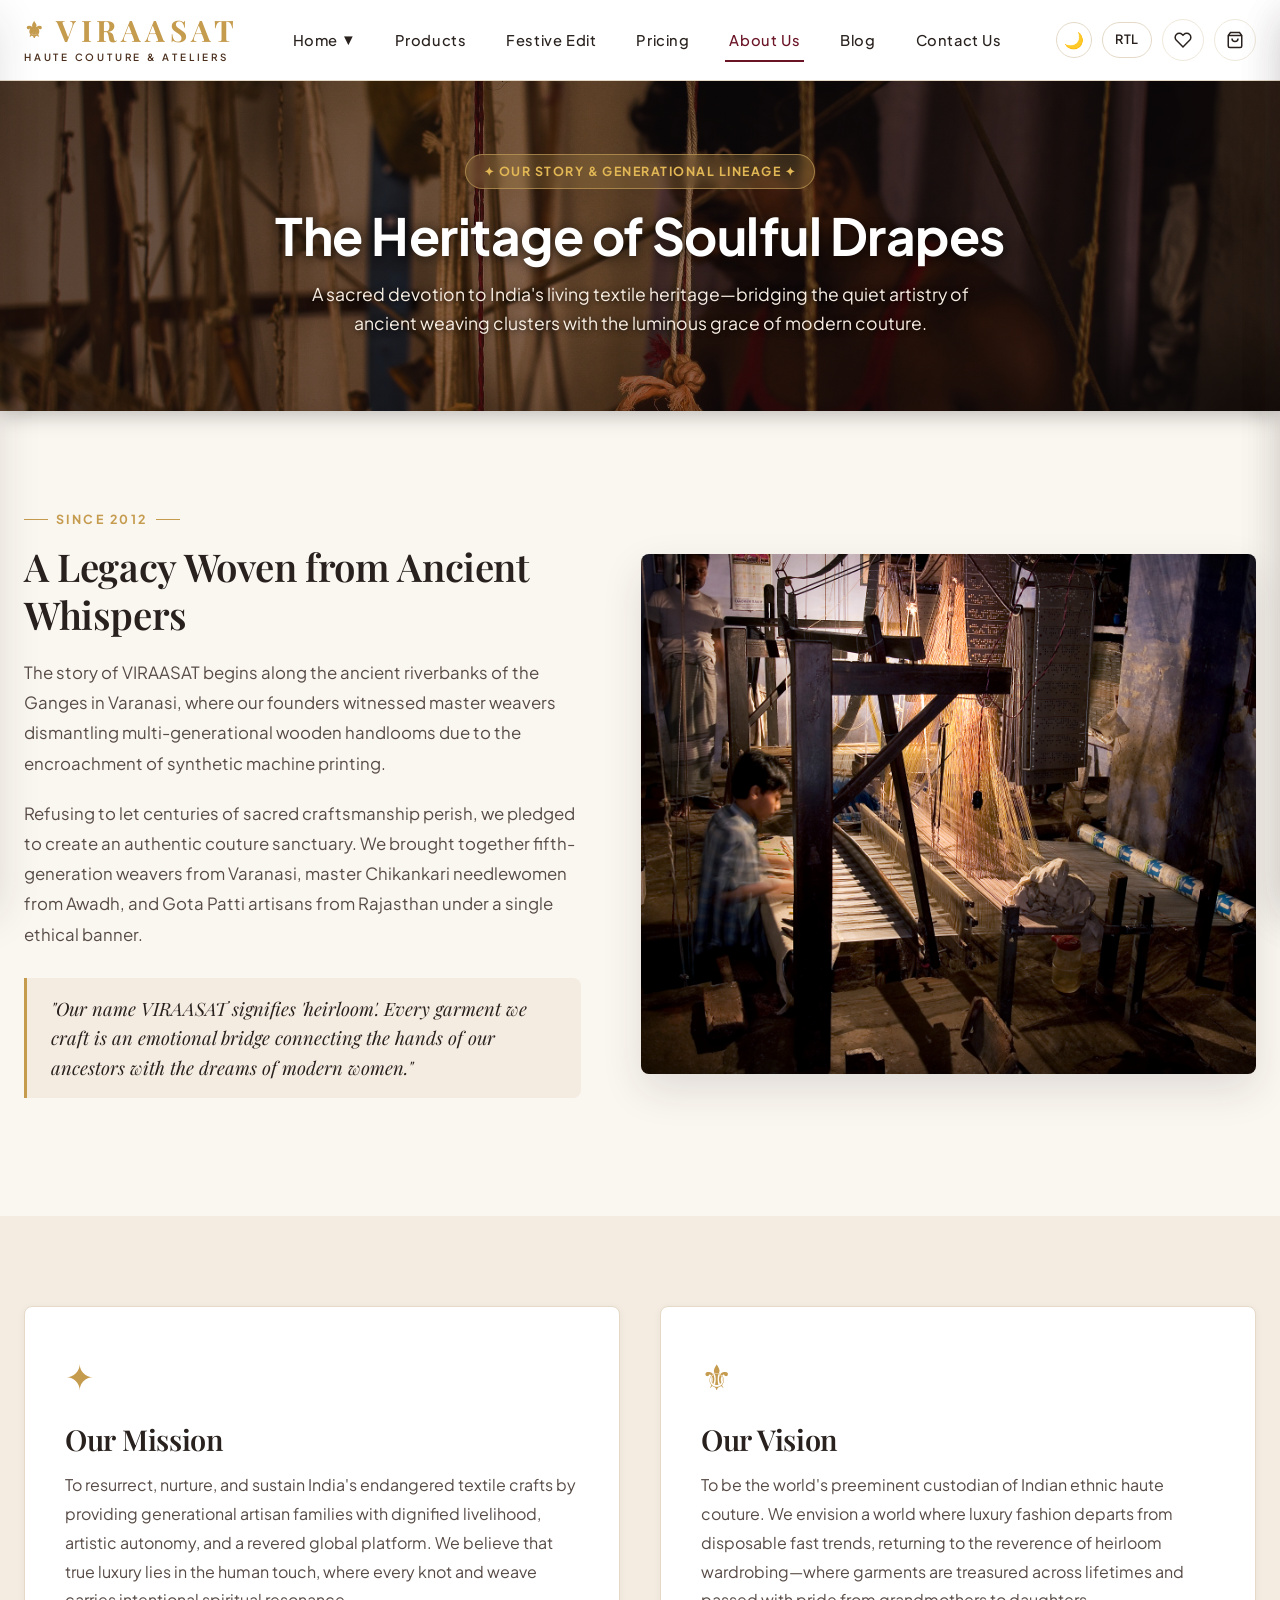
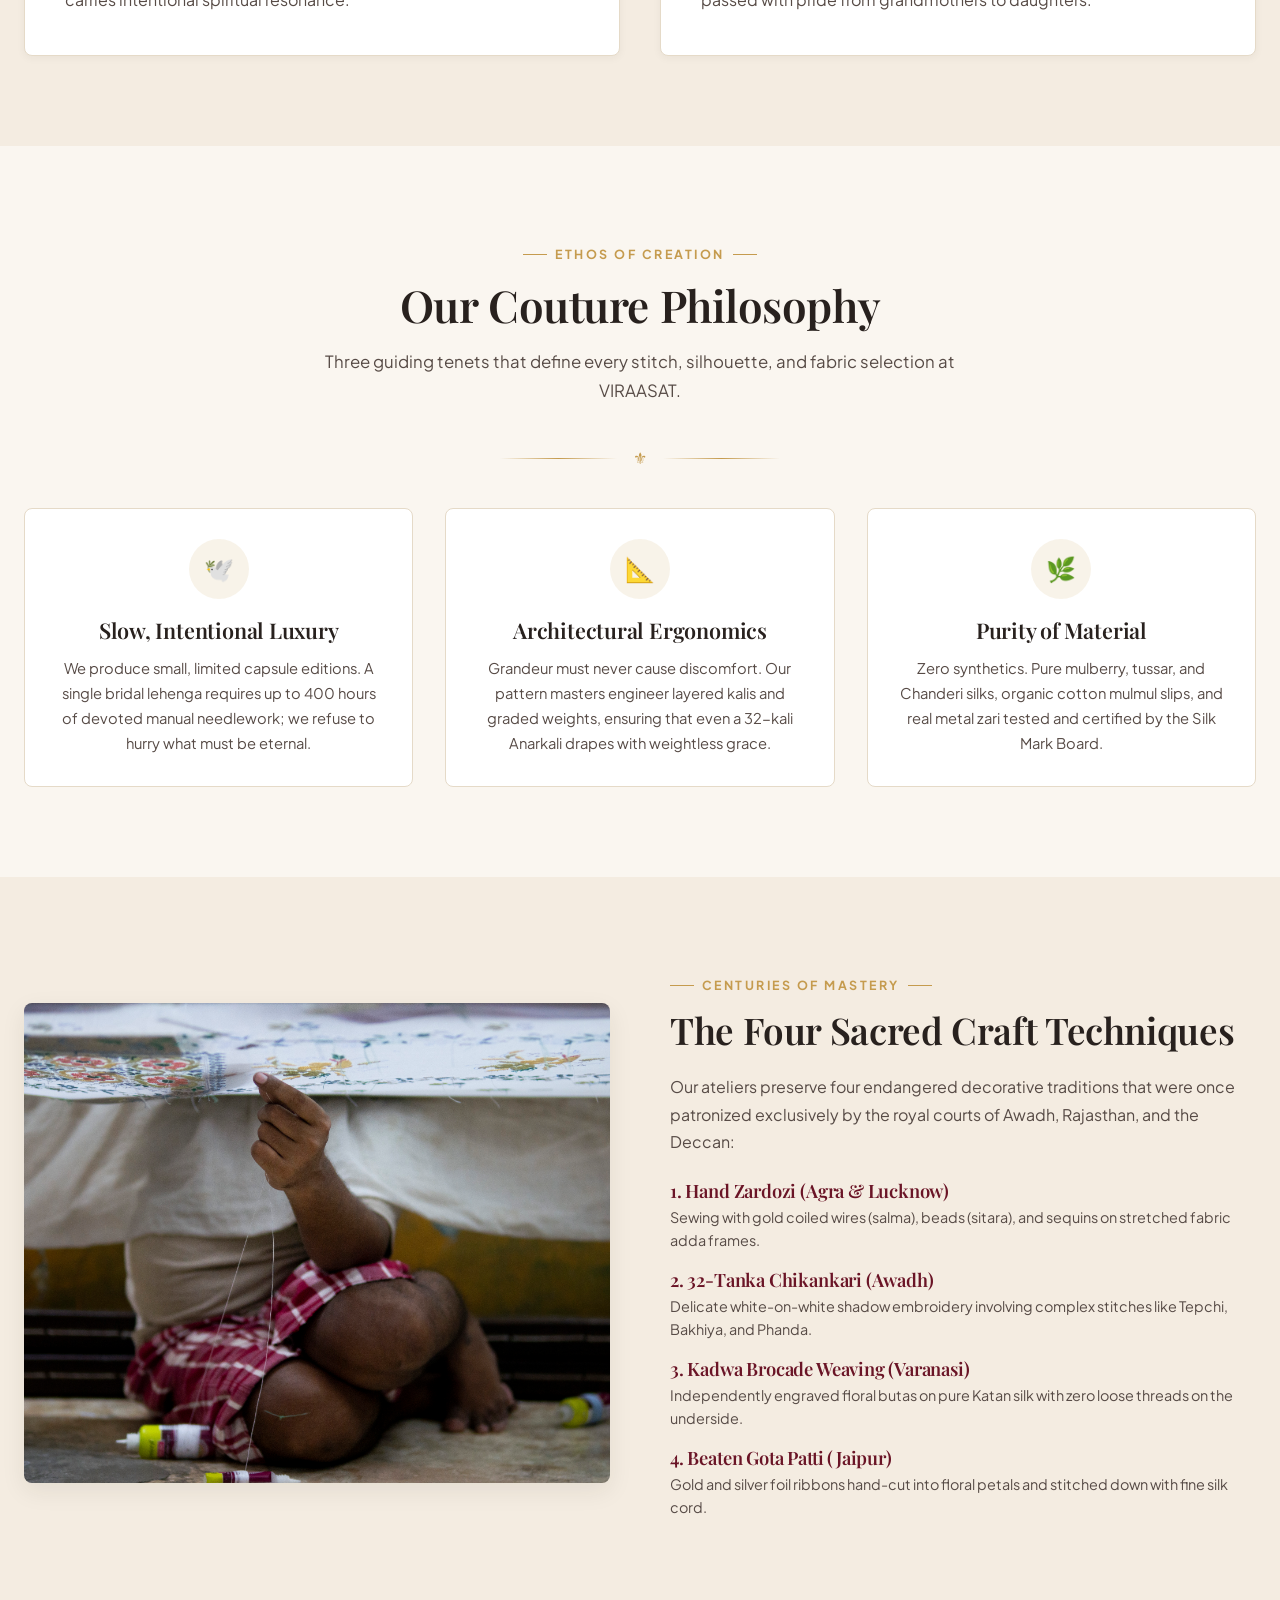
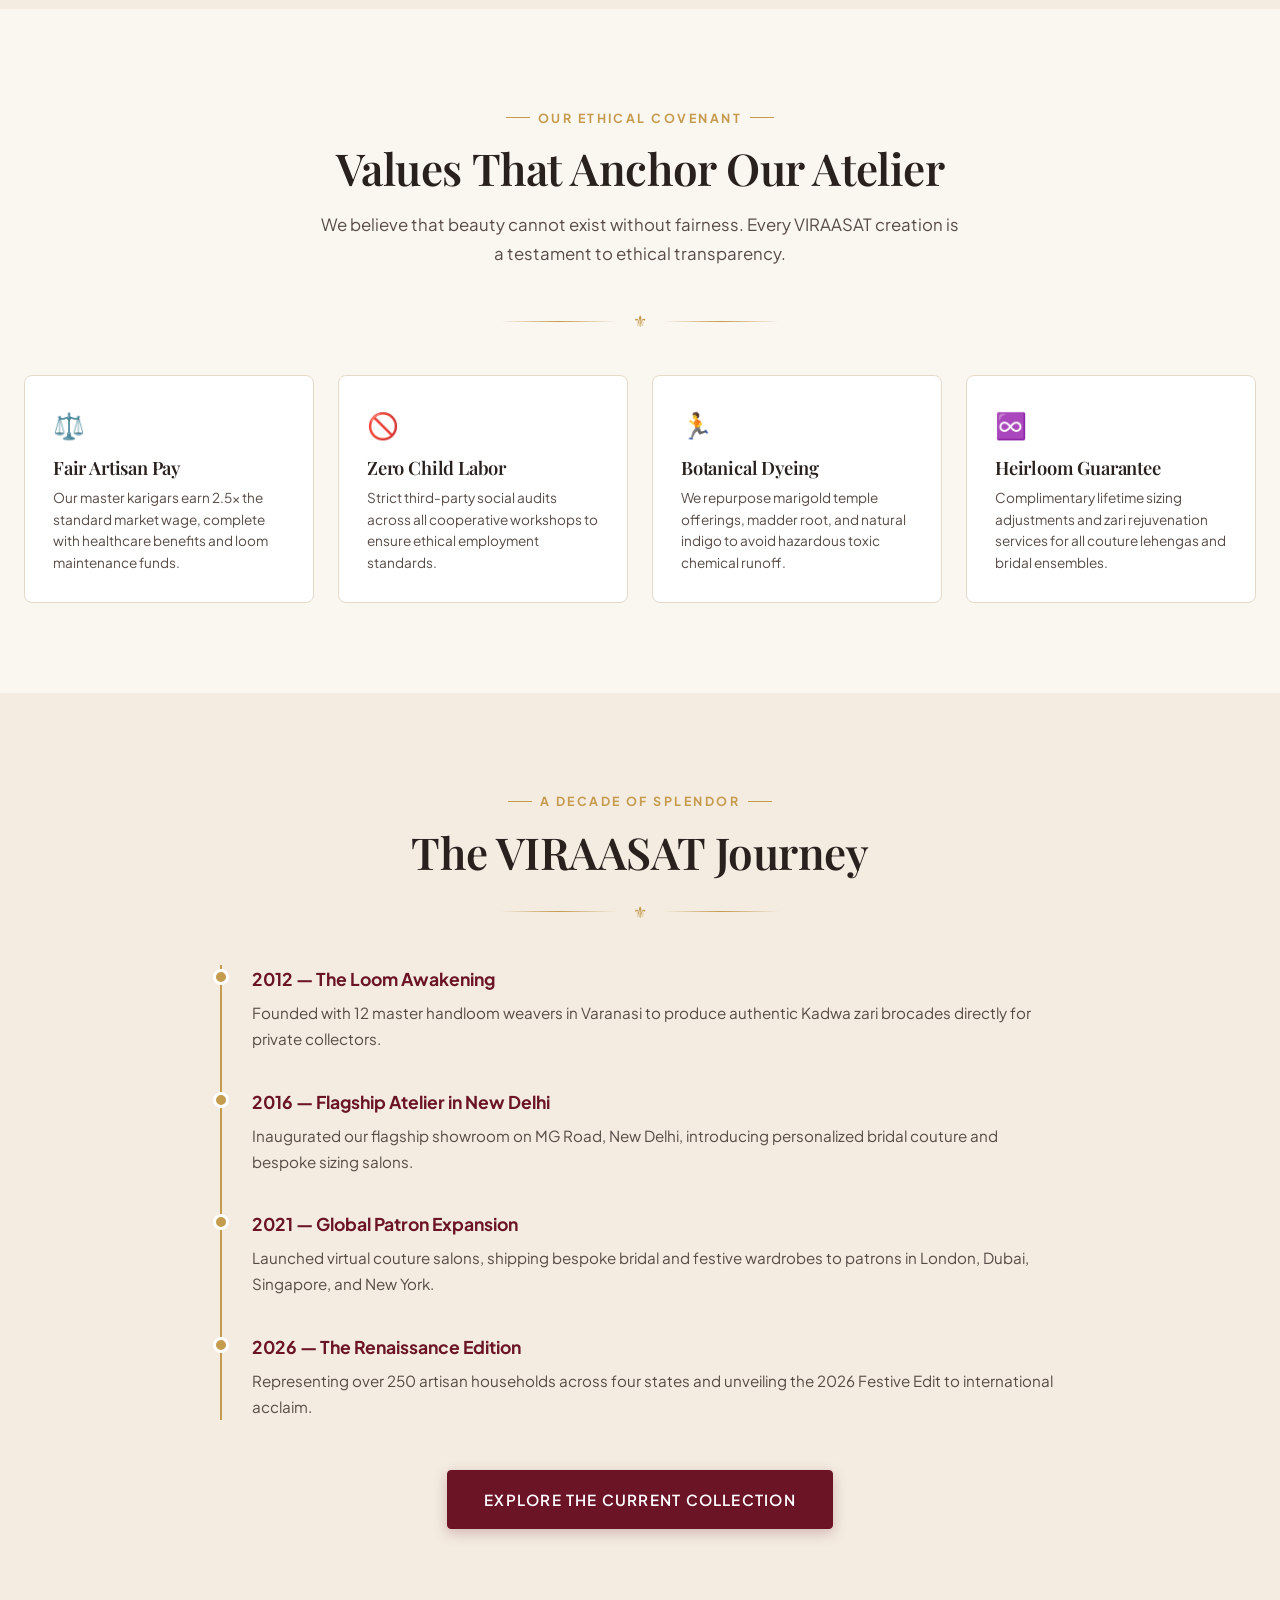
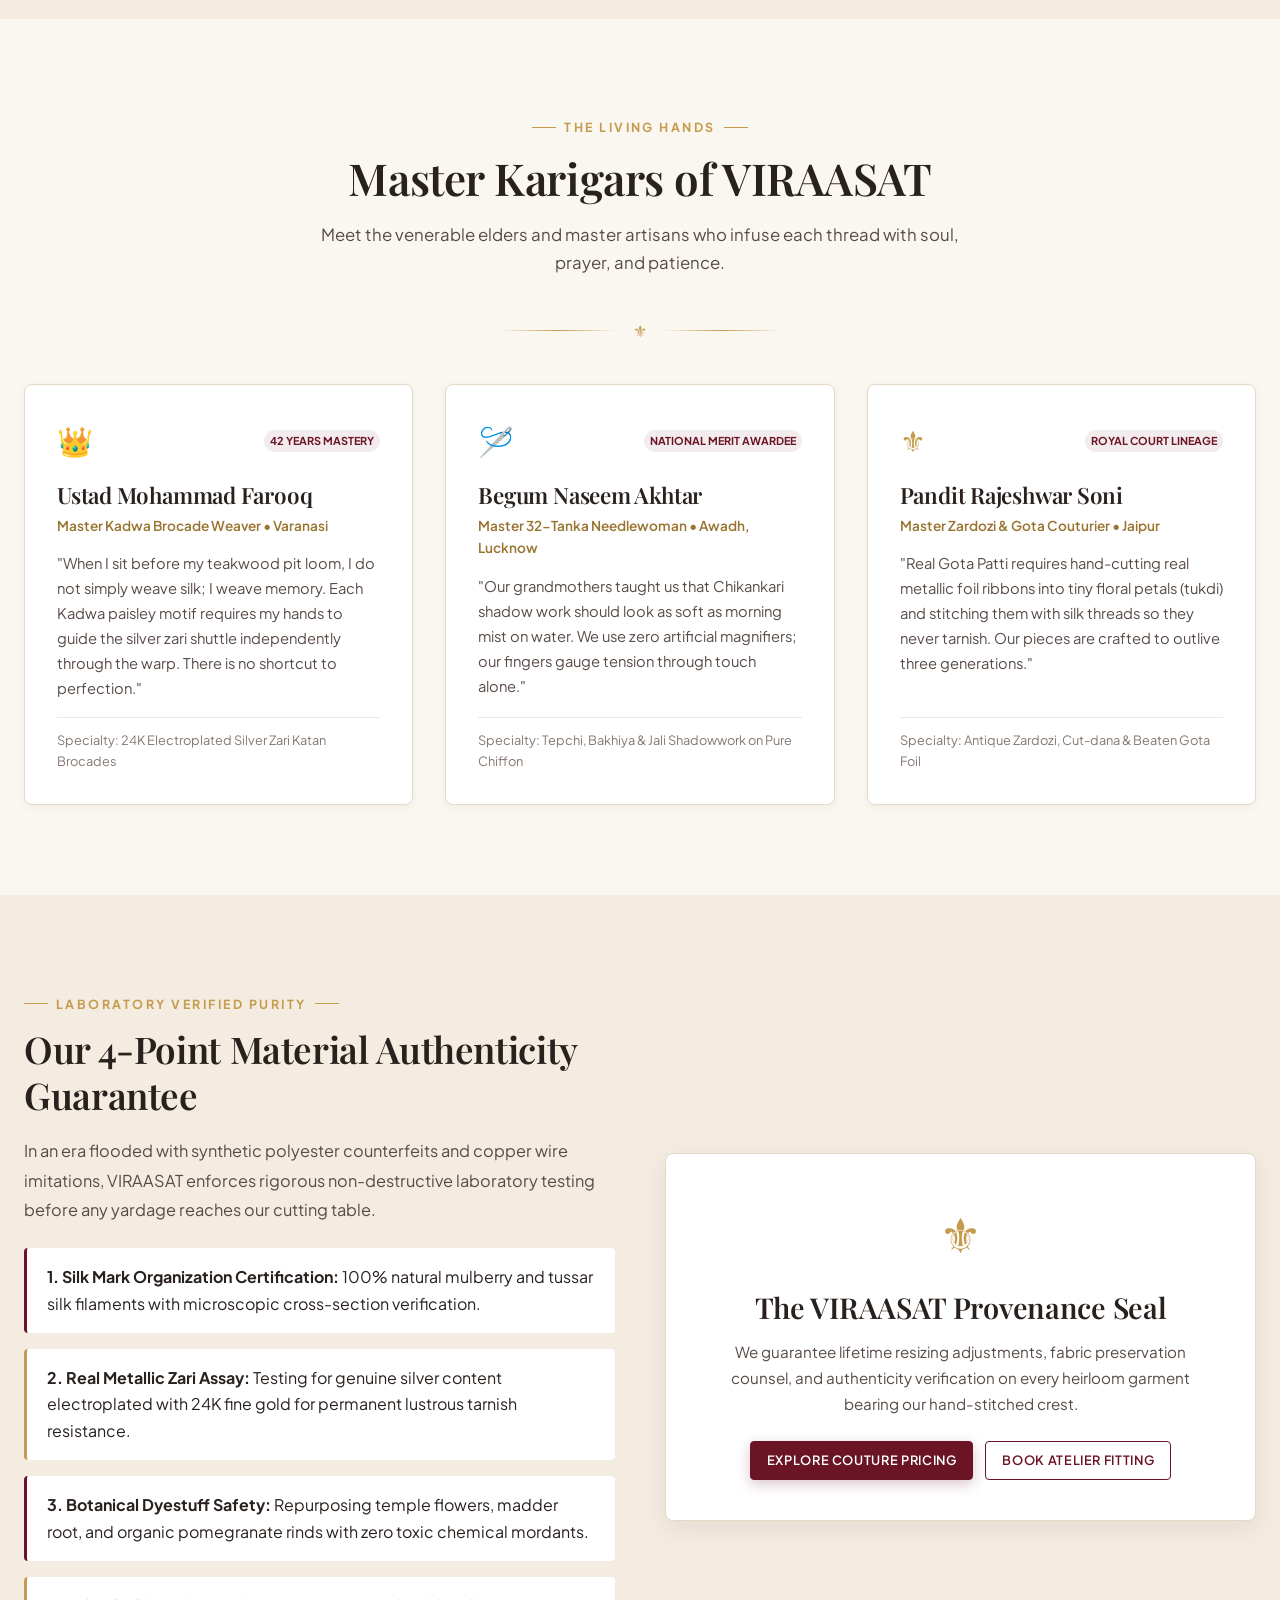
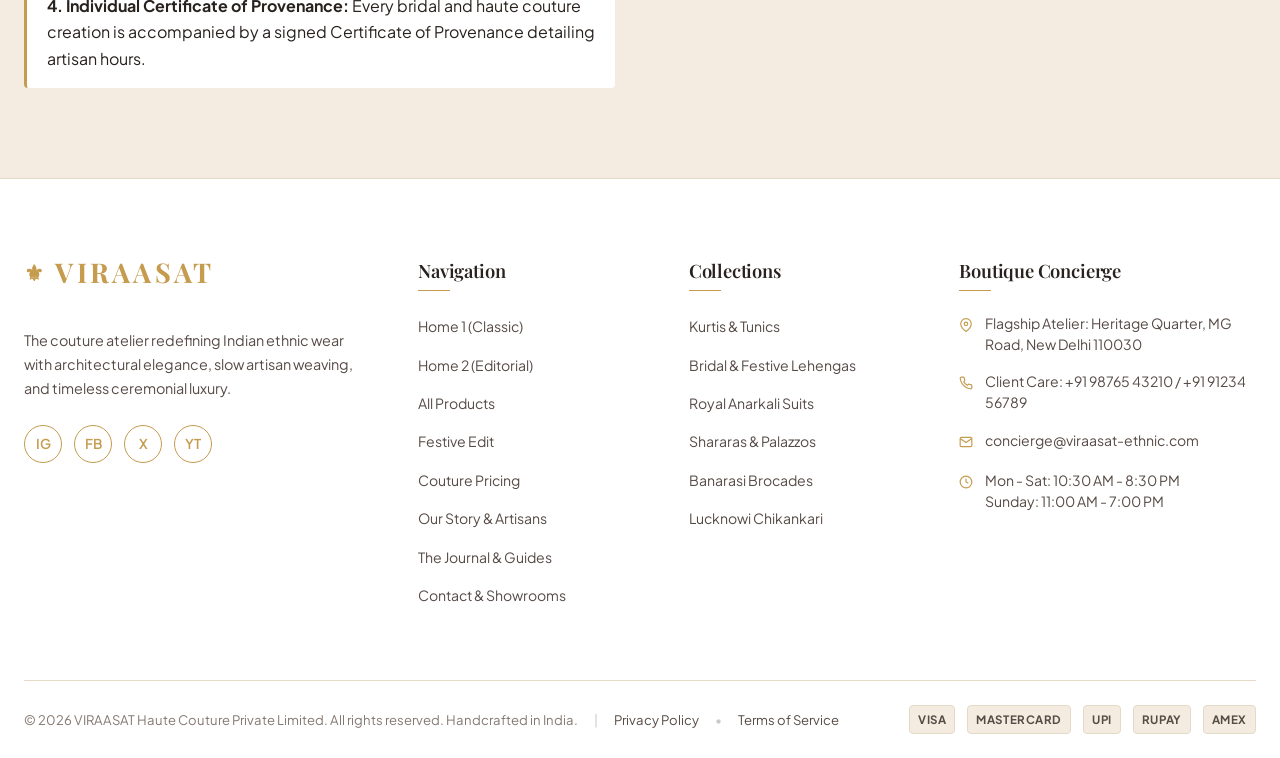
==== about.html @ 68622049 "Initial commit" ====
<!DOCTYPE html>
<html lang="en" dir="ltr" data-theme="light">
<head>
  <meta charset="UTF-8">
  <meta name="viewport" content="width=device-width, initial-scale=1.0">
  <meta name="description" content="Discover the story, heritage, master artisans, and craftsmanship philosophy behind VIRAASAT Haute Couture.">
  <title>About Us | VIRAASAT Heritage &amp; Artisans</title>
  <link rel="icon" type="image/svg+xml" href="images/favicon.svg">
  <link rel="stylesheet" href="css/style.css">
</head>
<body>

<!-- Main Navigation Header -->
  <header class="site-header">
    <div class="container">
      <nav class="navbar" aria-label="Main Navigation">
        <a href="index.html" class="brand-logo">
          <span class="brand-title"><span class="brand-symbol">⚜</span> VIRAASAT</span>
          <span class="brand-subtitle">Haute Couture &amp; Ateliers</span>
        </a>

        <!-- Main Navigation Links (Home is the ONLY dropdown) -->
        <ul class="nav-menu">
          <li class="nav-item dropdown">
            <a href="index.html" class="nav-link">
              Home <span class="nav-chevron">▼</span>
            </a>
            <div class="nav-dropdown">
              <a href="index.html" class="dropdown-link">
                <span>Home 1</span>
                <span class="dropdown-badge">Classic</span>
              </a>
              <a href="home-2.html" class="dropdown-link">
                <span>Home 2</span>
                <span class="dropdown-badge">Editorial</span>
              </a>
            </div>
          </li>
          <li class="nav-item">
            <a href="products.html" class="nav-link">Products</a>
          </li>
          <li class="nav-item">
            <a href="festive-edit.html" class="nav-link">Festive Edit</a>
          </li>
          <li class="nav-item">
            <a href="pricing.html" class="nav-link">Pricing</a>
          </li>
          <li class="nav-item">
            <a href="about.html" class="nav-link active">About Us</a>
          </li>
          <li class="nav-item">
            <a href="blog.html" class="nav-link">Blog</a>
          </li>
          <li class="nav-item">
            <a href="contact.html" class="nav-link">Contact Us</a>
          </li>
        </ul>

        <!-- Utilities -->
        <div class="header-actions">
          <button class="mode-toggle-btn" aria-label="Toggle Theme"><span>🌙</span></button>
          
          <button class="rtl-toggle-btn" aria-label="Toggle Direction"><span class="btn-text">RTL</span></button>

          <button class="action-btn wishlist-toggle-btn" aria-label="Wishlist">
            <svg width="18" height="18" viewBox="0 0 24 24" fill="none" stroke="currentColor" stroke-width="2">
              <path d="M20.84 4.61a5.5 5.5 0 0 0-7.78 0L12 5.67l-1.06-1.06a5.5 5.5 0 0 0-7.78 7.78l1.06 1.06L12 21.23l7.78-7.78 1.06-1.06a5.5 5.5 0 0 0 0-7.78z"></path>
            </svg>
            <span class="badge-count wishlist-badge" style="display:none;">0</span>
          </button>

          <button class="action-btn cart-toggle-btn" aria-label="Shopping Bag">
            <svg width="18" height="18" viewBox="0 0 24 24" fill="none" stroke="currentColor" stroke-width="2">
              <path d="M6 2L3 6v14a2 2 0 0 0 2 2h14a2 2 0 0 0 2-2V6l-3-4z"></path>
              <line x1="3" y1="6" x2="21" y2="6"></line>
              <path d="M16 10a4 4 0 0 1-8 0"></path>
            </svg>
            <span class="badge-count cart-badge" style="display:none;">0</span>
          </button>

          <button class="hamburger-btn" aria-label="Toggle Navigation Menu">
            <span></span>
            <span></span>
            <span></span>
          </button>
        </div>
      </nav>
    </div>

    <!-- Slide-Down Search Overlay -->
    <div class="search-overlay">
      <div class="container">
        <form class="search-form-inner">
          <span class="search-icon-inside">🔍</span>
          <input type="text" class="search-input-field" placeholder="Search heritage stories, artisan techniques, handlooms..." aria-label="Search query">
          <button type="button" class="search-close-btn" aria-label="Close search">✕</button>
        </form>
      </div>
    </div>
  </header>

  <!-- Page Hero -->
  <section class="page-hero-banner">
    <img src="images/hero_about.jpg" alt="VIRAASAT Handloom Heritage Atelier" class="page-hero-banner-bg">
    <div class="page-hero-banner-overlay"></div>
    <div class="container page-hero-banner-content">
      <span class="page-hero-banner-tag">✦ Our Story &amp; Generational Lineage ✦</span>
      <h1 class="page-hero-banner-title">The Heritage of Soulful Drapes</h1>
      <p class="page-hero-banner-desc">
        A sacred devotion to India's living textile heritage—bridging the quiet artistry of ancient weaving clusters with the luminous grace of modern couture.
      </p>
    </div>
  </section>

  <!-- Main Content -->
  <main>
    <!-- Section 1: Boutique Introduction & Brand Story -->
    <section class="section-padding">
      <div class="container">
        <div class="brand-story-grid">
          <div>
            <span class="section-tag">Since 2012</span>
            <h2 style="font-size:2.4rem; margin-bottom:20px;">A Legacy Woven from Ancient Whispers</h2>
            <p style="font-size:1.05rem; color:var(--color-text-secondary); line-height:1.8; margin-bottom:20px;">
              The story of VIRAASAT begins along the ancient riverbanks of the Ganges in Varanasi, where our founders witnessed master weavers dismantling multi-generational wooden handlooms due to the encroachment of synthetic machine printing.
            </p>
            <p style="font-size:1.05rem; color:var(--color-text-secondary); line-height:1.8; margin-bottom:20px;">
              Refusing to let centuries of sacred craftsmanship perish, we pledged to create an authentic couture sanctuary. We brought together fifth-generation weavers from Varanasi, master Chikankari needlewomen from Awadh, and Gota Patti artisans from Rajasthan under a single ethical banner.
            </p>
            <div class="brand-quote-box">
              <p class="brand-quote-text">
                "Our name VIRAASAT signifies 'heirloom'. Every garment we craft is an emotional bridge connecting the hands of our ancestors with the dreams of modern women."
              </p>
            </div>
          </div>
          <div>
            <img src="images/about_legacy_whispers.jpg" alt="Master Indian Loom Artisan" style="width:100%; height:520px; object-fit:cover; border-radius:var(--radius-md); box-shadow:var(--shadow-lg);">
          </div>
        </div>
      </div>
    </section>

    <!-- Section 2: Mission & Vision -->
    <section class="section-padding" style="background-color: var(--bg-secondary);">
      <div class="container">
        <div style="display:grid; grid-template-columns: 1fr 1fr; gap:40px;">
          <div style="background:var(--bg-surface); padding:40px; border-radius:var(--radius-md); border:1px solid var(--color-border); box-shadow:var(--shadow-sm);">
            <div style="font-size:2.2rem; color:var(--color-gold); margin-bottom:16px;">✦</div>
            <h3 style="font-size:1.8rem; margin-bottom:14px;">Our Mission</h3>
            <p style="font-size:1rem; color:var(--color-text-secondary); line-height:1.8;">
              To resurrect, nurture, and sustain India's endangered textile crafts by providing generational artisan families with dignified livelihood, artistic autonomy, and a revered global platform. We believe that true luxury lies in the human touch, where every knot and weave carries intentional spiritual resonance.
            </p>
          </div>

          <div style="background:var(--bg-surface); padding:40px; border-radius:var(--radius-md); border:1px solid var(--color-border); box-shadow:var(--shadow-sm);">
            <div style="font-size:2.2rem; color:var(--color-gold); margin-bottom:16px;">⚜</div>
            <h3 style="font-size:1.8rem; margin-bottom:14px;">Our Vision</h3>
            <p style="font-size:1rem; color:var(--color-text-secondary); line-height:1.8;">
              To be the world's preeminent custodian of Indian ethnic haute couture. We envision a world where luxury fashion departs from disposable fast trends, returning to the reverence of heirloom wardrobing—where garments are treasured across lifetimes and passed with pride from grandmothers to daughters.
            </p>
          </div>
        </div>
      </div>
    </section>

    <!-- Section 3: Fashion Philosophy -->
    <section class="section-padding">
      <div class="container">
        <div class="text-center">
          <span class="section-tag">Ethos of Creation</span>
          <h2 class="section-title">Our Couture Philosophy</h2>
          <p class="section-subtitle">
            Three guiding tenets that define every stitch, silhouette, and fabric selection at VIRAASAT.
          </p>
          <div class="gold-divider"><span class="gold-divider-icon">⚜</span></div>
        </div>

        <div style="display:grid; grid-template-columns: repeat(3, 1fr); gap:32px;">
          <div style="text-align:center; padding:30px; background:var(--bg-surface); border:1px solid var(--color-border); border-radius:var(--radius-md);">
            <div style="width:60px; height:60px; margin:0 auto 18px; border-radius:50%; background:var(--color-gold-soft); display:flex; align-items:center; justify-content:center; font-size:1.5rem; color:var(--color-gold-dark);">
              🕊️
            </div>
            <h3 style="font-size:1.35rem; margin-bottom:12px;">Slow, Intentional Luxury</h3>
            <p style="font-size:0.92rem; color:var(--color-text-secondary); line-height:1.7;">
              We produce small, limited capsule editions. A single bridal lehenga requires up to 400 hours of devoted manual needlework; we refuse to hurry what must be eternal.
            </p>
          </div>

          <div style="text-align:center; padding:30px; background:var(--bg-surface); border:1px solid var(--color-border); border-radius:var(--radius-md);">
            <div style="width:60px; height:60px; margin:0 auto 18px; border-radius:50%; background:var(--color-gold-soft); display:flex; align-items:center; justify-content:center; font-size:1.5rem; color:var(--color-gold-dark);">
              📐
            </div>
            <h3 style="font-size:1.35rem; margin-bottom:12px;">Architectural Ergonomics</h3>
            <p style="font-size:0.92rem; color:var(--color-text-secondary); line-height:1.7;">
              Grandeur must never cause discomfort. Our pattern masters engineer layered kalis and graded weights, ensuring that even a 32-kali Anarkali drapes with weightless grace.
            </p>
          </div>

          <div style="text-align:center; padding:30px; background:var(--bg-surface); border:1px solid var(--color-border); border-radius:var(--radius-md);">
            <div style="width:60px; height:60px; margin:0 auto 18px; border-radius:50%; background:var(--color-gold-soft); display:flex; align-items:center; justify-content:center; font-size:1.5rem; color:var(--color-gold-dark);">
              🌿
            </div>
            <h3 style="font-size:1.35rem; margin-bottom:12px;">Purity of Material</h3>
            <p style="font-size:0.92rem; color:var(--color-text-secondary); line-height:1.7;">
              Zero synthetics. Pure mulberry, tussar, and Chanderi silks, organic cotton mulmul slips, and real metal zari tested and certified by the Silk Mark Board.
            </p>
          </div>
        </div>
      </div>
    </section>

    <!-- Section 4: Craftsmanship & Design Inspiration -->
    <section class="section-padding" style="background-color: var(--bg-secondary);">
      <div class="container">
        <div style="display:grid; grid-template-columns: 1fr 1fr; gap:60px; align-items:center;">
          <div>
            <img src="images/about_craft_techniques.jpg" alt="Master Indian Karigar Zardozi Embroidery" style="width:100%; height:480px; object-fit:cover; border-radius:var(--radius-md); box-shadow:var(--shadow-md);">
          </div>
          <div>
            <span class="section-tag">Centuries of Mastery</span>
            <h2 style="font-size:2.3rem; margin-bottom:20px;">The Four Sacred Craft Techniques</h2>
            <p style="font-size:1rem; color:var(--color-text-secondary); line-height:1.7; margin-bottom:24px;">
              Our ateliers preserve four endangered decorative traditions that were once patronized exclusively by the royal courts of Awadh, Rajasthan, and the Deccan:
            </p>
            
            <div style="margin-bottom:16px;">
              <h4 style="font-size:1.15rem; color:var(--color-primary); margin-bottom:4px;">1. Hand Zardozi (Agra &amp; Lucknow)</h4>
              <p style="font-size:0.9rem; color:var(--color-text-secondary); line-height:1.6;">Sewing with gold coiled wires (salma), beads (sitara), and sequins on stretched fabric adda frames.</p>
            </div>

            <div style="margin-bottom:16px;">
              <h4 style="font-size:1.15rem; color:var(--color-primary); margin-bottom:4px;">2. 32-Tanka Chikankari (Awadh)</h4>
              <p style="font-size:0.9rem; color:var(--color-text-secondary); line-height:1.6;">Delicate white-on-white shadow embroidery involving complex stitches like Tepchi, Bakhiya, and Phanda.</p>
            </div>

            <div style="margin-bottom:16px;">
              <h4 style="font-size:1.15rem; color:var(--color-primary); margin-bottom:4px;">3. Kadwa Brocade Weaving (Varanasi)</h4>
              <p style="font-size:0.9rem; color:var(--color-text-secondary); line-height:1.6;">Independently engraved floral butas on pure Katan silk with zero loose threads on the underside.</p>
            </div>

            <div>
              <h4 style="font-size:1.15rem; color:var(--color-primary); margin-bottom:4px;">4. Beaten Gota Patti (Jaipur)</h4>
              <p style="font-size:0.9rem; color:var(--color-text-secondary); line-height:1.6;">Gold and silver foil ribbons hand-cut into floral petals and stitched down with fine silk cord.</p>
            </div>
          </div>
        </div>
      </div>
    </section>

    <!-- Section 5: Brand Values & Ethical Commitment -->
    <section class="section-padding">
      <div class="container text-center">
        <span class="section-tag">Our Ethical Covenant</span>
        <h2 class="section-title">Values That Anchor Our Atelier</h2>
        <p class="section-subtitle">
          We believe that beauty cannot exist without fairness. Every VIRAASAT creation is a testament to ethical transparency.
        </p>
        <div class="gold-divider"><span class="gold-divider-icon">⚜</span></div>

        <div style="display:grid; grid-template-columns: repeat(4, 1fr); gap:24px; margin-top:40px; text-align:left;">
          <div style="background:var(--bg-surface); padding:28px; border:1px solid var(--color-border); border-radius:var(--radius-md);">
            <div style="font-size:1.6rem; color:var(--color-gold); margin-bottom:10px;">⚖️</div>
            <h4 style="font-size:1.15rem; margin-bottom:8px;">Fair Artisan Pay</h4>
            <p style="font-size:0.85rem; color:var(--color-text-secondary); line-height:1.6;">Our master karigars earn 2.5x the standard market wage, complete with healthcare benefits and loom maintenance funds.</p>
          </div>

          <div style="background:var(--bg-surface); padding:28px; border:1px solid var(--color-border); border-radius:var(--radius-md);">
            <div style="font-size:1.6rem; color:var(--color-gold); margin-bottom:10px;">🚫</div>
            <h4 style="font-size:1.15rem; margin-bottom:8px;">Zero Child Labor</h4>
            <p style="font-size:0.85rem; color:var(--color-text-secondary); line-height:1.6;">Strict third-party social audits across all cooperative workshops to ensure ethical employment standards.</p>
          </div>

          <div style="background:var(--bg-surface); padding:28px; border:1px solid var(--color-border); border-radius:var(--radius-md);">
            <div style="font-size:1.6rem; color:var(--color-gold); margin-bottom:10px;">🏃</div>
            <h4 style="font-size:1.15rem; margin-bottom:8px;">Botanical Dyeing</h4>
            <p style="font-size:0.85rem; color:var(--color-text-secondary); line-height:1.6;">We repurpose marigold temple offerings, madder root, and natural indigo to avoid hazardous toxic chemical runoff.</p>
          </div>

          <div style="background:var(--bg-surface); padding:28px; border:1px solid var(--color-border); border-radius:var(--radius-md);">
            <div style="font-size:1.6rem; color:var(--color-gold); margin-bottom:10px;">♾️</div>
            <h4 style="font-size:1.15rem; margin-bottom:8px;">Heirloom Guarantee</h4>
            <p style="font-size:0.85rem; color:var(--color-text-secondary); line-height:1.6;">Complimentary lifetime sizing adjustments and zari rejuvenation services for all couture lehengas and bridal ensembles.</p>
          </div>
        </div>
      </div>
    </section>

    <!-- Section 6: Heritage Timeline -->
    <section class="section-padding" style="background-color: var(--bg-secondary);">
      <div class="container text-center">
        <span class="section-tag">A Decade of Splendor</span>
        <h2 class="section-title">The VIRAASAT Journey</h2>
        <div class="gold-divider"><span class="gold-divider-icon">⚜</span></div>

        <div class="heritage-timeline-wrap" style="max-width:840px; margin:40px auto 0; text-align:left; border-left:2px solid var(--color-gold); padding-left:30px;">
          <div style="margin-bottom:36px; position:relative;">
            <span style="position:absolute; left:-39px; top:4px; width:16px; height:16px; border-radius:50%; background:var(--color-gold); border:3px solid var(--bg-surface);"></span>
            <span style="font-weight:700; color:var(--color-primary); font-size:1.1rem;">2012 — The Loom Awakening</span>
            <p style="font-size:0.95rem; color:var(--color-text-secondary); margin-top:6px; line-height:1.7;">
              Founded with 12 master handloom weavers in Varanasi to produce authentic Kadwa zari brocades directly for private collectors.
            </p>
          </div>

          <div style="margin-bottom:36px; position:relative;">
            <span style="position:absolute; left:-39px; top:4px; width:16px; height:16px; border-radius:50%; background:var(--color-gold); border:3px solid var(--bg-surface);"></span>
            <span style="font-weight:700; color:var(--color-primary); font-size:1.1rem;">2016 — Flagship Atelier in New Delhi</span>
            <p style="font-size:0.95rem; color:var(--color-text-secondary); margin-top:6px; line-height:1.7;">
              Inaugurated our flagship showroom on MG Road, New Delhi, introducing personalized bridal couture and bespoke sizing salons.
            </p>
          </div>

          <div style="margin-bottom:36px; position:relative;">
            <span style="position:absolute; left:-39px; top:4px; width:16px; height:16px; border-radius:50%; background:var(--color-gold); border:3px solid var(--bg-surface);"></span>
            <span style="font-weight:700; color:var(--color-primary); font-size:1.1rem;">2021 — Global Patron Expansion</span>
            <p style="font-size:0.95rem; color:var(--color-text-secondary); margin-top:6px; line-height:1.7;">
              Launched virtual couture salons, shipping bespoke bridal and festive wardrobes to patrons in London, Dubai, Singapore, and New York.
            </p>
          </div>

          <div style="position:relative;">
            <span style="position:absolute; left:-39px; top:4px; width:16px; height:16px; border-radius:50%; background:var(--color-gold); border:3px solid var(--bg-surface);"></span>
            <span style="font-weight:700; color:var(--color-primary); font-size:1.1rem;">2026 — The Renaissance Edition</span>
            <p style="font-size:0.95rem; color:var(--color-text-secondary); margin-top:6px; line-height:1.7;">
              Representing over 250 artisan households across four states and unveiling the 2026 Festive Edit to international acclaim.
            </p>
          </div>
        </div>

        <div style="margin-top:50px;">
          <a href="products.html" class="btn btn-primary btn-lg">Explore the Current Collection</a>
        </div>
      </div>
    </section>

    <!-- Section 7: Master Karigar Guild (Living Custodians) -->
    <section class="section-padding">
      <div class="container">
        <div class="text-center">
          <span class="section-tag">The Living Hands</span>
          <h2 class="section-title">Master Karigars of VIRAASAT</h2>
          <p class="section-subtitle">
            Meet the venerable elders and master artisans who infuse each thread with soul, prayer, and patience.
          </p>
          <div class="gold-divider"><span class="gold-divider-icon">⚜</span></div>
        </div>

        <div style="display:grid; grid-template-columns: repeat(3, 1fr); gap:32px; margin-top:40px;">
          <div style="background:var(--bg-surface); border:1px solid var(--color-border); border-radius:var(--radius-md); padding:32px; box-shadow:var(--shadow-sm); display:flex; flex-direction:column;">
            <div style="display:flex; justify-content:space-between; align-items:center; margin-bottom:16px;">
              <span style="font-size:1.8rem; color:var(--color-gold);">👑</span>
              <span class="dropdown-badge" style="background:var(--color-primary-soft); color:var(--color-primary); font-weight:700;">42 Years Mastery</span>
            </div>
            <h3 style="font-size:1.4rem; margin-bottom:6px;">Ustad Mohammad Farooq</h3>
            <div style="font-size:0.85rem; color:var(--color-gold-dark); font-weight:600; margin-bottom:14px;">Master Kadwa Brocade Weaver • Varanasi</div>
            <p style="font-size:0.92rem; color:var(--color-text-secondary); line-height:1.7; margin-bottom:16px;">
              "When I sit before my teakwood pit loom, I do not simply weave silk; I weave memory. Each Kadwa paisley motif requires my hands to guide the silver zari shuttle independently through the warp. There is no shortcut to perfection."
            </p>
            <div style="font-size:0.8rem; color:var(--color-text-muted); border-top:1px solid var(--color-border-light); padding-top:12px; margin-top:auto;">
              Specialty: 24K Electroplated Silver Zari Katan Brocades
            </div>
          </div>

          <div style="background:var(--bg-surface); border:1px solid var(--color-border); border-radius:var(--radius-md); padding:32px; box-shadow:var(--shadow-sm); display:flex; flex-direction:column;">
            <div style="display:flex; justify-content:space-between; align-items:center; margin-bottom:16px;">
              <span style="font-size:1.8rem; color:var(--color-gold);">🪡</span>
              <span class="dropdown-badge" style="background:var(--color-primary-soft); color:var(--color-primary); font-weight:700;">National Merit Awardee</span>
            </div>
            <h3 style="font-size:1.4rem; margin-bottom:6px;">Begum Naseem Akhtar</h3>
            <div style="font-size:0.85rem; color:var(--color-gold-dark); font-weight:600; margin-bottom:14px;">Master 32-Tanka Needlewoman • Awadh, Lucknow</div>
            <p style="font-size:0.92rem; color:var(--color-text-secondary); line-height:1.7; margin-bottom:16px;">
              "Our grandmothers taught us that Chikankari shadow work should look as soft as morning mist on water. We use zero artificial magnifiers; our fingers gauge tension through touch alone."
            </p>
            <div style="font-size:0.8rem; color:var(--color-text-muted); border-top:1px solid var(--color-border-light); padding-top:12px; margin-top:auto;">
              Specialty: Tepchi, Bakhiya &amp; Jali Shadowwork on Pure Chiffon
            </div>
          </div>

          <div style="background:var(--bg-surface); border:1px solid var(--color-border); border-radius:var(--radius-md); padding:32px; box-shadow:var(--shadow-sm); display:flex; flex-direction:column;">
            <div style="display:flex; justify-content:space-between; align-items:center; margin-bottom:16px;">
              <span style="font-size:1.8rem; color:var(--color-gold);">⚜</span>
              <span class="dropdown-badge" style="background:var(--color-primary-soft); color:var(--color-primary); font-weight:700;">Royal Court Lineage</span>
            </div>
            <h3 style="font-size:1.4rem; margin-bottom:6px;">Pandit Rajeshwar Soni</h3>
            <div style="font-size:0.85rem; color:var(--color-gold-dark); font-weight:600; margin-bottom:14px;">Master Zardozi &amp; Gota Couturier • Jaipur</div>
            <p style="font-size:0.92rem; color:var(--color-text-secondary); line-height:1.7; margin-bottom:16px;">
              "Real Gota Patti requires hand-cutting real metallic foil ribbons into tiny floral petals (tukdi) and stitching them with silk threads so they never tarnish. Our pieces are crafted to outlive three generations."
            </p>
            <div style="font-size:0.8rem; color:var(--color-text-muted); border-top:1px solid var(--color-border-light); padding-top:12px; margin-top:auto;">
              Specialty: Antique Zardozi, Cut-dana &amp; Beaten Gota Foil
            </div>
          </div>
        </div>
      </div>
    </section>

    <!-- Section 8: Silk Mark Authenticity & Non-Destructive Testing Protocol -->
    <section class="section-padding" style="background-color: var(--bg-secondary);">
      <div class="container">
        <div style="display:grid; grid-template-columns: 1fr 1fr; gap:50px; align-items:center;">
          <div>
            <span class="section-tag">Laboratory Verified Purity</span>
            <h2 style="font-size:2.3rem; margin-bottom:18px;">Our 4-Point Material Authenticity Guarantee</h2>
            <p style="font-size:1.02rem; color:var(--color-text-secondary); line-height:1.8; margin-bottom:24px;">
              In an era flooded with synthetic polyester counterfeits and copper wire imitations, VIRAASAT enforces rigorous non-destructive laboratory testing before any yardage reaches our cutting table.
            </p>
            
            <div style="display:flex; flex-direction:column; gap:16px;">
              <div style="background:var(--bg-surface); padding:16px 20px; border-radius:var(--radius-sm); border-left:3px solid var(--color-primary);">
                <strong>1. Silk Mark Organization Certification:</strong> 100% natural mulberry and tussar silk filaments with microscopic cross-section verification.
              </div>
              <div style="background:var(--bg-surface); padding:16px 20px; border-radius:var(--radius-sm); border-left:3px solid var(--color-gold);">
                <strong>2. Real Metallic Zari Assay:</strong> Testing for genuine silver content electroplated with 24K fine gold for permanent lustrous tarnish resistance.
              </div>
              <div style="background:var(--bg-surface); padding:16px 20px; border-radius:var(--radius-sm); border-left:3px solid var(--color-primary);">
                <strong>3. Botanical Dyestuff Safety:</strong> Repurposing temple flowers, madder root, and organic pomegranate rinds with zero toxic chemical mordants.
              </div>
              <div style="background:var(--bg-surface); padding:16px 20px; border-radius:var(--radius-sm); border-left:3px solid var(--color-gold);">
                <strong>4. Individual Certificate of Provenance:</strong> Every bridal and haute couture creation is accompanied by a signed Certificate of Provenance detailing artisan hours.
              </div>
            </div>
          </div>
          <div style="background:var(--bg-surface); border:1px solid var(--color-border); border-radius:var(--radius-md); padding:40px; text-align:center; box-shadow:var(--shadow-md);">
            <div style="font-size:3rem; color:var(--color-gold); margin-bottom:16px;">⚜</div>
            <h3 style="font-size:1.8rem; margin-bottom:14px;">The VIRAASAT Provenance Seal</h3>
            <p style="font-size:0.95rem; color:var(--color-text-secondary); line-height:1.7; margin-bottom:24px;">
              We guarantee lifetime resizing adjustments, fabric preservation counsel, and authenticity verification on every heirloom garment bearing our hand-stitched crest.
            </p>
            <div style="display:flex; gap:12px; justify-content:center; flex-wrap:wrap;">
              <a href="pricing.html" class="btn btn-primary btn-sm">Explore Couture Pricing</a>
              <a href="contact.html" class="btn btn-outline btn-sm">Book Atelier Fitting</a>
            </div>
          </div>
        </div>
      </div>
    </section>
  </main>

    <!-- Complete Boutique Footer -->
  <footer class="site-footer">
    <div class="container">
      <div class="footer-top-grid">
        <!-- Col 1: Brand -->
        <div class="footer-brand">
          <a href="index.html" class="brand-logo" style="margin-bottom:6px; display:inline-block;">
            <span class="brand-title" style="color:var(--color-gold);"><span class="brand-symbol">⚜</span> VIRAASAT</span>
          </a>
          <div class="footer-brand-subtitle" style="color: #ffffff !important;">HAUTE COUTURE &amp; ATELIERS</div>
          <p class="footer-brand-desc" style="margin-top: 14px;">
            The couture atelier redefining Indian ethnic wear with architectural elegance, slow artisan weaving, and timeless ceremonial luxury.
          </p>
          <div class="footer-social-row">
            <a href="https://instagram.com" target="_blank" rel="noopener noreferrer" class="footer-social-link" aria-label="Instagram">IG</a>
            <a href="https://facebook.com" target="_blank" rel="noopener noreferrer" class="footer-social-link" aria-label="Facebook">FB</a>
            <a href="https://twitter.com" target="_blank" rel="noopener noreferrer" class="footer-social-link" aria-label="X (formerly Twitter)">X</a>
            <a href="https://youtube.com" target="_blank" rel="noopener noreferrer" class="footer-social-link" aria-label="YouTube">YT</a>
          </div>
        </div>

        <!-- Col 2: Navigation Links -->
        <div>
          <h4 class="footer-col-title">Navigation</h4>
          <ul class="footer-links-list">
            <li><a href="index.html" class="footer-link">Home 1 (Classic)</a></li>
            <li><a href="home-2.html" class="footer-link">Home 2 (Editorial)</a></li>
            <li><a href="products.html" class="footer-link">All Products</a></li>
            <li><a href="festive-edit.html" class="footer-link">Festive Edit</a></li>
            <li><a href="pricing.html" class="footer-link">Couture Pricing</a></li>
            <li><a href="about.html" class="footer-link">Our Story &amp; Artisans</a></li>
            <li><a href="blog.html" class="footer-link">The Journal &amp; Guides</a></li>
            <li><a href="contact.html" class="footer-link">Contact &amp; Showrooms</a></li>
          </ul>
        </div>

        <!-- Col 3: Product Categories -->
        <div>
          <h4 class="footer-col-title">Collections</h4>
          <ul class="footer-links-list">
            <li><a href="products.html?category=kurtis" class="footer-link">Kurtis &amp; Tunics</a></li>
            <li><a href="products.html?category=lehengas" class="footer-link">Bridal &amp; Festive Lehengas</a></li>
            <li><a href="products.html?category=suits" class="footer-link">Royal Anarkali Suits</a></li>
            <li><a href="products.html?category=suits&subcategory=Palazzo" class="footer-link">Shararas &amp; Palazzos</a></li>
            <li><a href="festive-edit.html" class="footer-link">Banarasi Brocades</a></li>
            <li><a href="products.html?category=kurtis&subcategory=Embroidered" class="footer-link">Lucknowi Chikankari</a></li>
          </ul>
        </div>

                <!-- Col 4: Boutique Concierge -->
        <div>
          <h4 class="footer-col-title">Boutique Concierge</h4>
          <div class="footer-contact-item">
            <span class="footer-contact-icon"><svg width="14" height="14" viewBox="0 0 24 24" fill="none" stroke="currentColor" stroke-width="2"><path d="M21 10c0 7-9 13-9 13s-9-6-9-13a9 9 0 0 1 18 0z"></path><circle cx="12" cy="10" r="3"></circle></svg></span>
            <span>Flagship Atelier: Heritage Quarter, MG Road, New Delhi 110030</span>
          </div>
          <div class="footer-contact-item">
            <span class="footer-contact-icon"><svg width="14" height="14" viewBox="0 0 24 24" fill="none" stroke="currentColor" stroke-width="2"><path d="M22 16.92v3a2 2 0 0 1-2.18 2 19.79 19.79 0 0 1-8.63-3.07 19.5 19.5 0 0 1-6-6 19.79 19.79 0 0 1-3.07-8.67A2 2 0 0 1 4.11 2h3a2 2 0 0 1 2 1.72 12.84 12.84 0 0 0 .7 2.81 2 2 0 0 1-.45 2.11L8.09 9.91a16 16 0 0 0 6 6l1.27-1.27a2 2 0 0 1 2.11-.45 12.84 12.84 0 0 0 2.81.7A2 2 0 0 1 22 16.92z"></path></svg></span>
            <span>Client Care: +91 98765 43210 / +91 91234 56789</span>
          </div>
          <div class="footer-contact-item">
            <span class="footer-contact-icon"><svg width="14" height="14" viewBox="0 0 24 24" fill="none" stroke="currentColor" stroke-width="2"><path d="M4 4h16c1.1 0 2 .9 2 2v12c0 1.1-.9 2-2 2H4c-1.1 0-2-.9-2-2V6c0-1.1.9-2 2-2z"></path><polyline points="22,6 12,13 2,6"></polyline></svg></span>
            <span>concierge@viraasat-ethnic.com</span>
          </div>
          <div class="footer-contact-item">
            <span class="footer-contact-icon"><svg width="14" height="14" viewBox="0 0 24 24" fill="none" stroke="currentColor" stroke-width="2"><circle cx="12" cy="12" r="10"></circle><polyline points="12 6 12 12 16 14"></polyline></svg></span>
            <span>Mon - Sat: 10:30 AM - 8:30 PM<br>Sunday: 11:00 AM - 7:00 PM</span>
          </div>
        </div>
      </div>

      <!-- Footer Bottom Bar -->
      <div class="footer-bottom-bar">
        <div style="display:flex; flex-wrap:wrap; gap:16px; align-items:center;">
          <span>© 2026 VIRAASAT Haute Couture Private Limited. All rights reserved. Handcrafted in India.</span>
          <span style="opacity:0.4;">|</span>
          <a href="privacy.html" class="footer-policy-link">Privacy Policy</a>
          <span style="opacity:0.4;">•</span>
          <a href="terms.html" class="footer-policy-link">Terms of Service</a>
        </div>
        <div class="footer-payment-badges">
          <span class="payment-chip">VISA</span>
          <span class="payment-chip">MASTERCARD</span>
          <span class="payment-chip">UPI</span>
          <span class="payment-chip">RUPAY</span>
          <span class="payment-chip">AMEX</span>
        </div>
      </div>
    </div>
  </footer>

  <!-- Drawers & Modals -->
  <div class="side-drawer wishlist-drawer" aria-label="Saved Wishlist Items">
    <div class="drawer-header">
      <h3>Your Curated Wishlist</h3>
      <button class="action-btn wishlist-close-btn" aria-label="Close wishlist">✕</button>
    </div>
    <div class="drawer-body wishlist-items-container"></div>
  </div>

  <div class="side-drawer cart-drawer" aria-label="Shopping Bag">
    <div class="drawer-header">
      <h3>Your Shopping Bag</h3>
      <button class="action-btn cart-close-btn" aria-label="Close shopping bag">✕</button>
    </div>
    <div class="drawer-body cart-items-container"></div>
    <div class="drawer-footer">
      <div style="display:flex; justify-content:space-between; font-weight:700; margin-bottom:16px;">
        <span>Subtotal</span>
        <span class="cart-subtotal-val">₹0</span>
      </div>
      <button class="btn btn-primary btn-lg cart-checkout-btn" style="width:100%;">Proceed to Checkout</button>
    </div>
  </div>

  <div class="mobile-nav-drawer" aria-label="Mobile Menu">
    <div class="mobile-nav-header">
      <span class="brand-title" style="font-size:1.4rem;"><span class="brand-symbol">⚜</span> VIRAASAT</span>
      <button class="action-btn mobile-nav-close" aria-label="Close menu">✕</button>
    </div>
    <div class="mobile-nav-body">
      <ul class="mobile-nav-list">
        <li>
          <a href="#" class="mobile-nav-link mobile-home-toggle">
            <span>Home</span>
            <span class="nav-chevron">▼</span>
          </a>
          <div class="mobile-home-sublist">
            <a href="index.html" class="mobile-nav-sublink">Home 1 (Classic)</a>
            <a href="home-2.html" class="mobile-nav-sublink">Home 2 (Editorial)</a>
          </div>
        </li>
        <li><a href="products.html" class="mobile-nav-link">Products</a></li>
        <li><a href="festive-edit.html" class="mobile-nav-link">Festive Edit</a></li>
        <li><a href="pricing.html" class="mobile-nav-link">Pricing</a></li>
        <li><a href="about.html" class="mobile-nav-link" style="color:var(--color-primary); font-weight:700;">About Us</a></li>
        <li><a href="blog.html" class="mobile-nav-link">Blog</a></li>
        <li><a href="contact.html" class="mobile-nav-link">Contact Us</a></li>
      </ul>
    </div>
  </div>

  <div class="drawer-backdrop"></div>

  <div class="modal-overlay quickview-modal" aria-hidden="true">
    <div class="modal-content-box">
      <button class="modal-close-btn" aria-label="Close modal">✕</button>
      <div class="quickview-body"></div>
    </div>
  </div>

  <div class="toast-container"></div>

  <!-- Scripts -->
  <script src="js/data.js"></script>
  <script src="js/main.js"></script>
</body>
</html>
---- css/style.css ----
/* ==========================================================================
   VIRAASAT - Women's Ethnic Wear Boutique
   Core Stylesheet: Design System, Layouts, Themes (Light/Dark), RTL & Components
   ========================================================================== */

@import url('https://fonts.googleapis.com/css2?family=Playfair+Display:ital,wght@0,400;0,500;0,600;0,700;1,400;1,600&family=Plus+Jakarta+Sans:wght@300;400;500;600;700&display=swap');

/* --- CSS Variables & Design Tokens --- */
:root {
  /* Light Palette (Default) */
  --bg-primary: #FAF6F0;
  --bg-secondary: #F4ECE1;
  --bg-surface: #FFFFFF;
  --bg-elevated: #EDE3D4;
  --bg-dark-contrast: #1C1517;

  --color-primary: #6A1426;       /* Deep Royal Burgundy / Crimson */
  --color-primary-dark: #4A0E1A;
  --color-primary-light: #8E2036;
  --color-primary-soft: rgba(106, 20, 38, 0.08);

  --color-gold: #C59B4E;          /* Muted Antique Champagne Gold */
  --color-gold-light: #DFC07D;
  --color-gold-dark: #99732F;
  --color-gold-soft: rgba(197, 155, 78, 0.12);

  --color-text: #28211E;          /* Warm Espresso Charcoal */
  --color-text-secondary: #574B46;
  --color-text-muted: #857872;
  --color-text-inverse: #FAF6F0;

  --color-border: #E5DAC8;
  --color-border-light: #F0E8DC;
  --color-border-gold: rgba(197, 155, 78, 0.35);

  --color-success: #2E7D32;
  --color-sale: #A62828;

  --font-serif: 'Playfair Display', Georgia, serif;
  --font-sans: 'Plus Jakarta Sans', -apple-system, BlinkMacSystemFont, 'Segoe UI', Roboto, sans-serif;

  --radius-sm: 4px;
  --radius-md: 8px;
  --radius-lg: 16px;
  --radius-full: 9999px;

  --shadow-sm: 0 2px 8px rgba(40, 33, 30, 0.05);
  --shadow-md: 0 8px 24px rgba(40, 33, 30, 0.08);
  --shadow-lg: 0 16px 40px rgba(40, 33, 30, 0.12);
  --shadow-gold: 0 8px 30px rgba(197, 155, 78, 0.2);

  --transition-fast: 0.2s cubic-bezier(0.4, 0, 0.2, 1);
  --transition-normal: 0.35s cubic-bezier(0.4, 0, 0.2, 1);
  --transition-slow: 0.5s cubic-bezier(0.4, 0, 0.2, 1);

  --header-height: 80px;
  --topbar-height: 38px;
  --max-width: 1360px;
}

/* --- Dark Theme Palette --- */
[data-theme="dark"] {
  --bg-primary: #120E10;
  --bg-secondary: #191416;
  --bg-surface: #201A1D;
  --bg-elevated: #2A2226;
  --bg-dark-contrast: #0A0809;

  --color-primary: #D44D6A;
  --color-primary-dark: #B3344F;
  --color-primary-light: #E26E86;
  --color-primary-soft: rgba(212, 77, 106, 0.15);

  --color-gold: #DDB468;
  --color-gold-light: #EAC988;
  --color-gold-dark: #BA9045;
  --color-gold-soft: rgba(221, 180, 104, 0.15);

  --color-text: #F5EFE9;
  --color-text-secondary: #CBC1B8;
  --color-text-muted: #968B83;
  --color-text-inverse: #120E10;

  --color-border: #352B30;
  --color-border-light: #282024;
  --color-border-gold: rgba(221, 180, 104, 0.35);

  --shadow-sm: 0 2px 8px rgba(0, 0, 0, 0.4);
  --shadow-md: 0 8px 24px rgba(0, 0, 0, 0.55);
  --shadow-lg: 0 16px 40px rgba(0, 0, 0, 0.7);
  --shadow-gold: 0 8px 30px rgba(221, 180, 104, 0.25);
}

/* --- Reset & Global Base --- */
*, *::before, *::after {
  box-sizing: border-box;
  margin: 0;
  padding: 0;
}

html {
  scroll-behavior: smooth;
  font-size: 16px;
  -webkit-text-size-adjust: 100%;
}

body {
  font-family: var(--font-sans);
  font-size: 1rem;
  line-height: 1.65;
  color: var(--color-text);
  background-color: var(--bg-primary);
  overflow-x: clip;
  transition: background-color var(--transition-normal), color var(--transition-normal);
}

img {
  max-width: 100%;
  height: auto;
  display: block;
}

a {
  color: inherit;
  text-decoration: none;
  transition: color var(--transition-fast);
}

ul, ol {
  list-style: none;
}

button, input, select, textarea {
  font: inherit;
  color: inherit;
  border: none;
  background: none;
  outline: none;
}

button {
  cursor: pointer;
}

/* --- Typography Utilities --- */
h1, h2, h3, h4, h5, h6 {
  font-family: var(--font-serif);
  font-weight: 600;
  line-height: 1.25;
  color: var(--color-text);
  letter-spacing: -0.01em;
}

h1 { font-size: clamp(2.4rem, 5vw, 3.8rem); font-weight: 700; }
h2 { font-size: clamp(1.8rem, 3.5vw, 2.75rem); }
h3 { font-size: clamp(1.4rem, 2.5vw, 1.85rem); }
h4 { font-size: 1.25rem; }

.section-tag {
  display: inline-flex;
  align-items: center;
  gap: 8px;
  font-family: var(--font-sans);
  font-size: 0.78rem;
  font-weight: 700;
  letter-spacing: 0.2em;
  text-transform: uppercase;
  color: var(--color-gold);
  margin-bottom: 12px;
}

.section-tag::before,
.section-tag::after {
  content: "";
  display: inline-block;
  width: 24px;
  height: 1px;
  background-color: var(--color-gold);
}

.section-title {
  margin-bottom: 16px;
}

.section-subtitle {
  font-size: 1.05rem;
  color: var(--color-text-secondary);
  max-width: 640px;
  margin: 0 auto 40px;
  line-height: 1.7;
}

.text-center { text-align: center; }
.text-gold { color: var(--color-gold); }
.text-primary { color: var(--color-primary); }

.container {
  width: 100%;
  max-width: var(--max-width);
  margin: 0 auto;
  padding: 0 24px;
}

.section-padding {
  padding: 90px 0;
}

/* --- Decorative Badges & Dividers --- */
.gold-divider {
  display: flex;
  align-items: center;
  justify-content: center;
  gap: 16px;
  margin: 20px auto 36px;
  width: 100%;
  max-width: 280px;
}
.gold-divider::before,
.gold-divider::after {
  content: "";
  flex: 1;
  height: 1px;
  background: linear-gradient(to right, transparent, var(--color-gold), transparent);
}
.gold-divider-icon {
  color: var(--color-gold);
  font-size: 1rem;
}

/* --- Top Announcement Bar --- */
.top-bar {
  background-color: var(--color-primary-dark);
  color: #F8EFE4;
  font-size: 0.78rem;
  letter-spacing: 0.05em;
  font-weight: 500;
  height: var(--topbar-height);
  display: flex;
  align-items: center;
  border-bottom: 1px solid rgba(197, 155, 78, 0.25);
  position: relative;
  z-index: 105;
}

.top-bar .container {
  display: flex;
  justify-content: space-between;
  align-items: center;
}

.top-bar-marquee {
  display: flex;
  align-items: center;
  gap: 16px;
}

.top-bar-item {
  display: inline-flex;
  align-items: center;
  gap: 6px;
}

.top-bar-sparkle {
  color: var(--color-gold-light);
  font-size: 0.85rem;
}

.top-bar-actions {
  display: flex;
  align-items: center;
  gap: 16px;
}

.top-bar-link {
  color: #F8EFE4;
  opacity: 0.85;
  transition: opacity var(--transition-fast), color var(--transition-fast);
}
.top-bar-link:hover {
  opacity: 1;
  color: var(--color-gold-light);
}

/* --- Main Navigation Header --- */
.site-header {
  position: -webkit-sticky;
  position: sticky;
  top: 0;
  left: 0;
  right: 0;
  width: 100%;
  background-color: var(--bg-surface);
  border-bottom: 1px solid var(--color-border);
  z-index: 1000;
  transition: background-color var(--transition-normal), border-color var(--transition-normal), box-shadow var(--transition-normal);
}

.site-header.scrolled {
  box-shadow: var(--shadow-md);
}

.navbar {
  display: flex;
  align-items: center;
  justify-content: space-between;
  height: var(--header-height);
  position: relative;
}

/* Brand Logo */
.brand-logo {
  display: flex;
  flex-direction: column;
  align-items: flex-start;
  text-decoration: none;
}

.brand-title {
  font-family: var(--font-serif);
  font-size: 1.85rem;
  font-weight: 700;
  letter-spacing: 0.15em;
  color: var(--color-gold);
  line-height: 1;
  display: flex;
  align-items: center;
  gap: 8px;
}

.brand-symbol {
  color: var(--color-gold);
  font-size: 1.35rem;
}

.brand-subtitle {
  font-family: var(--font-sans);
  font-size: 0.62rem;
  font-weight: 600;
  letter-spacing: 0.28em;
  text-transform: uppercase;
  color: #4A2E1B;
  margin-top: 4px;
}

[data-theme="dark"] .brand-title {
  color: var(--color-gold);
}
[data-theme="dark"] .brand-subtitle {
  color: #FFFFFF;
}

/* Nav Links Menu */
.nav-menu {
  display: flex;
  align-items: center;
  gap: 32px;
}

.nav-item {
  position: relative;
}

.nav-link {
  font-size: 0.92rem;
  font-weight: 500;
  letter-spacing: 0.04em;
  color: var(--color-text);
  padding: 10px 4px;
  display: inline-flex;
  align-items: center;
  gap: 6px;
  position: relative;
  transition: color var(--transition-fast);
}

.nav-link::after {
  content: "";
  position: absolute;
  bottom: 0;
  left: 0;
  width: 0;
  height: 2px;
  background-color: var(--color-primary);
  transition: width var(--transition-fast);
}

[data-theme="dark"] .nav-link::after {
  background-color: var(--color-gold);
}

.nav-link:hover,
.nav-link.active {
  color: var(--color-primary);
}

[data-theme="dark"] .nav-link:hover,
[data-theme="dark"] .nav-link.active {
  color: var(--color-gold);
}

.nav-link:hover::after,
.nav-link.active::after {
  width: 100%;
}

.nav-chevron {
  font-size: 0.72rem;
  transition: transform var(--transition-fast);
}

/* Home Dropdown Menu (The ONLY dropdown allowed) */
.nav-dropdown {
  position: absolute;
  top: 100%;
  left: 0;
  min-width: 210px;
  background-color: var(--bg-surface);
  border: 1px solid var(--color-border);
  border-top: 2px solid var(--color-gold);
  border-radius: 0 0 var(--radius-md) var(--radius-md);
  box-shadow: var(--shadow-lg);
  padding: 10px 0;
  opacity: 0;
  visibility: hidden;
  transform: translateY(10px);
  transition: opacity var(--transition-fast), transform var(--transition-fast), visibility var(--transition-fast);
  z-index: 110;
}

.nav-item.dropdown:hover .nav-dropdown,
.nav-item.dropdown:focus-within .nav-dropdown {
  opacity: 1;
  visibility: visible;
  transform: translateY(0);
}

.nav-item.dropdown:hover .nav-chevron {
  transform: rotate(180deg);
}

.dropdown-link {
  display: flex;
  align-items: center;
  justify-content: space-between;
  padding: 10px 20px;
  font-size: 0.88rem;
  font-weight: 500;
  color: var(--color-text);
  border-left: 3px solid transparent;
  transition: background-color var(--transition-fast), color var(--transition-fast), padding-left var(--transition-fast), border-color var(--transition-fast);
}

.dropdown-link:hover {
  background-color: var(--color-primary-soft);
  color: var(--color-primary);
  padding-left: 24px;
}

[data-theme="dark"] .dropdown-link:hover {
  background-color: var(--color-gold-soft);
  color: var(--color-gold);
}

/* Active Highlight for Dropdown Links (Home 1, Home 2) */
.dropdown-link.active {
  background-color: var(--color-primary-soft);
  color: var(--color-primary);
  font-weight: 700;
  border-left: 3px solid var(--color-primary);
  padding-left: 22px;
}

.dropdown-link.active .dropdown-badge {
  background-color: var(--color-primary);
  color: #FFFFFF;
  font-weight: 700;
  box-shadow: 0 2px 6px rgba(106, 20, 38, 0.25);
}

[data-theme="dark"] .dropdown-link.active {
  background-color: rgba(221, 180, 104, 0.16);
  color: var(--color-gold);
  border-left: 3px solid var(--color-gold);
  padding-left: 22px;
}

[data-theme="dark"] .dropdown-link.active .dropdown-badge {
  background-color: var(--color-gold);
  color: #120E10;
  font-weight: 700;
  box-shadow: 0 2px 8px rgba(221, 180, 104, 0.35);
}

.dropdown-badge {
  font-size: 0.68rem;
  font-weight: 600;
  text-transform: uppercase;
  padding: 2px 6px;
  border-radius: var(--radius-full);
  background-color: var(--color-gold-soft);
  color: var(--color-gold-dark);
  transition: background-color var(--transition-fast), color var(--transition-fast), box-shadow var(--transition-fast);
}

/* Header Utilities & Action Icons */
.header-actions {
  display: flex;
  align-items: center;
  gap: 10px;
}

.action-btn {
  width: 42px;
  height: 42px;
  border-radius: 50%;
  display: inline-flex;
  align-items: center;
  justify-content: center;
  color: var(--color-text);
  border: 1px solid var(--color-border-light);
  background-color: var(--bg-surface);
  position: relative;
  transition: all var(--transition-fast);
}

.action-btn:hover {
  color: var(--color-primary);
  border-color: var(--color-gold);
  background-color: var(--color-gold-soft);
  transform: translateY(-2px);
}

[data-theme="dark"] .action-btn:hover {
  color: var(--color-gold);
}

.badge-count {
  position: absolute;
  top: -3px;
  right: -3px;
  min-width: 18px;
  height: 18px;
  padding: 0 4px;
  border-radius: var(--radius-full);
  background-color: var(--color-primary);
  color: #FFFFFF;
  font-size: 0.68rem;
  font-weight: 700;
  display: flex;
  align-items: center;
  justify-content: center;
  box-shadow: 0 2px 5px rgba(0,0,0,0.2);
}

[data-theme="dark"] .badge-count {
  background-color: var(--color-gold);
  color: #120E10;
}

.search-toggle-btn {
  display: none !important;
}

/* Theme Toggle & RTL Pill Buttons */
.mode-toggle-btn,
.rtl-toggle-btn {
  font-size: 0.8rem;
  font-weight: 600;
  letter-spacing: 0.05em;
  border-radius: var(--radius-full);
  border: 1px solid var(--color-border);
  background-color: var(--bg-surface);
  color: var(--color-text);
  display: inline-flex;
  align-items: center;
  justify-content: center;
  height: 36px;
  cursor: pointer;
  transition: all var(--transition-fast);
}

.mode-toggle-btn {
  width: 36px;
  padding: 0;
  font-size: 1rem;
}

.rtl-toggle-btn {
  padding: 0 12px;
  min-width: 44px;
}

.mode-toggle-btn:hover,
.rtl-toggle-btn:hover {
  border-color: var(--color-gold);
  color: var(--color-primary);
  background-color: var(--color-gold-soft);
}

[data-theme="dark"] .mode-toggle-btn:hover,
[data-theme="dark"] .rtl-toggle-btn:hover {
  color: var(--color-gold);
}

/* Hamburger Menu Button */
.hamburger-btn {
  display: none;
  flex-direction: column;
  justify-content: center;
  gap: 5px;
  width: 42px;
  height: 42px;
  padding: 10px;
  border-radius: var(--radius-md);
  border: 1px solid var(--color-border);
  background-color: var(--bg-surface);
}

.hamburger-btn span {
  display: block;
  width: 100%;
  height: 2px;
  background-color: var(--color-text);
  transition: transform var(--transition-fast), opacity var(--transition-fast);
}

.hamburger-btn.active span:nth-child(1) {
  transform: translateY(7px) rotate(45deg);
}
.hamburger-btn.active span:nth-child(2) {
  opacity: 0;
}
.hamburger-btn.active span:nth-child(3) {
  transform: translateY(-7px) rotate(-45deg);
}

/* --- Slide-Down Search Overlay --- */
.search-overlay {
  position: absolute;
  top: 100%;
  left: 0;
  width: 100%;
  background-color: var(--bg-surface);
  border-bottom: 1px solid var(--color-border);
  box-shadow: var(--shadow-lg);
  padding: 24px 0;
  display: none;
  animation: slideDown 0.3s ease forwards;
  z-index: 95;
}

.search-overlay.open {
  display: block;
}

@keyframes slideDown {
  from { opacity: 0; transform: translateY(-10px); }
  to { opacity: 1; transform: translateY(0); }
}

.search-form-inner {
  display: flex;
  align-items: center;
  gap: 16px;
  max-width: 720px;
  margin: 0 auto;
  position: relative;
}

.search-input-field {
  width: 100%;
  padding: 14px 20px 14px 50px;
  border: 1px solid var(--color-border);
  border-radius: var(--radius-full);
  background-color: var(--bg-primary);
  font-size: 1rem;
  color: var(--color-text);
  transition: border-color var(--transition-fast), box-shadow var(--transition-fast);
}

.search-input-field:focus {
  border-color: var(--color-gold);
  box-shadow: 0 0 0 3px var(--color-gold-soft);
}

.search-icon-inside {
  position: absolute;
  left: 20px;
  top: 50%;
  transform: translateY(-50%);
  color: var(--color-text-muted);
  font-size: 1.1rem;
  pointer-events: none;
}

.search-close-btn {
  width: 40px;
  height: 40px;
  border-radius: 50%;
  display: flex;
  align-items: center;
  justify-content: center;
  color: var(--color-text-muted);
  border: 1px solid var(--color-border);
  transition: all var(--transition-fast);
}
.search-close-btn:hover {
  color: var(--color-primary);
  border-color: var(--color-primary);
}

/* --- Buttons & CTAs --- */
.btn {
  display: inline-flex;
  align-items: center;
  justify-content: center;
  gap: 10px;
  padding: 14px 28px;
  font-family: var(--font-sans);
  font-size: 0.9rem;
  font-weight: 600;
  letter-spacing: 0.08em;
  text-transform: uppercase;
  border-radius: var(--radius-sm);
  transition: all var(--transition-normal);
  cursor: pointer;
  white-space: nowrap;
}

.btn-primary {
  background-color: var(--color-primary);
  color: #FFFFFF;
  border: 1px solid var(--color-primary);
  box-shadow: 0 4px 14px rgba(106, 20, 38, 0.25);
}

.btn-primary:hover {
  background-color: var(--color-primary-dark);
  border-color: var(--color-primary-dark);
  transform: translateY(-2px);
  box-shadow: 0 6px 20px rgba(106, 20, 38, 0.35);
}

.btn-gold {
  background-color: var(--color-gold);
  color: #1A1308;
  border: 1px solid var(--color-gold);
  box-shadow: 0 4px 14px rgba(197, 155, 78, 0.3);
}

.btn-gold:hover {
  background-color: var(--color-gold-light);
  border-color: var(--color-gold-light);
  transform: translateY(-2px);
  box-shadow: 0 6px 20px rgba(197, 155, 78, 0.4);
}

.btn-outline {
  background-color: transparent;
  color: var(--color-primary);
  border: 1px solid var(--color-primary);
}

.btn-outline:hover {
  background-color: var(--color-primary);
  color: #FFFFFF;
  transform: translateY(-2px);
}

[data-theme="dark"] .btn-outline {
  color: var(--color-gold);
  border-color: var(--color-gold);
}

[data-theme="dark"] .btn-outline:hover {
  background-color: var(--color-gold);
  color: #120E10;
}

.btn-outline-white {
  background-color: transparent;
  color: #FFFFFF;
  border: 1px solid rgba(255, 255, 255, 0.7);
}
.btn-outline-white:hover {
  background-color: #FFFFFF;
  color: var(--color-primary-dark);
  border-color: #FFFFFF;
  transform: translateY(-2px);
}

.btn-outline-gold {
  background-color: transparent;
  color: #E2B755;
  border: 1px solid #C5A059;
}

.btn-outline-gold:hover {
  background-color: #C5A059;
  color: #120E10;
  transform: translateY(-2px);
}

.btn-sm {
  padding: 8px 16px;
  font-size: 0.8rem;
  letter-spacing: 0.05em;
}

.btn-lg {
  padding: 16px 36px;
  font-size: 0.95rem;
}

.btn-group {
  display: flex;
  align-items: center;
  gap: 16px;
  flex-wrap: wrap;
}

/* --- Hero Section (Home 1: Grand Boutique Opulence) --- */
.hero-home1 {
  position: relative;
  min-height: calc(90vh - var(--header-height));
  display: flex;
  align-items: center;
  background-color: var(--bg-dark-contrast);
  color: #FFFFFF;
  overflow: hidden;
}

.hero-home1-bg {
  position: absolute;
  top: 0;
  left: 0;
  width: 100%;
  height: 100%;
  object-fit: cover;
  object-position: center 25%;
  opacity: 0.55;
  filter: brightness(0.9);
  transition: transform 8s ease;
}

.hero-home1:hover .hero-home1-bg {
  transform: scale(1.03);
}

.hero-home1-overlay {
  position: absolute;
  top: 0;
  left: 0;
  width: 100%;
  height: 100%;
  background: linear-gradient(
    90deg,
    rgba(18, 14, 16, 0.92) 0%,
    rgba(18, 14, 16, 0.7) 45%,
    rgba(18, 14, 16, 0.25) 100%
  );
}

.hero-home1 .container {
  position: relative;
  z-index: 2;
  padding: 80px 24px;
}

.hero-home1-grid {
  display: grid;
  grid-template-columns: 1.15fr 0.85fr;
  gap: 48px;
  align-items: center;
}

@media (max-width: 991px) {
  .hero-home1-grid {
    grid-template-columns: 1fr;
    gap: 36px;
  }
}

.hero-spotlight-card {
  background: rgba(20, 16, 18, 0.75);
  border: 1px solid rgba(197, 160, 89, 0.4);
  backdrop-filter: blur(12px);
  -webkit-backdrop-filter: blur(12px);
  border-radius: var(--radius-lg);
  padding: 32px;
  box-shadow: 0 16px 40px rgba(0, 0, 0, 0.55);
  position: relative;
  overflow: hidden;
  color: #FFFFFF;
}

.hero-spotlight-card::before {
  content: '';
  position: absolute;
  top: 0;
  right: 0;
  width: 140px;
  height: 140px;
  background: radial-gradient(circle, rgba(197, 160, 89, 0.25) 0%, transparent 70%);
  pointer-events: none;
}

.hero-spotlight-badge {
  display: inline-flex;
  align-items: center;
  gap: 6px;
  background: rgba(197, 160, 89, 0.18);
  border: 1px solid rgba(197, 160, 89, 0.5);
  color: #E2B755;
  font-size: 0.75rem;
  font-weight: 700;
  letter-spacing: 0.1em;
  text-transform: uppercase;
  padding: 4px 12px;
  border-radius: var(--radius-full);
  margin-bottom: 16px;
}

.hero-spotlight-title {
  font-family: var(--font-heading);
  font-size: 1.45rem;
  color: #FFFFFF;
  margin-bottom: 12px;
  line-height: 1.3;
}

.hero-spotlight-list {
  display: flex;
  flex-direction: column;
  gap: 12px;
  margin: 18px 0 24px;
}

.hero-spotlight-item {
  display: flex;
  align-items: flex-start;
  gap: 12px;
  font-size: 0.88rem;
  color: rgba(255, 255, 255, 0.88);
  line-height: 1.5;
}

.hero-spotlight-icon {
  color: var(--color-gold);
  font-size: 1rem;
  line-height: 1.2;
}

.hero-spotlight-footer {
  display: flex;
  align-items: center;
  justify-content: space-between;
  padding-top: 18px;
  border-top: 1px solid rgba(255, 255, 255, 0.12);
}

.hero-content-box {
  max-width: 680px;
}

.hero-subtitle-tag {
  display: inline-flex;
  align-items: center;
  gap: 10px;
  font-size: 0.82rem;
  font-weight: 700;
  letter-spacing: 0.25em;
  text-transform: uppercase;
  color: var(--color-gold-light);
  margin-bottom: 20px;
}

.hero-title {
  color: #FFFFFF;
  margin-bottom: 24px;
  line-height: 1.15;
}

.hero-title em {
  font-family: var(--font-serif);
  font-style: italic;
  font-weight: 400;
  color: var(--color-gold-light);
}

.hero-description {
  font-size: 1.15rem;
  color: rgba(255, 255, 255, 0.88);
  margin-bottom: 36px;
  line-height: 1.8;
  max-width: 580px;
}

.hero-stats-row {
  display: flex;
  align-items: center;
  gap: 36px;
  margin-top: 50px;
  padding-top: 30px;
  border-top: 1px solid rgba(255, 255, 255, 0.15);
}

.hero-stat-item h4 {
  font-family: var(--font-serif);
  font-size: 1.8rem;
  color: var(--color-gold-light);
  margin-bottom: 4px;
}

.hero-stat-item p {
  font-size: 0.78rem;
  letter-spacing: 0.08em;
  text-transform: uppercase;
  color: rgba(255, 255, 255, 0.75);
}

/* --- Premium Interior Page Hero Banner (Screenshot 2 Style) --- */
.page-hero-banner {
  position: relative;
  min-height: 330px;
  display: flex;
  align-items: center;
  justify-content: center;
  text-align: center;
  background-color: #0d0a0b;
  color: #FFFFFF !important;
  overflow: hidden;
  padding: 65px 20px;
  box-shadow: 0 4px 20px rgba(0, 0, 0, 0.25);
}

.page-hero-banner-bg {
  position: absolute;
  top: 0;
  left: 0;
  width: 100%;
  height: 100%;
  object-fit: cover;
  object-position: center 30%;
  opacity: 0.65;
  filter: brightness(0.95);
  transition: transform 6s ease;
}

.page-hero-banner:hover .page-hero-banner-bg {
  transform: scale(1.03);
}

.page-hero-banner-overlay {
  position: absolute;
  top: 0;
  left: 0;
  width: 100%;
  height: 100%;
  background: linear-gradient(180deg, rgba(13, 10, 11, 0.50) 0%, rgba(13, 10, 11, 0.78) 100%);
  z-index: 1;
}

.page-hero-banner-content {
  position: relative;
  z-index: 2;
  max-width: 820px;
  margin: 0 auto;
}

.page-hero-banner-tag {
  display: inline-block;
  background: rgba(197, 160, 89, 0.22);
  border: 1px solid rgba(197, 160, 89, 0.65);
  color: #E2B755;
  padding: 6px 18px;
  border-radius: var(--radius-full);
  font-size: 0.78rem;
  font-weight: 700;
  letter-spacing: 0.12em;
  text-transform: uppercase;
  margin-bottom: 16px;
  backdrop-filter: blur(4px);
}

.page-hero-banner-title {
  font-family: var(--font-heading);
  font-size: clamp(2.1rem, 4.2vw, 3.2rem);
  font-weight: 700;
  color: #FFFFFF !important;
  line-height: 1.2;
  margin-bottom: 14px;
  letter-spacing: -0.01em;
  text-shadow: 0 2px 10px rgba(0, 0, 0, 0.5);
}

.page-hero-banner-desc {
  font-size: clamp(0.98rem, 1.6vw, 1.1rem);
  color: rgba(255, 255, 255, 0.90) !important;
  max-width: 680px;
  margin: 0 auto;
  line-height: 1.65;
  text-shadow: 0 1px 4px rgba(0, 0, 0, 0.6);
}

/* --- Hero Section (Home 2: Editorial Split Layout) --- */
.hero-home2 {
  padding: 60px 0 80px;
  background-color: var(--bg-secondary);
}

.hero-editorial-grid {
  display: grid;
  grid-template-columns: 1.1fr 0.9fr;
  gap: 60px;
  align-items: center;
}

.editorial-tag {
  font-size: 0.75rem;
  letter-spacing: 0.25em;
  font-weight: 700;
  text-transform: uppercase;
  color: var(--color-gold-dark);
  margin-bottom: 16px;
  display: block;
}

[data-theme="dark"] .editorial-tag {
  color: var(--color-gold);
}

.editorial-hero-title {
  font-size: clamp(2.5rem, 4.5vw, 4.2rem);
  line-height: 1.12;
  margin-bottom: 24px;
}

.editorial-hero-title span {
  display: block;
  color: var(--color-primary);
  font-style: italic;
}

[data-theme="dark"] .editorial-hero-title span {
  color: var(--color-gold);
}

.editorial-hero-text {
  font-size: 1.1rem;
  color: var(--color-text-secondary);
  line-height: 1.8;
  margin-bottom: 36px;
  max-width: 520px;
}

.editorial-image-frame {
  position: relative;
}

.editorial-main-img {
  width: 100%;
  height: 580px;
  object-fit: cover;
  border-radius: var(--radius-md);
  box-shadow: var(--shadow-lg);
}

.editorial-accent-card {
  position: absolute;
  bottom: -30px;
  left: -40px;
  background-color: var(--bg-surface);
  border: 1px solid var(--color-border);
  padding: 24px;
  border-radius: var(--radius-md);
  box-shadow: var(--shadow-lg);
  max-width: 260px;
  z-index: 2;
}

.editorial-accent-badge {
  font-size: 0.7rem;
  font-weight: 700;
  letter-spacing: 0.15em;
  text-transform: uppercase;
  color: var(--color-gold);
  margin-bottom: 8px;
}

.editorial-accent-title {
  font-family: var(--font-serif);
  font-size: 1.1rem;
  margin-bottom: 6px;
}

.editorial-accent-text {
  font-size: 0.8rem;
  color: var(--color-text-muted);
}

/* --- Category Cards Showcase --- */
.category-grid {
  display: grid;
  grid-template-columns: repeat(3, 1fr);
  gap: 32px;
}

.category-card {
  position: relative;
  height: 480px;
  border-radius: var(--radius-md);
  overflow: hidden;
  box-shadow: var(--shadow-md);
  group: "";
}

.category-card-img {
  width: 100%;
  height: 100%;
  object-fit: cover;
  object-position: center top;
  transition: transform var(--transition-slow);
}

.category-card:hover .category-card-img {
  transform: scale(1.08);
}

.category-card-overlay {
  position: absolute;
  inset: 0;
  background: linear-gradient(to top, rgba(18, 14, 16, 0.9) 0%, rgba(18, 14, 16, 0.3) 50%, transparent 100%);
  display: flex;
  flex-direction: column;
  justify-content: flex-end;
  padding: 36px 28px;
  color: #FFFFFF;
}

.category-card-count {
  font-size: 0.75rem;
  font-weight: 600;
  letter-spacing: 0.15em;
  text-transform: uppercase;
  color: var(--color-gold-light);
  margin-bottom: 8px;
}

.category-card-title {
  font-size: 2rem;
  color: #FFFFFF;
  margin-bottom: 8px;
}

.category-card-subtypes {
  font-size: 0.85rem;
  color: rgba(255, 255, 255, 0.8);
  margin-bottom: 20px;
  line-height: 1.5;
}

.category-card-link {
  display: inline-flex;
  align-items: center;
  gap: 8px;
  font-size: 0.85rem;
  font-weight: 700;
  letter-spacing: 0.1em;
  text-transform: uppercase;
  color: #FFFFFF;
  border-bottom: 1px solid var(--color-gold);
  padding-bottom: 4px;
  align-self: flex-start;
  transition: color var(--transition-fast), padding-left var(--transition-fast);
}

.category-card:hover .category-card-link {
  color: var(--color-gold-light);
  padding-left: 6px;
}

/* --- Product Cards & Catalog Grid --- */
.products-grid {
  display: grid;
  grid-template-columns: repeat(4, 1fr);
  gap: 28px;
}

.product-card {
  background-color: var(--bg-surface);
  border: 1px solid var(--color-border);
  border-radius: var(--radius-md);
  overflow: hidden;
  box-shadow: var(--shadow-sm);
  display: flex;
  flex-direction: column;
  height: 100%;
  transition: transform var(--transition-normal), box-shadow var(--transition-normal), border-color var(--transition-normal);
  position: relative;
}

.product-card:hover {
  transform: translateY(-6px);
  box-shadow: var(--shadow-lg);
  border-color: var(--color-gold);
}

.product-thumb-wrapper {
  position: relative;
  aspect-ratio: 3 / 4;
  overflow: hidden;
  background-color: var(--bg-secondary);
}

.product-thumb-img {
  width: 100%;
  height: 100%;
  object-fit: cover;
  object-position: top center;
  transition: transform var(--transition-slow);
}

.product-thumb-hover {
  display: none !important;
}

.product-card:hover .product-thumb-img {
  transform: scale(1.03);
}

.product-badge {
  position: absolute;
  top: 14px;
  left: 14px;
  padding: 4px 10px;
  border-radius: var(--radius-full);
  font-size: 0.7rem;
  font-weight: 700;
  letter-spacing: 0.08em;
  text-transform: uppercase;
  background-color: var(--color-primary);
  color: #FFFFFF;
  box-shadow: 0 2px 8px rgba(0, 0, 0, 0.2);
  z-index: 3;
}

.product-badge.gold {
  background-color: var(--color-gold);
  color: #120E10;
}

.product-actions-floating {
  position: absolute;
  top: 14px;
  right: 14px;
  display: flex;
  flex-direction: column;
  gap: 8px;
  z-index: 3;
}

.product-action-icon {
  width: 38px;
  height: 38px;
  border-radius: 50%;
  background-color: var(--bg-surface);
  color: var(--color-text);
  display: flex;
  align-items: center;
  justify-content: center;
  box-shadow: var(--shadow-md);
  border: 1px solid var(--color-border);
  transition: all var(--transition-fast);
}

.product-action-icon:hover {
  color: var(--color-primary);
  border-color: var(--color-primary);
  transform: scale(1.1);
}

.product-action-icon.wishlist-active {
  color: #E53935;
}

.product-action-icon.wishlist-active svg path {
  fill: #E53935;
}

.product-quick-view-btn {
  position: absolute;
  bottom: 14px;
  left: 14px;
  right: 14px;
  padding: 10px;
  border-radius: var(--radius-sm);
  background-color: rgba(255, 255, 255, 0.95);
  backdrop-filter: blur(4px);
  color: var(--color-primary-dark);
  font-size: 0.78rem;
  font-weight: 700;
  letter-spacing: 0.08em;
  text-transform: uppercase;
  text-align: center;
  box-shadow: var(--shadow-md);
  opacity: 0;
  transform: translateY(10px);
  transition: all var(--transition-normal);
  z-index: 3;
}

[data-theme="dark"] .product-quick-view-btn {
  background-color: rgba(32, 26, 29, 0.95);
  color: var(--color-gold);
}

.product-card:hover .product-quick-view-btn {
  opacity: 1;
  transform: translateY(0);
}

.product-quick-view-btn:hover {
  background-color: var(--color-primary);
  color: #FFFFFF;
}

[data-theme="dark"] .product-quick-view-btn:hover {
  background-color: var(--color-gold);
  color: #120E10;
}

.product-info-box {
  padding: 20px 18px;
  display: flex;
  flex-direction: column;
  flex: 1;
}

.product-category-label {
  font-size: 0.72rem;
  font-weight: 600;
  letter-spacing: 0.12em;
  text-transform: uppercase;
  color: var(--color-gold-dark);
  margin-bottom: 6px;
}

[data-theme="dark"] .product-category-label {
  color: var(--color-gold);
}

.product-title {
  font-family: var(--font-serif);
  font-size: 1.15rem;
  line-height: 1.35;
  margin-bottom: 8px;
  color: var(--color-text);
  min-height: 2.7em;
  display: -webkit-box;
  -webkit-line-clamp: 2;
  -webkit-box-orient: vertical;
  overflow: hidden;
}

.product-fabric-hint {
  font-size: 0.8rem;
  color: var(--color-text-muted);
  margin-bottom: 12px;
  white-space: nowrap;
  overflow: hidden;
  text-overflow: ellipsis;
}

.product-rating-row {
  display: flex;
  align-items: center;
  gap: 6px;
  font-size: 0.8rem;
  color: var(--color-gold);
  margin-bottom: 14px;
}

.product-reviews-num {
  color: var(--color-text-muted);
  font-size: 0.75rem;
}

.product-price-row {
  display: flex;
  align-items: baseline;
  gap: 10px;
  margin-top: auto;
  padding-top: 10px;
  border-top: 1px dashed var(--color-border);
}

.product-price-current {
  font-size: 1.25rem;
  font-weight: 700;
  color: var(--color-primary);
}

[data-theme="dark"] .product-price-current {
  color: var(--color-gold);
}

.product-price-original {
  font-size: 0.9rem;
  color: var(--color-text-muted);
  text-decoration: line-through;
}

.product-discount-tag {
  margin-left: auto;
  font-size: 0.72rem;
  font-weight: 700;
  color: var(--color-sale);
}

.product-add-cart-btn {
  width: 100%;
  margin-top: 14px;
  padding: 10px;
  font-size: 0.8rem;
}

/* --- Festive Promotional Showcase Banner --- */
.festive-promo-banner {
  background: linear-gradient(135deg, #4A0E1A 0%, #6A1426 50%, #2A080F 100%);
  color: #FFFFFF;
  border-radius: var(--radius-lg);
  padding: 60px 48px;
  position: relative;
  overflow: hidden;
  box-shadow: var(--shadow-lg);
  margin: 60px 0;
}

.festive-promo-banner::before {
  content: "";
  position: absolute;
  top: -50%;
  right: -20%;
  width: 600px;
  height: 600px;
  background: radial-gradient(circle, rgba(197, 155, 78, 0.25) 0%, transparent 70%);
  pointer-events: none;
}

.festive-promo-grid {
  display: grid;
  grid-template-columns: 1.2fr 0.8fr;
  gap: 40px;
  align-items: center;
  position: relative;
  z-index: 2;
}

.festive-promo-tag {
  color: var(--color-gold-light);
  font-size: 0.8rem;
  font-weight: 700;
  letter-spacing: 0.2em;
  text-transform: uppercase;
  margin-bottom: 12px;
  display: inline-block;
}

.festive-promo-title {
  color: #FFFFFF;
  font-size: clamp(2rem, 3.5vw, 3rem);
  margin-bottom: 18px;
}

.festive-promo-desc {
  font-size: 1.05rem;
  color: rgba(255, 255, 255, 0.88);
  line-height: 1.7;
  margin-bottom: 30px;
}

.festive-promo-img-collage {
  display: grid;
  grid-template-columns: 1fr 1fr;
  gap: 16px;
}

.festive-promo-thumb {
  height: 240px;
  width: 100%;
  object-fit: cover;
  border-radius: var(--radius-md);
  border: 1px solid rgba(197, 155, 78, 0.4);
  box-shadow: var(--shadow-md);
}

.festive-promo-thumb:nth-child(2) {
  transform: translateY(24px);
}

/* --- Brand Story Preview Section --- */
.brand-story-section {
  background-color: var(--bg-surface);
}

.brand-story-grid {
  display: grid;
  grid-template-columns: 0.95fr 1.05fr;
  gap: 60px;
  align-items: center;
}

.brand-story-images {
  position: relative;
}

.brand-story-img-main {
  width: 85%;
  height: 520px;
  object-fit: cover;
  border-radius: var(--radius-md);
  box-shadow: var(--shadow-lg);
}

.brand-story-img-float {
  position: absolute;
  right: 0;
  bottom: -30px;
  width: 55%;
  height: 320px;
  object-fit: cover;
  border-radius: var(--radius-md);
  box-shadow: var(--shadow-lg);
  border: 4px solid var(--bg-surface);
}

.brand-story-text-box h2 {
  margin-bottom: 24px;
}

.brand-story-text-box p {
  font-size: 1.05rem;
  color: var(--color-text-secondary);
  line-height: 1.8;
  margin-bottom: 20px;
}

.brand-quote-box {
  border-left: 3px solid var(--color-gold);
  padding: 16px 24px;
  margin: 28px 0;
  background-color: var(--bg-secondary);
  border-radius: 0 var(--radius-md) var(--radius-md) 0;
}

.brand-quote-text {
  font-family: var(--font-serif);
  font-style: italic;
  font-size: 1.15rem;
  color: var(--color-text);
  line-height: 1.6;
}

/* --- Craftsmanship Highlights Grid --- */
.craft-grid {
  display: grid;
  grid-template-columns: repeat(4, 1fr);
  gap: 28px;
}

.craft-card {
  background-color: var(--bg-surface);
  border: 1px solid var(--color-border);
  padding: 36px 24px;
  border-radius: var(--radius-md);
  text-align: center;
  transition: transform var(--transition-normal), box-shadow var(--transition-normal);
}

.craft-card:hover {
  transform: translateY(-6px);
  box-shadow: var(--shadow-lg);
  border-color: var(--color-gold);
}

.craft-icon-circle {
  width: 68px;
  height: 68px;
  margin: 0 auto 20px;
  border-radius: 50%;
  background-color: var(--color-gold-soft);
  color: var(--color-gold-dark);
  display: flex;
  align-items: center;
  justify-content: center;
  font-size: 1.75rem;
  border: 1px solid var(--color-border-gold);
}

[data-theme="dark"] .craft-icon-circle {
  color: var(--color-gold);
}

.craft-card h3 {
  font-size: 1.25rem;
  margin-bottom: 12px;
}

.craft-card p {
  font-size: 0.9rem;
  color: var(--color-text-secondary);
  line-height: 1.6;
}

/* --- Testimonials Section --- */
.testimonials-grid {
  display: grid;
  grid-template-columns: repeat(3, 1fr);
  gap: 32px;
}

.testimonial-card {
  background-color: var(--bg-surface);
  border: 1px solid var(--color-border);
  padding: 36px 30px;
  border-radius: var(--radius-md);
  box-shadow: var(--shadow-sm);
  display: flex;
  flex-direction: column;
  position: relative;
  transition: transform var(--transition-normal), box-shadow var(--transition-normal);
}

.testimonial-card:hover {
  transform: translateY(-4px);
  box-shadow: var(--shadow-md);
  border-color: var(--color-gold);
}

.testimonial-rating {
  color: var(--color-gold);
  margin-bottom: 16px;
  font-size: 0.9rem;
}

.testimonial-quote {
  font-family: var(--font-serif);
  font-style: italic;
  font-size: 1.05rem;
  color: var(--color-text);
  line-height: 1.7;
  margin-bottom: 24px;
  flex: 1;
}

.testimonial-author-row {
  display: flex;
  align-items: center;
  gap: 14px;
  padding-top: 20px;
  border-top: 1px solid var(--color-border-light);
}

.testimonial-avatar {
  width: 50px;
  height: 50px;
  border-radius: 50%;
  object-fit: cover;
  border: 2px solid var(--color-gold);
}

.testimonial-name {
  font-size: 0.95rem;
  font-weight: 700;
  color: var(--color-text);
}

.testimonial-role {
  font-size: 0.78rem;
  color: var(--color-text-muted);
}

.testimonial-outfit {
  font-size: 0.72rem;
  color: var(--color-gold-dark);
  font-weight: 600;
  margin-top: 2px;
}

[data-theme="dark"] .testimonial-outfit {
  color: var(--color-gold);
}

/* --- Instagram-Inspired Gallery --- */
.insta-gallery-grid {
  display: grid;
  grid-template-columns: repeat(6, 1fr);
  gap: 12px;
}

.insta-item {
  position: relative;
  aspect-ratio: 1;
  overflow: hidden;
  border-radius: var(--radius-sm);
}

.insta-img {
  width: 100%;
  height: 100%;
  object-fit: cover;
  transition: transform var(--transition-slow);
}

.insta-overlay {
  position: absolute;
  inset: 0;
  background-color: rgba(106, 20, 38, 0.75);
  color: #FFFFFF;
  display: flex;
  flex-direction: column;
  align-items: center;
  justify-content: center;
  opacity: 0;
  transition: opacity var(--transition-normal);
}

.insta-item:hover .insta-overlay {
  opacity: 1;
}

.insta-item:hover .insta-img {
  transform: scale(1.1);
}

.insta-tag {
  font-size: 0.75rem;
  font-weight: 600;
  letter-spacing: 0.05em;
  margin-top: 6px;
}

/* --- Newsletter Section --- */
.newsletter-section {
  background-color: var(--bg-secondary);
  border-top: 1px solid var(--color-border);
  border-bottom: 1px solid var(--color-border);
}

.newsletter-box {
  max-width: 680px;
  margin: 0 auto;
  text-align: center;
}

.newsletter-form {
  display: flex;
  gap: 12px;
  max-width: 520px;
  margin: 28px auto 16px;
}

.newsletter-input {
  flex: 1;
  padding: 14px 20px;
  border: 1px solid var(--color-border);
  border-radius: var(--radius-sm);
  background-color: var(--bg-surface);
  color: var(--color-text);
  font-size: 0.92rem;
  transition: border-color var(--transition-fast);
}

.newsletter-input:focus {
  border-color: var(--color-gold);
}

.newsletter-notice {
  font-size: 0.78rem;
  color: var(--color-text-muted);
}

/* --- Footer --- */
.site-footer {
  background-color: var(--bg-surface);
  color: var(--color-text);
  padding-top: 80px;
  border-top: 1px solid var(--color-border);
}

.footer-top-grid {
  display: grid;
  grid-template-columns: 1.4fr 0.9fr 0.9fr 1.2fr;
  gap: 48px;
  padding-bottom: 60px;
  border-bottom: 1px solid var(--color-border);
}

.footer-brand .brand-title {
  font-size: 1.7rem;
  color: var(--color-gold);
  letter-spacing: 0.12em;
}

.footer-brand-subtitle {
  font-size: 0.65rem;
  letter-spacing: 0.25em;
  text-transform: uppercase;
  color: #FFFFFF !important;
  font-weight: 600;
  margin-top: 4px;
}

[data-theme="light"] .footer-brand-subtitle {
  color: #FFFFFF !important;
}

[data-theme="dark"] .footer-brand-subtitle {
  color: #FFFFFF !important;
}

.footer-brand-desc {
  font-size: 0.9rem;
  color: var(--color-text-secondary);
  line-height: 1.7;
  margin-top: 14px;
  margin-bottom: 24px;
}

.footer-social-row {
  display: flex;
  gap: 12px;
}

.footer-social-link {
  width: 38px;
  height: 38px;
  border-radius: 50%;
  border: 1px solid var(--color-gold);
  display: flex;
  align-items: center;
  justify-content: center;
  color: var(--color-gold);
  font-size: 0.85rem;
  font-weight: 600;
  transition: all var(--transition-fast);
}

.footer-social-link:hover {
  background-color: var(--color-gold);
  color: #120E10;
  transform: translateY(-2px);
}

.footer-col-title {
  font-family: var(--font-serif);
  font-size: 1.15rem;
  color: var(--color-text);
  margin-bottom: 22px;
  position: relative;
}

.footer-col-title::after {
  content: "";
  display: block;
  width: 32px;
  height: 1px;
  background-color: var(--color-gold);
  margin-top: 8px;
}

.footer-links-list li {
  margin-bottom: 12px;
}

.footer-link {
  font-size: 0.88rem;
  color: var(--color-text-secondary);
  transition: color var(--transition-fast), padding var(--transition-fast);
}

.footer-link:hover {
  color: var(--color-gold);
  padding-left: 4px;
}

[dir="rtl"] .footer-link:hover {
  padding-left: 0;
  padding-right: 4px;
}

.footer-contact-item {
  display: flex;
  gap: 12px;
  margin-bottom: 16px;
  font-size: 0.88rem;
  color: var(--color-text-secondary);
  line-height: 1.5;
}

.footer-contact-icon {
  color: var(--color-gold);
  flex-shrink: 0;
  margin-top: 3px;
}

.footer-bottom-bar {
  padding: 24px 0;
  display: flex;
  justify-content: space-between;
  align-items: center;
  font-size: 0.82rem;
  color: var(--color-text-muted);
  flex-wrap: wrap;
  gap: 16px;
}

.footer-policy-link {
  color: var(--color-text-secondary);
  text-decoration: none !important;
  border-bottom: none !important;
  transition: color var(--transition-fast);
}

.footer-policy-link:hover {
  color: var(--color-gold);
  text-decoration: none !important;
}

.footer-payment-badges {
  display: flex;
  gap: 12px;
  align-items: center;
}

.payment-chip {
  padding: 4px 8px;
  background-color: var(--bg-secondary);
  border: 1px solid var(--color-border);
  border-radius: var(--radius-sm);
  font-size: 0.72rem;
  font-weight: 700;
  letter-spacing: 0.05em;
  color: var(--color-text-secondary);
}

/* --- Catalog Page Specific Controls & Layout --- */
.catalog-layout {
  display: grid;
  grid-template-columns: 270px minmax(0, 1fr);
  gap: 36px;
  align-items: flex-start;
}

.catalog-sidebar {
  background-color: var(--bg-surface);
  border: 1px solid var(--color-border);
  border-radius: var(--radius-md);
  padding: 24px;
  position: sticky;
  top: calc(var(--header-height) + 24px);
  box-shadow: var(--shadow-sm);
  width: 100%;
}

.catalog-content {
  min-width: 0;
  width: 100%;
}

.catalog-content .products-grid {
  display: grid;
  grid-template-columns: repeat(3, minmax(0, 1fr));
  gap: 24px;
}

.category-filter-list {
  display: flex;
  flex-direction: column;
  gap: 8px;
}
.category-filter-list .category-tab-btn {
  margin-bottom: 0;
}

@media (max-width: 1200px) {
  .catalog-layout {
    grid-template-columns: 250px minmax(0, 1fr);
    gap: 26px;
  }
  .catalog-content .products-grid {
    grid-template-columns: repeat(2, minmax(0, 1fr));
    gap: 20px;
  }
}

@media (max-width: 820px) {
  .catalog-layout {
    grid-template-columns: 1fr;
    gap: 28px;
  }
  .catalog-sidebar {
    position: static;
  }
  .category-filter-list {
    display: grid;
    grid-template-columns: repeat(2, 1fr);
    gap: 8px;
  }
  .catalog-content .products-grid {
    grid-template-columns: repeat(2, minmax(0, 1fr));
    gap: 16px;
  }
}

@media (max-width: 540px) {
  .catalog-content .products-grid {
    grid-template-columns: 1fr;
  }
  .category-filter-list {
    grid-template-columns: 1fr;
  }
}

.filter-group {
  padding-bottom: 24px;
  margin-bottom: 24px;
  border-bottom: 1px solid var(--color-border-light);
}

.filter-group:last-child {
  border-bottom: none;
  padding-bottom: 0;
  margin-bottom: 0;
}

.filter-title {
  font-family: var(--font-serif);
  font-size: 1.05rem;
  margin-bottom: 14px;
  display: flex;
  justify-content: space-between;
  align-items: center;
}

.category-tab-btn {
  display: flex;
  align-items: center;
  justify-content: space-between;
  width: 100%;
  padding: 10px 14px;
  margin-bottom: 6px;
  border-radius: var(--radius-sm);
  font-size: 0.88rem;
  font-weight: 500;
  color: var(--color-text);
  background-color: var(--bg-primary);
  border: 1px solid transparent;
  transition: all var(--transition-fast);
}

.category-tab-btn:hover,
.category-tab-btn.active {
  background-color: var(--color-primary-soft);
  color: var(--color-primary);
  border-color: var(--color-border-gold);
  font-weight: 600;
}

[data-theme="dark"] .category-tab-btn:hover,
[data-theme="dark"] .category-tab-btn.active {
  background-color: var(--color-gold-soft);
  color: var(--color-gold);
}

.subcategory-pills {
  display: flex;
  flex-wrap: wrap;
  gap: 8px;
  margin-top: 10px;
}

.subcat-pill {
  padding: 6px 12px;
  font-size: 0.78rem;
  border-radius: var(--radius-full);
  background-color: var(--bg-primary);
  border: 1px solid var(--color-border);
  color: var(--color-text-secondary);
  transition: all var(--transition-fast);
}

.subcat-pill:hover,
.subcat-pill.active {
  background-color: var(--color-primary);
  color: #FFFFFF;
  border-color: var(--color-primary);
}

[data-theme="dark"] .subcat-pill:hover,
[data-theme="dark"] .subcat-pill.active {
  background-color: var(--color-gold);
  color: #120E10;
  border-color: var(--color-gold);
}

.price-slider-row {
  display: flex;
  align-items: center;
  justify-content: space-between;
  font-size: 0.85rem;
  font-weight: 600;
  color: var(--color-text);
  margin-top: 12px;
}

.price-range-input {
  width: 100%;
  accent-color: var(--color-gold);
  cursor: pointer;
}

.color-swatches-grid {
  display: grid;
  grid-template-columns: repeat(4, 1fr);
  gap: 10px;
}

.color-swatch-btn {
  height: 32px;
  border-radius: var(--radius-sm);
  border: 2px solid var(--color-border);
  transition: transform var(--transition-fast), border-color var(--transition-fast);
}

.color-swatch-btn:hover,
.color-swatch-btn.active {
  transform: scale(1.1);
  border-color: var(--color-gold);
  box-shadow: 0 0 0 2px var(--color-gold-light);
}

/* Catalog Top Controls Bar */
.catalog-toolbar {
  display: flex;
  align-items: center;
  justify-content: space-between;
  margin-bottom: 28px;
  padding: 16px 20px;
  background-color: var(--bg-surface);
  border: 1px solid var(--color-border);
  border-radius: var(--radius-md);
  flex-wrap: wrap;
  gap: 16px;
}

.catalog-search-inline {
  position: relative;
  min-width: 260px;
}

.catalog-search-input {
  width: 100%;
  padding: 8px 14px 8px 36px;
  border: 1px solid var(--color-border);
  border-radius: var(--radius-full);
  font-size: 0.85rem;
  background-color: var(--bg-primary);
  color: var(--color-text);
}

.catalog-search-icon {
  position: absolute;
  left: 12px;
  top: 50%;
  transform: translateY(-50%);
  color: var(--color-text-muted);
  font-size: 0.9rem;
}

.catalog-sort-select {
  padding: 8px 14px;
  border: 1px solid var(--color-border);
  border-radius: var(--radius-sm);
  background-color: var(--bg-primary);
  color: var(--color-text);
  font-size: 0.85rem;
}

/* Empty State Box */
.catalog-empty-state {
  text-align: center;
  padding: 60px 20px;
  background-color: var(--bg-surface);
  border: 1px dashed var(--color-border);
  border-radius: var(--radius-md);
  display: none;
}

.catalog-empty-icon {
  font-size: 3rem;
  color: var(--color-gold);
  margin-bottom: 16px;
}

/* --- Quick View Modal --- */
.modal-overlay {
  position: fixed;
  inset: 0;
  background-color: rgba(18, 14, 16, 0.75);
  display: flex;
  align-items: center;
  justify-content: center;
  padding: 24px;
  z-index: 2500;
  opacity: 0;
  visibility: hidden;
  transition: all var(--transition-normal);
}

.modal-overlay.open {
  opacity: 1;
  visibility: visible;
}

.modal-content-box {
  background-color: var(--bg-surface);
  border: 1px solid var(--color-border);
  border-radius: var(--radius-md);
  width: 100%;
  max-width: 900px;
  max-height: 90vh;
  overflow-y: auto;
  position: relative;
  box-shadow: var(--shadow-lg);
  transform: translateY(20px);
  transition: transform var(--transition-normal);
}

.modal-overlay.open .modal-content-box {
  transform: translateY(0);
}

.modal-close-btn {
  position: absolute;
  top: 18px;
  right: 18px;
  width: 36px;
  height: 36px;
  border-radius: 50%;
  background-color: var(--bg-secondary);
  border: 1px solid var(--color-border);
  color: var(--color-text);
  display: flex;
  align-items: center;
  justify-content: center;
  z-index: 10;
  transition: all var(--transition-fast);
}

.modal-close-btn:hover {
  background-color: var(--color-primary);
  color: #FFFFFF;
}

.quickview-grid {
  display: grid;
  grid-template-columns: 1fr 1.1fr;
  gap: 36px;
  padding: 36px;
}

.quickview-img {
  width: 100%;
  aspect-ratio: 3 / 4;
  object-fit: cover;
  border-radius: var(--radius-sm);
}

.quickview-info h2 {
  font-size: 1.7rem;
  margin-bottom: 10px;
}

.quickview-price-row {
  display: flex;
  align-items: baseline;
  gap: 12px;
  margin: 16px 0;
}

.size-selector-row {
  margin: 20px 0;
}

.size-selector-label {
  font-size: 0.85rem;
  font-weight: 600;
  margin-bottom: 8px;
  display: block;
}

.size-btn-group {
  display: flex;
  gap: 8px;
  flex-wrap: wrap;
}

.size-btn {
  min-width: 42px;
  height: 42px;
  padding: 0 10px;
  border: 1px solid var(--color-border);
  border-radius: var(--radius-sm);
  background-color: var(--bg-primary);
  font-size: 0.85rem;
  font-weight: 600;
  display: flex;
  align-items: center;
  justify-content: center;
  transition: all var(--transition-fast);
}

.size-btn:hover,
.size-btn.active {
  border-color: var(--color-primary);
  background-color: var(--color-primary);
  color: #FFFFFF;
}

[data-theme="dark"] .size-btn:hover,
[data-theme="dark"] .size-btn.active {
  border-color: var(--color-gold);
  background-color: var(--color-gold);
  color: #120E10;
}

/* --- Slide-Out Drawers (Cart & Wishlist) --- */
.drawer-backdrop {
  position: fixed;
  inset: 0;
  background-color: rgba(18, 14, 16, 0.55);
  backdrop-filter: none;
  -webkit-backdrop-filter: none;
  z-index: 2000;
  opacity: 0;
  visibility: hidden;
  transition: opacity var(--transition-normal), visibility var(--transition-normal);
}

.drawer-backdrop.open {
  opacity: 1;
  visibility: visible;
}

.side-drawer {
  position: fixed;
  top: 0;
  right: 0;
  width: 100%;
  max-width: 420px;
  height: 100%;
  background-color: var(--bg-surface);
  border-left: 1px solid var(--color-border);
  box-shadow: var(--shadow-lg);
  z-index: 2100;
  display: flex;
  flex-direction: column;
  transform: translateX(100%);
  transition: transform var(--transition-normal);
}

.side-drawer.open {
  transform: translateX(0);
}

.drawer-header {
  padding: 24px;
  border-bottom: 1px solid var(--color-border);
  display: flex;
  align-items: center;
  justify-content: space-between;
}

.drawer-header h3 {
  font-size: 1.35rem;
}

.drawer-body {
  padding: 24px;
  overflow-y: auto;
  flex: 1;
}

.drawer-footer {
  padding: 24px;
  border-top: 1px solid var(--color-border);
  background-color: var(--bg-primary);
}

.drawer-item-card {
  display: flex;
  gap: 16px;
  padding-bottom: 18px;
  margin-bottom: 18px;
  border-bottom: 1px solid var(--color-border-light);
  position: relative;
}

.drawer-item-thumb {
  width: 72px;
  height: 96px;
  object-fit: cover;
  border-radius: var(--radius-sm);
  flex-shrink: 0;
}

.drawer-item-title {
  font-family: var(--font-serif);
  font-size: 0.95rem;
  line-height: 1.3;
  margin-bottom: 4px;
}

.drawer-item-price {
  font-size: 0.95rem;
  font-weight: 700;
  color: var(--color-primary);
}

[data-theme="dark"] .drawer-item-price {
  color: var(--color-gold);
}

.drawer-item-remove {
  font-size: 0.75rem;
  color: var(--color-text-muted);
  text-decoration: underline;
  margin-top: 6px;
  display: inline-block;
  cursor: pointer;
}
.drawer-item-remove:hover {
  color: #E53935;
}

.drawer-empty-msg {
  text-align: center;
  padding: 40px 10px;
  color: var(--color-text-muted);
}

/* --- Mobile Navigation Drawer --- */
.mobile-nav-drawer {
  position: fixed;
  top: 0;
  left: 0;
  width: 100%;
  max-width: 320px;
  height: 100%;
  background-color: var(--bg-surface);
  border-right: 1px solid var(--color-border);
  box-shadow: var(--shadow-lg);
  z-index: 600;
  transform: translateX(-100%);
  transition: transform var(--transition-normal);
  display: flex;
  flex-direction: column;
}

.mobile-nav-drawer.open {
  transform: translateX(0);
}

.mobile-nav-header {
  padding: 20px 24px;
  border-bottom: 1px solid var(--color-border);
  display: flex;
  align-items: center;
  justify-content: space-between;
}

.mobile-nav-body {
  padding: 20px 24px;
  overflow-y: auto;
  flex: 1;
}

.mobile-nav-list li {
  margin-bottom: 8px;
}

.mobile-nav-link {
  display: flex;
  align-items: center;
  justify-content: space-between;
  padding: 12px 0;
  font-size: 1.05rem;
  font-weight: 600;
  color: var(--color-text);
  border-bottom: 1px solid var(--color-border-light);
}

.mobile-home-sublist,
.mobile-nav-sublist {
  padding-left: 16px;
  margin-top: 6px;
  border-left: 2px solid var(--color-gold);
  display: none;
}

.mobile-home-sublist.open,
.mobile-nav-sublist.open {
  display: block;
}

.mobile-nav-sublink {
  display: block;
  padding: 8px 0;
  font-size: 0.92rem;
  color: var(--color-text-secondary);
  transition: color var(--transition-fast), padding-left var(--transition-fast), font-weight var(--transition-fast);
}

.mobile-nav-sublink:hover,
.mobile-nav-sublink.active {
  color: var(--color-primary);
  font-weight: 700;
  padding-left: 6px;
}

[data-theme="dark"] .mobile-nav-sublink:hover,
[data-theme="dark"] .mobile-nav-sublink.active {
  color: var(--color-gold);
}

/* --- Blog Cards & Single Article Layout --- */
.blog-grid {
  display: grid;
  grid-template-columns: repeat(3, 1fr);
  gap: 32px;
}

.blog-card {
  background-color: var(--bg-surface);
  border: 1px solid var(--color-border);
  border-radius: var(--radius-md);
  overflow: hidden;
  box-shadow: var(--shadow-sm);
  display: flex;
  flex-direction: column;
  transition: transform var(--transition-normal), box-shadow var(--transition-normal);
}

.blog-card:hover {
  transform: translateY(-6px);
  box-shadow: var(--shadow-lg);
  border-color: var(--color-gold);
}

.blog-thumb-frame {
  position: relative;
  aspect-ratio: 16 / 10;
  overflow: hidden;
}

.blog-thumb-img {
  width: 100%;
  height: 100%;
  object-fit: cover;
  object-position: center 25%;
  transition: transform var(--transition-slow);
}

.blog-card:hover .blog-thumb-img {
  transform: scale(1.06);
}

/* Targeted Object Positioning for Blog Cards (Full Silhouettes Visible) */
.blog-img-choosing-wedding-lehenga,
.blog-img-styling-kurtis-office-casual,
.blog-img-banarasi-chanderi-silk-care,
.blog-img-diwali-festive-ethnic-trends,
.blog-img-dupatta-draping-styles,
.blog-img-art-of-zardozi-embroidery,
.blog-img-chikankari-revival-craft,
.blog-img-pure-silk-connoisseurs-guide,
.blog-img-trousseau-styling-heirloom {
  object-position: center center !important;
}

.blog-category-chip {
  position: absolute;
  top: 14px;
  left: 14px;
  padding: 4px 10px;
  border-radius: var(--radius-full);
  background-color: var(--bg-surface);
  border: 1px solid var(--color-border);
  color: var(--color-primary);
  font-size: 0.72rem;
  font-weight: 700;
  letter-spacing: 0.05em;
  text-transform: uppercase;
}

[data-theme="dark"] .blog-category-chip {
  color: var(--color-gold);
}

.blog-card-body {
  padding: 24px;
  display: flex;
  flex-direction: column;
  flex: 1;
}

.blog-meta-row {
  display: flex;
  align-items: center;
  gap: 12px;
  font-size: 0.78rem;
  color: var(--color-text-muted);
  margin-bottom: 12px;
}

.blog-card-title {
  font-size: 1.35rem;
  line-height: 1.35;
  margin-bottom: 12px;
  display: -webkit-box;
  -webkit-line-clamp: 2;
  -webkit-box-orient: vertical;
  overflow: hidden;
}

.blog-card-summary {
  font-size: 0.9rem;
  color: var(--color-text-secondary);
  line-height: 1.6;
  margin-bottom: 20px;
  display: -webkit-box;
  -webkit-line-clamp: 3;
  -webkit-box-orient: vertical;
  overflow: hidden;
}

.blog-read-more-link {
  margin-top: auto;
  display: inline-flex;
  align-items: center;
  gap: 8px;
  font-size: 0.85rem;
  font-weight: 700;
  letter-spacing: 0.05em;
  color: var(--color-primary);
  transition: gap var(--transition-fast);
}

[data-theme="dark"] .blog-read-more-link {
  color: var(--color-gold);
}

.blog-read-more-link:hover {
  gap: 12px;
}

/* Single Article Details Styling */
.article-header {
  max-width: 820px;
  margin: 20px auto 40px;
  text-align: center;
  scroll-margin-top: 110px;
  padding-top: 10px;
}

.article-hero-img-wrap {
  max-width: 1040px;
  margin: 0 auto 50px;
  border-radius: var(--radius-md);
  overflow: hidden;
  box-shadow: var(--shadow-lg);
  background: var(--bg-surface);
  border: 1px solid var(--color-border);
  display: flex;
  align-items: center;
  justify-content: center;
}

.article-hero-img {
  width: 100%;
  max-height: 620px;
  height: auto;
  object-fit: contain;
  object-position: center center;
  display: block;
  margin: 0 auto;
}

.article-body-wrapper {
  max-width: 760px;
  margin: 0 auto;
  font-size: 1.12rem;
  line-height: 1.85;
  color: var(--color-text-secondary);
}

.drop-cap::first-letter {
  font-family: var(--font-serif);
  font-size: 4.2rem;
  line-height: 0.8;
  float: left;
  margin: 8px 12px 0 0;
  color: var(--color-primary);
  font-weight: 700;
}

[data-theme="dark"] .drop-cap::first-letter {
  color: var(--color-gold);
}

.article-quote {
  font-family: var(--font-serif);
  font-style: italic;
  font-size: 1.45rem;
  line-height: 1.6;
  color: var(--color-primary);
  border-left: 3px solid var(--color-gold);
  padding: 24px 32px;
  margin: 40px 0;
  background-color: var(--bg-secondary);
  border-radius: 0 var(--radius-md) var(--radius-md) 0;
}

[data-theme="dark"] .article-quote {
  color: var(--color-gold);
}

.article-body-wrapper h2 {
  font-size: 1.8rem;
  color: var(--color-text);
  margin: 44px 0 18px;
}

.article-body-wrapper p {
  margin-bottom: 24px;
}

/* --- Contact Page Styles --- */
.contact-grid {
  display: grid;
  grid-template-columns: 1fr 1.1fr;
  gap: 60px;
  align-items: flex-start;
}

.contact-info-card {
  background-color: var(--bg-surface);
  border: 1px solid var(--color-border);
  border-radius: var(--radius-md);
  padding: 40px;
  box-shadow: var(--shadow-md);
}

.contact-detail-row {
  display: flex;
  gap: 18px;
  margin-bottom: 28px;
}

.contact-icon-box {
  width: 48px;
  height: 48px;
  border-radius: 50%;
  background-color: var(--color-gold-soft);
  color: var(--color-gold-dark);
  display: flex;
  align-items: center;
  justify-content: center;
  font-size: 1.25rem;
  flex-shrink: 0;
}

[data-theme="dark"] .contact-icon-box {
  color: var(--color-gold);
}

.contact-form-card {
  background-color: var(--bg-surface);
  border: 1px solid var(--color-border);
  border-radius: var(--radius-md);
  padding: 40px;
  box-shadow: var(--shadow-md);
}

.contact-form-row-2col {
  display: grid;
  grid-template-columns: 1fr 1fr;
  gap: 16px;
}

.bespoke-consultation-banner-box {
  background: linear-gradient(135deg, #1C1517 0%, #2E1B21 100%);
  border: 1px solid var(--color-border-gold);
  border-radius: var(--radius-lg);
  padding: 50px 40px;
  color: #FFFFFF;
  text-align: center;
}

.form-group {
  margin-bottom: 22px;
}

.form-label {
  display: block;
  font-size: 0.85rem;
  font-weight: 600;
  margin-bottom: 8px;
  color: var(--color-text);
}

.form-input,
.form-select,
.form-textarea {
  width: 100%;
  padding: 13px 18px;
  border: 1px solid var(--color-border);
  border-radius: var(--radius-sm);
  background-color: var(--bg-primary);
  color: var(--color-text);
  font-size: 0.95rem;
  transition: all var(--transition-fast);
}

.form-input:focus,
.form-select:focus,
.form-textarea:focus {
  border-color: var(--color-gold);
  background-color: var(--bg-surface);
  box-shadow: 0 0 0 3px var(--color-gold-soft);
}

.form-input.error,
.form-select.error,
.form-textarea.error {
  border-color: #E53935;
}

.form-error-msg {
  font-size: 0.78rem;
  color: #E53935;
  margin-top: 4px;
  display: none;
}

.form-error-msg.visible {
  display: block;
}

/* FAQ Accordion */
.faq-accordion {
  max-width: 840px;
  margin: 0 auto;
}

.faq-item {
  background-color: var(--bg-surface);
  border: 1px solid var(--color-border);
  border-radius: var(--radius-md);
  margin-bottom: 16px;
  overflow: hidden;
  transition: border-color var(--transition-fast);
}

.faq-header {
  padding: 20px 24px;
  display: flex;
  align-items: center;
  justify-content: space-between;
  cursor: pointer;
  font-family: var(--font-serif);
  font-size: 1.15rem;
  font-weight: 600;
  color: var(--color-text);
}

.faq-icon {
  font-size: 1.25rem;
  transition: transform var(--transition-normal);
  color: var(--color-gold);
}

.faq-body {
  padding: 0 24px;
  max-height: 0;
  overflow: hidden;
  transition: max-height var(--transition-normal), padding var(--transition-normal);
  color: var(--color-text-secondary);
  font-size: 0.95rem;
  line-height: 1.7;
}

.faq-item.active {
  border-color: var(--color-gold);
}

.faq-item.active .faq-icon {
  transform: rotate(45deg);
}

.faq-item.active .faq-body {
  padding: 0 24px 24px;
  max-height: 300px;
}

/* --- Styled Interactive Boutique Map Mockup --- */
.map-canvas-mockup {
  position: relative;
  height: 380px;
  background-color: var(--bg-secondary);
  border: 1px solid var(--color-border);
  border-radius: var(--radius-md);
  overflow: hidden;
  box-shadow: var(--shadow-md);
  display: flex;
  align-items: center;
  justify-content: center;
}

.map-bg-pattern {
  position: absolute;
  inset: 0;
  opacity: 0.15;
  background-image: radial-gradient(var(--color-primary) 1px, transparent 1px);
  background-size: 20px 20px;
}

.map-pin-card {
  position: relative;
  background-color: var(--bg-surface);
  border: 1px solid var(--color-border-gold);
  border-radius: var(--radius-md);
  padding: 24px 32px;
  text-align: center;
  box-shadow: var(--shadow-lg);
  max-width: 380px;
  z-index: 2;
}

.map-pin-icon {
  color: var(--color-primary);
  font-size: 2rem;
  margin-bottom: 12px;
}

[data-theme="dark"] .map-pin-icon {
  color: var(--color-gold);
}

/* --- Toast Notification System --- */
.toast-container {
  position: fixed;
  bottom: 30px;
  right: 30px;
  display: flex;
  flex-direction: column;
  gap: 12px;
  z-index: 2000;
  pointer-events: none;
}

.toast {
  background-color: var(--bg-dark-contrast);
  color: #FFFFFF;
  padding: 14px 22px;
  border-radius: var(--radius-md);
  border-left: 4px solid var(--color-gold);
  box-shadow: var(--shadow-lg);
  display: flex;
  align-items: center;
  gap: 12px;
  font-size: 0.88rem;
  font-weight: 500;
  pointer-events: auto;
  transform: translateX(120%);
  transition: transform var(--transition-normal);
}

.toast.show {
  transform: translateX(0);
}

/* --- RTL (Right-to-Left) Styles --- */
[dir="rtl"] {
  text-align: right;
}

[dir="rtl"] .top-bar-marquee {
  flex-direction: row-reverse;
}

[dir="rtl"] .nav-link::after {
  left: auto;
  right: 0;
}

[dir="rtl"] .nav-dropdown {
  left: auto;
  right: 0;
}

[dir="rtl"] .dropdown-link {
  flex-direction: row-reverse;
  border-left: none;
  border-right: 3px solid transparent;
}

[dir="rtl"] .dropdown-link:hover {
  padding-left: 20px;
  padding-right: 24px;
}

[dir="rtl"] .dropdown-link.active {
  border-left: none;
  border-right: 3px solid var(--color-primary);
  padding-left: 20px;
  padding-right: 22px;
}

[data-theme="dark"][dir="rtl"] .dropdown-link.active,
[dir="rtl"][data-theme="dark"] .dropdown-link.active {
  border-left: none;
  border-right: 3px solid var(--color-gold);
}

[dir="rtl"] .mobile-nav-sublink:hover,
[dir="rtl"] .mobile-nav-sublink.active {
  padding-left: 0;
  padding-right: 6px;
}

[dir="rtl"] .side-drawer {
  right: auto;
  left: 0;
  border-left: none;
  border-right: 1px solid var(--color-border);
  transform: translateX(-100%);
}

[dir="rtl"] .side-drawer.open {
  transform: translateX(0);
}

[dir="rtl"] .mobile-nav-drawer {
  left: auto;
  right: 0;
  border-right: none;
  border-left: 1px solid var(--color-border);
  transform: translateX(100%);
}

[dir="rtl"] .mobile-nav-drawer.open {
  transform: translateX(0);
}

[dir="rtl"] .search-input-field {
  padding: 14px 50px 14px 20px;
}

[dir="rtl"] .search-icon-inside {
  left: auto;
  right: 20px;
}

[dir="rtl"] .catalog-search-input {
  padding: 8px 36px 8px 14px;
}

[dir="rtl"] .catalog-search-icon {
  left: auto;
  right: 12px;
}

[dir="rtl"] .product-badge {
  left: auto;
  right: 14px;
}

[dir="rtl"] .product-actions-floating {
  right: auto;
  left: 14px;
}

[dir="rtl"] .product-discount-tag {
  margin-left: 0;
  margin-right: auto;
}

[dir="rtl"] .editorial-accent-card {
  left: auto;
  right: -40px;
}

[dir="rtl"] .brand-story-img-float {
  right: auto;
  left: 0;
}

[dir="rtl"] .brand-quote-box,
[dir="rtl"] .article-quote {
  border-left: none;
  border-right: 3px solid var(--color-gold);
  border-radius: var(--radius-md) 0 0 var(--radius-md);
}

[dir="rtl"] .drop-cap::first-letter {
  float: right;
  margin: 8px 0 0 12px;
}

[dir="rtl"] .toast-container {
  right: auto;
  left: 30px;
}

[dir="rtl"] .toast {
  border-left: none;
  border-right: 4px solid var(--color-gold);
  transform: translateX(-120%);
}

[dir="rtl"] .toast.show {
  transform: translateX(0);
}

[dir="rtl"] .hero-spotlight-card::before {
  right: auto;
  left: 0;
}

[dir="rtl"] .hero-spotlight-footer {
  flex-direction: row-reverse;
}

/* --- Responsive Media Queries --- */
@media (max-width: 1200px) {
  .products-grid {
    grid-template-columns: repeat(3, 1fr);
  }
  .craft-grid {
    grid-template-columns: repeat(2, 1fr);
  }
  .insta-gallery-grid {
    grid-template-columns: repeat(3, 1fr);
  }
}

@media (max-width: 992px) {
  .nav-menu {
    display: none;
  }
  .hamburger-btn {
    display: flex;
  }
  .brand-story-grid,
  .hero-editorial-grid,
  .festive-promo-grid,
  .contact-grid {
    grid-template-columns: 1fr;
    gap: 40px;
  }
  .footer-top-grid {
    grid-template-columns: repeat(2, 1fr);
    gap: 36px;
  }
  .category-grid,
  .testimonials-grid,
  .blog-grid {
    grid-template-columns: repeat(2, 1fr);
  }
  .products-grid {
    grid-template-columns: repeat(2, minmax(0, 1fr));
    gap: 20px;
  }
  .editorial-accent-card {
    position: static;
    margin-top: 20px;
    max-width: 100%;
  }
}

@media (max-width: 768px) {
  .top-bar {
    display: none;
  }
  .category-grid,
  .testimonials-grid,
  .blog-grid {
    grid-template-columns: 1fr;
  }
  .quickview-grid {
    grid-template-columns: 1fr;
    padding: 24px;
  }
  .footer-top-grid {
    grid-template-columns: 1fr;
  }
  .newsletter-form {
    flex-direction: column;
  }
  .hero-stats-row {
    flex-wrap: wrap;
    gap: 20px;
  }
  .btn-group {
    flex-direction: column;
    align-items: stretch;
  }
  .brand-story-img-main {
    width: 100%;
    height: 380px;
  }
  .brand-story-img-float {
    display: none;
  }
}

@media (max-width: 576px) {
  .products-grid {
    grid-template-columns: 1fr;
    gap: 16px;
  }
}

/* ==========================================================================
   Additional Layouts: Products Bottom Boxes, Checkout, Pricing & Modern Map
   ========================================================================== */

/* --- Products Bottom Highlight Boxes --- */
.products-bottom-boxes {
  display: grid;
  grid-template-columns: 1fr 1fr;
  gap: 32px;
  margin-top: 70px;
}

.products-feature-box {
  background: var(--bg-surface);
  border: 1px solid var(--color-border);
  border-radius: var(--radius-md);
  padding: 40px;
  box-shadow: var(--shadow-sm);
  position: relative;
  overflow: hidden;
  display: flex;
  flex-direction: column;
  transition: transform var(--transition-normal), box-shadow var(--transition-normal);
}

.products-feature-box:hover {
  transform: translateY(-4px);
  box-shadow: var(--shadow-md);
  border-color: var(--color-gold);
}

.products-feature-box::before {
  content: "";
  position: absolute;
  top: 0;
  left: 0;
  width: 4px;
  height: 100%;
  background: var(--color-gold);
}

[dir="rtl"] .products-feature-box::before {
  left: auto;
  right: 0;
}

.products-feature-icon {
  font-size: 2.2rem;
  color: var(--color-gold);
  margin-bottom: 16px;
}

.products-feature-box h3 {
  font-size: 1.5rem;
  margin-bottom: 12px;
}

.products-feature-box p {
  font-size: 0.95rem;
  color: var(--color-text-secondary);
  line-height: 1.7;
  margin-bottom: 20px;
  flex: 1;
}

/* --- Checkout Page Layout --- */
.checkout-layout {
  display: grid;
  grid-template-columns: 1.3fr 0.95fr;
  gap: 40px;
  align-items: start;
}

.checkout-card {
  background: var(--bg-surface);
  border: 1px solid var(--color-border);
  border-radius: var(--radius-md);
  padding: 36px;
  box-shadow: var(--shadow-sm);
  margin-bottom: 28px;
}

.checkout-section-title {
  font-family: var(--font-serif);
  font-size: 1.4rem;
  margin-bottom: 20px;
  padding-bottom: 12px;
  border-bottom: 1px solid var(--color-border-light);
  display: flex;
  align-items: center;
  justify-content: space-between;
}

.checkout-desc {
  font-size: 0.95rem;
  color: var(--color-text-secondary);
  margin-bottom: 24px;
}

/* Payment Methods */
.payment-methods-group {
  display: flex;
  flex-direction: column;
  gap: 12px;
  margin-bottom: 24px;
}

.payment-method-option {
  border: 1px solid var(--color-border);
  border-radius: var(--radius-sm);
  padding: 16px 20px;
  display: flex;
  align-items: center;
  gap: 14px;
  cursor: pointer;
  background-color: var(--bg-primary);
  transition: all var(--transition-fast);
}

.payment-method-option:hover {
  border-color: var(--color-gold);
}

.payment-method-option.selected {
  border-color: var(--color-primary);
  background-color: var(--color-primary-soft);
  font-weight: 600;
}

[data-theme="dark"] .payment-method-option.selected {
  border-color: var(--color-gold);
  background-color: var(--color-gold-soft);
}

.payment-method-option input[type="radio"] {
  accent-color: var(--color-primary);
  width: 18px;
  height: 18px;
}

.payment-detail-panel {
  display: none;
  padding: 20px;
  background-color: var(--bg-secondary);
  border: 1px solid var(--color-border-light);
  border-radius: var(--radius-sm);
  margin-top: 14px;
  animation: fadeIn 0.3s ease;
}

.payment-detail-panel.active {
  display: block;
}

@keyframes fadeIn {
  from { opacity: 0; transform: translateY(-6px); }
  to { opacity: 1; transform: translateY(0); }
}

/* Order Summary Card */
.order-summary-card {
  background: var(--bg-surface);
  border: 1px solid var(--color-border);
  border-radius: var(--radius-md);
  padding: 32px;
  box-shadow: var(--shadow-md);
  position: sticky;
  top: calc(var(--header-height) + 20px);
}

.order-items-list {
  max-height: 380px;
  overflow-y: auto;
  margin-bottom: 20px;
  padding-right: 6px;
}

.order-summary-item {
  display: flex;
  gap: 14px;
  padding-bottom: 16px;
  margin-bottom: 16px;
  border-bottom: 1px dashed var(--color-border-light);
}

.order-summary-thumb {
  width: 64px;
  height: 84px;
  object-fit: cover;
  border-radius: var(--radius-sm);
  flex-shrink: 0;
}

.order-calculation-row {
  display: flex;
  justify-content: space-between;
  align-items: center;
  font-size: 0.92rem;
  margin-bottom: 10px;
  color: var(--color-text-secondary);
}

.order-grand-total {
  display: flex;
  justify-content: space-between;
  align-items: baseline;
  padding-top: 16px;
  margin-top: 16px;
  border-top: 2px solid var(--color-border);
  font-family: var(--font-serif);
  font-size: 1.4rem;
  font-weight: 700;
  color: var(--color-primary);
}

[data-theme="dark"] .order-grand-total {
  color: var(--color-gold);
}

/* Order Confirmation Modal / Screen */
.order-confirmation-screen {
  background: var(--bg-surface);
  border: 1px solid var(--color-border-gold);
  border-radius: var(--radius-lg);
  padding: 50px 40px;
  box-shadow: var(--shadow-lg);
  text-align: center;
  max-width: 820px;
  margin: 0 auto;
}

.confirmation-badge-icon {
  width: 72px;
  height: 72px;
  margin: 0 auto 20px;
  border-radius: 50%;
  background: var(--color-gold-soft);
  color: var(--color-gold-dark);
  display: flex;
  align-items: center;
  justify-content: center;
  font-size: 2.2rem;
  border: 1px solid var(--color-border-gold);
}

/* --- Pricing Page Layout & Styling --- */
.pricing-grid {
  display: grid;
  grid-template-columns: repeat(4, 1fr);
  gap: 28px;
}

.pricing-card {
  background: var(--bg-surface);
  border: 1px solid var(--color-border);
  border-radius: var(--radius-md);
  overflow: hidden;
  box-shadow: var(--shadow-sm);
  display: flex;
  flex-direction: column;
  transition: transform var(--transition-normal), box-shadow var(--transition-normal);
  position: relative;
}

.pricing-card:hover {
  transform: translateY(-6px);
  box-shadow: var(--shadow-lg);
  border-color: var(--color-gold);
}

.pricing-card.featured {
  border-color: var(--color-gold);
  box-shadow: var(--shadow-gold);
}

.pricing-card-badge {
  position: absolute;
  top: 14px;
  right: 14px;
  background: var(--color-gold);
  color: #120E10;
  font-size: 0.68rem;
  font-weight: 700;
  letter-spacing: 0.08em;
  text-transform: uppercase;
  padding: 4px 8px;
  border-radius: var(--radius-full);
}

.pricing-thumb-wrap {
  height: 220px;
  overflow: hidden;
  position: relative;
}

.pricing-thumb-img {
  width: 100%;
  height: 100%;
  object-fit: cover;
  object-position: top center;
  transition: transform var(--transition-slow);
}

.pricing-card:hover .pricing-thumb-img {
  transform: scale(1.05);
}

.pricing-card-header {
  padding: 24px 20px;
  text-align: center;
  background: var(--bg-secondary);
  border-bottom: 1px solid var(--color-border-light);
}

.pricing-tier-name {
  font-family: var(--font-serif);
  font-size: 1.35rem;
  margin-bottom: 4px;
}

.pricing-tier-tagline {
  font-size: 0.78rem;
  color: var(--color-text-muted);
  text-transform: uppercase;
  letter-spacing: 0.05em;
}

.pricing-amount {
  font-family: var(--font-serif);
  font-size: 1.85rem;
  font-weight: 700;
  color: var(--color-primary);
  margin: 10px 0 2px;
}

[data-theme="dark"] .pricing-amount {
  color: var(--color-gold);
}

.pricing-features-list {
  padding: 24px 20px;
  flex: 1;
}

.pricing-features-list li {
  display: flex;
  align-items: flex-start;
  gap: 10px;
  margin-bottom: 12px;
  font-size: 0.88rem;
  color: var(--color-text-secondary);
  line-height: 1.5;
}

.pricing-features-list li span:first-child {
  color: var(--color-gold);
  font-weight: 700;
}

/* Pricing Add-On Customization Table */
.pricing-addons-table {
  width: 100%;
  border-collapse: collapse;
  background: var(--bg-surface);
  border: 1px solid var(--color-border);
  border-radius: var(--radius-md);
  overflow: hidden;
}

.pricing-addons-table th,
.pricing-addons-table td {
  padding: 16px 20px;
  text-align: left;
  border-bottom: 1px solid var(--color-border-light);
}

[dir="rtl"] .pricing-addons-table th,
[dir="rtl"] .pricing-addons-table td {
  text-align: right;
}

.pricing-addons-table th {
  background: var(--bg-secondary);
  font-family: var(--font-serif);
  font-size: 1.05rem;
  color: var(--color-text);
}

/* --- Regional Coverage Map Container (Inspired by Screenshot 5) --- */
.coverage-map-section {
  background: #0B0E17;
  color: #FFFFFF;
  border-radius: var(--radius-lg);
  padding: 60px 40px;
  text-align: center;
  margin-top: 60px;
  box-shadow: 0 20px 50px rgba(0, 0, 0, 0.4);
  border: 1px solid rgba(255, 255, 255, 0.08);
}

.coverage-pill {
  display: inline-flex;
  align-items: center;
  gap: 8px;
  padding: 6px 18px;
  border-radius: var(--radius-full);
  background: rgba(30, 58, 138, 0.45);
  border: 1px solid rgba(59, 130, 246, 0.5);
  font-size: 0.78rem;
  font-weight: 600;
  letter-spacing: 0.05em;
  color: #93C5FD;
  margin-bottom: 16px;
}

.coverage-title {
  color: #FFFFFF;
  font-size: clamp(2rem, 3.5vw, 2.75rem);
  font-family: var(--font-serif);
  margin-bottom: 14px;
}

.coverage-desc {
  color: #94A3B8;
  font-size: 1rem;
  max-width: 680px;
  margin: 0 auto 36px;
  line-height: 1.7;
}

.coverage-map-frame {
  position: relative;
  border-radius: 14px;
  overflow: hidden;
  box-shadow: 0 12px 36px rgba(0, 0, 0, 0.6);
  border: 1px solid rgba(255, 255, 255, 0.12);
  width: 100%;
  height: 480px;
  background-color: #1E293B;
}

.coverage-map-iframe {
  width: 100%;
  height: 100%;
  border: 0;
}

/* Responsive Overrides */
@media (max-width: 1200px) {
  .pricing-grid {
    grid-template-columns: repeat(2, 1fr);
  }
}

@media (max-width: 992px) {
  .checkout-layout {
    grid-template-columns: 1fr;
  }
  .order-summary-card {
    position: static;
  }
  .products-bottom-boxes {
    grid-template-columns: 1fr;
  }
}

@media (max-width: 768px) {
  .pricing-grid {
    grid-template-columns: 1fr;
  }
  .coverage-map-section {
    padding: 40px 20px;
  }
  .coverage-map-frame {
    height: 360px;
  }
}

/* RTL Phone Number Input Preservation */
[dir="rtl"] input[type="tel"] {
  direction: ltr !important;
  text-align: right !important;
  unicode-bidi: plaintext !important;
}

/* Uniform Blog Details Image Styling */
.article-hero-img-wrap {
  max-width: 1040px;
  margin: 0 auto 50px;
  border-radius: var(--radius-md);
  overflow: hidden;
  box-shadow: var(--shadow-lg);
  max-height: 620px;
  background: var(--bg-surface);
  border: 1px solid var(--color-border);
  display: flex;
  align-items: center;
  justify-content: center;
}

.article-single-hero-img,
.article-hero-img {
  width: 100%;
  height: auto;
  max-height: 620px;
  object-fit: contain;
  object-position: center center;
  display: block;
  margin: 0 auto;
}

/* ==========================================================================
   Complete Mobile Responsiveness, Navbar Alignment & Hero Visibility
   ========================================================================== */

/* Universal Viewport & Horizontal Overflow Protection without breaking sticky positioning */
html {
  overflow-x: clip;
}

body {
  overflow-x: clip;
  position: relative;
}

/* Sticky Navbar Alignment Across All Viewports (Desktop & Mobile) */
.site-header {
  position: -webkit-sticky !important;
  position: sticky !important;
  top: 0 !important;
  left: 0 !important;
  right: 0 !important;
  width: 100% !important;
  z-index: 1000 !important;
  background-color: var(--bg-surface) !important;
  border-bottom: 1px solid var(--color-border);
  transition: background-color var(--transition-normal), border-color var(--transition-normal), box-shadow var(--transition-normal);
}

.site-header.is-fixed-sticky {
  position: fixed !important;
  top: 0 !important;
  left: 0 !important;
  right: 0 !important;
  width: 100% !important;
  z-index: 1000 !important;
}

.site-header.scrolled {
  box-shadow: 0 4px 20px rgba(0, 0, 0, 0.25) !important;
}

/* Mobile Hamburger & Desktop Menu Toggle */
@media (max-width: 992px) {
  .nav-menu {
    display: none !important;
  }
  .hamburger-btn {
    display: flex !important;
  }
}

/* Responsive Navigation Bar Breakpoints (768px down to 320px) */
@media (max-width: 768px) {
  .navbar {
    height: 64px !important;
    padding: 0 4px !important;
    flex-wrap: nowrap !important;
    justify-content: space-between !important;
  }
  .brand-logo {
    max-width: 48%;
    flex-shrink: 0;
  }
  .brand-title {
    font-size: 1.28rem !important;
    letter-spacing: 0.08em !important;
    gap: 4px !important;
  }
  .brand-symbol {
    font-size: 1.05rem !important;
  }
  .brand-subtitle {
    font-size: 0.5rem !important;
    letter-spacing: 0.16em !important;
    white-space: nowrap !important;
    overflow: hidden !important;
    text-overflow: ellipsis !important;
  }
  .header-actions {
    gap: 6px !important;
    flex-shrink: 0 !important;
  }
  .action-btn {
    width: 36px !important;
    height: 36px !important;
    min-width: 36px !important;
    padding: 0 !important;
  }
  .action-btn svg {
    width: 16px !important;
    height: 16px !important;
  }
  .mode-toggle-btn {
    width: 34px !important;
    height: 34px !important;
    min-width: 34px !important;
    font-size: 0.9rem !important;
  }
  .rtl-toggle-btn {
    height: 34px !important;
    padding: 0 8px !important;
    min-width: 38px !important;
    font-size: 0.72rem !important;
  }
  .hamburger-btn {
    width: 36px !important;
    height: 36px !important;
    min-width: 36px !important;
    padding: 8px !important;
  }

  /* Prevent multi-column content from horizontal overflow on mobile screens (Screenshot 10 Fix) */
  .festive-styling-grid,
  [style*="grid-template-columns: repeat(3"],
  [style*="grid-template-columns: repeat(4"],
  [style*="grid-template-columns:repeat(4"],
  [style*="grid-template-columns: repeat(2"],
  [style*="grid-template-columns: 1fr 1fr"],
  [style*="grid-template-columns:1fr 1fr"],
  [style*="grid-template-columns: 1.2fr"] {
    grid-template-columns: 1fr !important;
    gap: 20px !important;
  }

  /* Mobile Button & Alignment Fixes (Resolving Screenshots 6, 7, 8, 9) */
  .btn,
  .btn-lg,
  .btn-sm,
  .btn-gold,
  .btn-primary,
  .btn-secondary,
  .btn-outline,
  .btn-outline-gold,
  .btn-outline-white {
    display: inline-flex !important;
    align-items: center !important;
    justify-content: center !important;
    flex-wrap: wrap !important;
    white-space: normal !important;
    word-break: break-word !important;
    max-width: 100% !important;
    box-sizing: border-box !important;
    text-align: center !important;
  }
  .btn-lg {
    padding: 13px 18px !important;
    font-size: 0.84rem !important;
    line-height: 1.35 !important;
    letter-spacing: 0.04em !important;
  }
  .text-center > .btn,
  .text-center > .btn-lg {
    display: inline-flex !important;
    max-width: 100% !important;
  }

  /* Screenshot 6 Fix: Bespoke consultation card padding & button fit */
  .bespoke-consultation-banner-box {
    padding: 32px 16px !important;
    max-width: 100% !important;
    box-sizing: border-box !important;
    overflow: hidden !important;
  }
  .bespoke-consultation-banner-box .btn {
    width: 100% !important;
    max-width: 100% !important;
    box-sizing: border-box !important;
    padding: 13px 16px !important;
  }

  /* Screenshot 8 Fix: Heritage Timeline on Mobile */
  .heritage-timeline-wrap {
    margin-left: 16px !important;
    margin-right: 0 !important;
    padding-left: 20px !important;
    max-width: calc(100% - 20px) !important;
    box-sizing: border-box !important;
  }
  .heritage-timeline-wrap [style*="left:-39px"] {
    left: -29px !important;
  }

  /* Screenshot 9 Fix: Contact form and detail card overflow protection */
  .contact-form-card,
  .contact-info-card {
    padding: 24px 16px !important;
    max-width: 100% !important;
    box-sizing: border-box !important;
    overflow: hidden !important;
  }
  .contact-grid {
    grid-template-columns: 1fr !important;
    gap: 32px !important;
    max-width: 100% !important;
    box-sizing: border-box !important;
  }
  .contact-form-card form {
    width: 100% !important;
    max-width: 100% !important;
    box-sizing: border-box !important;
  }
  .contact-form-row-2col,
  .contact-form-card [style*="grid-template-columns:1fr 1fr"],
  .contact-form-card [style*="grid-template-columns: 1fr 1fr"] {
    grid-template-columns: 1fr !important;
    gap: 16px !important;
    width: 100% !important;
    max-width: 100% !important;
    box-sizing: border-box !important;
  }
  .contact-form-card input,
  .contact-form-card select,
  .contact-form-card textarea,
  .contact-form-card button,
  .contact-form-card .btn {
    width: 100% !important;
    max-width: 100% !important;
    box-sizing: border-box !important;
  }
}

@media (max-width: 480px) {
  .container {
    padding: 0 16px !important;
  }
}

@media (max-width: 414px) {
  .navbar {
    height: 60px !important;
    padding: 0 2px !important;
  }
  .brand-title {
    font-size: 1.15rem !important;
    letter-spacing: 0.05em !important;
  }
  .brand-symbol {
    font-size: 0.95rem !important;
  }
  .brand-subtitle {
    font-size: 0.44rem !important;
    letter-spacing: 0.12em !important;
  }
  .header-actions {
    gap: 4px !important;
  }
  .action-btn {
    width: 32px !important;
    height: 32px !important;
    min-width: 32px !important;
  }
  .action-btn svg {
    width: 15px !important;
    height: 15px !important;
  }
  .mode-toggle-btn {
    width: 32px !important;
    height: 32px !important;
    min-width: 32px !important;
    font-size: 0.85rem !important;
  }
  .rtl-toggle-btn {
    height: 32px !important;
    padding: 0 6px !important;
    min-width: 34px !important;
    font-size: 0.68rem !important;
  }
  .hamburger-btn {
    width: 32px !important;
    height: 32px !important;
    min-width: 32px !important;
    padding: 6px !important;
  }
  .badge-count {
    min-width: 15px !important;
    height: 15px !important;
    font-size: 0.6rem !important;
    top: -4px !important;
    right: -4px !important;
  }
}

@media (max-width: 360px) {
  .container {
    padding: 0 12px !important;
  }
  .navbar {
    height: 56px !important;
  }
  .brand-title {
    font-size: 1.05rem !important;
    letter-spacing: 0.03em !important;
  }
  .brand-subtitle {
    display: none !important;
  }
  .header-actions {
    gap: 3px !important;
  }
  .action-btn,
  .mode-toggle-btn,
  .hamburger-btn {
    width: 29px !important;
    height: 29px !important;
    min-width: 29px !important;
  }
  .rtl-toggle-btn {
    height: 29px !important;
    padding: 0 4px !important;
    min-width: 28px !important;
    font-size: 0.62rem !important;
  }
}

/* Mobile Nav Drawer, Side Drawers & Backdrop Elevation Fix */
.mobile-nav-drawer {
  max-width: min(320px, 86vw) !important;
  z-index: 2100 !important;
}

.side-drawer {
  z-index: 2100 !important;
}

.drawer-backdrop {
  z-index: 2000 !important;
  backdrop-filter: none !important;
  -webkit-backdrop-filter: none !important;
}

/* Mobile Products Page Filter Accordion & Grid */
.mobile-filter-toggle-btn {
  display: none;
}

@media (max-width: 820px) {
  .mobile-filter-toggle-btn {
    display: flex;
    align-items: center;
    justify-content: space-between;
    width: 100%;
    padding: 14px 18px;
    background-color: var(--bg-surface);
    border: 1px solid var(--color-gold);
    border-radius: var(--radius-md);
    color: var(--color-gold);
    font-family: var(--font-serif);
    font-size: 1.02rem;
    font-weight: 700;
    cursor: pointer;
    box-shadow: var(--shadow-sm);
    margin-bottom: 14px;
    transition: background-color var(--transition-fast);
  }
  .filter-toggle-icon {
    font-size: 0.8rem;
    transition: transform var(--transition-normal);
  }
  .catalog-sidebar-inner {
    display: none;
    margin-top: 14px;
    animation: fadeIn 0.3s ease;
  }
  .catalog-sidebar-inner.open {
    display: block;
  }
  .catalog-toolbar {
    flex-direction: column;
    align-items: stretch;
    padding: 14px;
    gap: 12px;
  }
  .catalog-search-inline {
    min-width: 100% !important;
    width: 100% !important;
  }
  .catalog-sort-select {
    width: 100% !important;
  }
  .product-quick-view-btn {
    opacity: 0.95 !important;
    transform: translateY(0) !important;
    padding: 8px 10px !important;
    font-size: 0.72rem !important;
  }
  .products-bottom-boxes {
    grid-template-columns: 1fr !important;
    gap: 20px !important;
    margin-top: 40px !important;
  }
  .products-feature-box {
    padding: 24px 20px !important;
  }
}

/* Hero Banner Background & Contrast Optimization Across All 6 Pages */
.page-hero-banner {
  min-height: 330px;
  position: relative;
  overflow: hidden;
  background-color: #0d0a0b;
}

.page-hero-banner-bg {
  position: absolute;
  top: 0;
  left: 0;
  width: 100%;
  height: 100%;
  object-fit: cover;
  opacity: 0.90 !important;
  filter: brightness(1.0) contrast(1.03) !important;
  transition: transform 6s ease;
}

[data-theme="light"] .page-hero-banner-bg {
  opacity: 0.88 !important;
  filter: brightness(1.02) contrast(1.02) !important;
}

.page-hero-banner-overlay {
  position: absolute;
  top: 0;
  left: 0;
  width: 100%;
  height: 100%;
  background: radial-gradient(circle at center, rgba(16, 12, 14, 0.35) 0%, rgba(10, 8, 9, 0.62) 100%) !important;
  z-index: 1;
}

[data-theme="light"] .page-hero-banner-overlay {
  background: radial-gradient(circle at center, rgba(22, 16, 18, 0.38) 0%, rgba(14, 10, 12, 0.65) 100%) !important;
}

.page-hero-banner-title {
  color: #FFFFFF !important;
  text-shadow: 0 2px 12px rgba(0, 0, 0, 0.7) !important;
}

.page-hero-banner-desc {
  color: #F8EFE4 !important;
  text-shadow: 0 1px 6px rgba(0, 0, 0, 0.75) !important;
}

/* Page-Specific Hero Positioning for Complete Outfit Visibility */
img.page-hero-banner-bg[src*="hero_products"],
.products-hero .page-hero-banner-bg {
  object-position: center 10% !important;
}

img.page-hero-banner-bg[src*="hero_festive"],
.festive-hero .page-hero-banner-bg {
  object-position: center 20% !important;
}

img.page-hero-banner-bg[src*="hero_pricing"],
.pricing-hero .page-hero-banner-bg {
  object-position: center center !important;
}

img.page-hero-banner-bg[src*="hero_about"],
.about-hero .page-hero-banner-bg {
  object-position: center 25% !important;
}

img.page-hero-banner-bg[src*="hero_blog"],
.blog-hero .page-hero-banner-bg {
  object-position: center 10% !important;
}

img.page-hero-banner-bg[src*="hero_contact"],
.contact-hero .page-hero-banner-bg {
  object-position: center center !important;
}

@media (max-width: 768px) {
  .page-hero-banner {
    min-height: 270px !important;
    padding: 44px 16px !important;
  }
  .page-hero-banner-title {
    font-size: 1.85rem !important;
    line-height: 1.25 !important;
    margin-bottom: 10px !important;
  }
  .page-hero-banner-desc {
    font-size: 0.92rem !important;
    line-height: 1.55 !important;
  }
  .page-hero-banner-tag {
    font-size: 0.72rem !important;
    padding: 4px 12px !important;
    margin-bottom: 12px !important;
  }
}

/* Custom Product & Blog Image Framing Optimizations */
img[src*="lehenga_emerald_silk"] {
  object-position: center 20% !important;
}

img[src*="suit_anarkali_cobalt"] {
  object-position: center top !important;
}

img[src*="suit_sharara_plum"] {
  object-position: center 15% !important;
}

img[src*="suit_anarkali_maroon_velvet"] {
  object-position: center top !important;
}

img[src*="lehenga_crimson_bridal"] {
  object-position: center 20% !important;
}

img[src*="kurti_organza"] {
  object-position: center top !important;
}

img[src*="kurti_kashmiri"] {
  object-position: center 15% !important;
}

/* Blog Card Thumbnail Positioning: Focus on Model's Face, Head, & Garment Bodice */
.blog-thumb-img[src*="blog_wedding_lehenga_guide"],
.blog-img-choosing-wedding-lehenga {
  object-position: center 10% !important;
}

.blog-thumb-img[src*="blog_styling_kurtis"],
.blog-img-styling-kurtis-office-casual {
  object-position: center 5% !important;
}

.blog-thumb-img[src*="blog_diwali_trends"],
.blog-img-diwali-festive-ethnic-trends {
  object-position: center 10% !important;
}

.blog-thumb-img[src*="blog_dupatta_draping"],
.blog-img-dupatta-draping-styles {
  object-position: center 10% !important;
}

.blog-thumb-img[src*="blog_sustainable_trousseau"],
.blog-img-trousseau-styling-heirloom {
  object-position: center 15% !important;
}

.blog-thumb-img[src*="blog_silk_lexicon"],
.blog-img-pure-silk-connoisseurs-guide {
  object-position: center center !important;
}

/* Blog Details Hero Image: Full Uncut Image Display Without Cropping */
.article-hero-img-wrap {
  max-width: 1040px !important;
  margin: 0 auto 40px !important;
  border-radius: var(--radius-md) !important;
  overflow: hidden !important;
  box-shadow: var(--shadow-lg) !important;
  background-color: var(--bg-surface) !important;
  border: 1px solid var(--color-border) !important;
  display: flex !important;
  align-items: center !important;
  justify-content: center !important;
  max-height: 650px !important;
}

.article-single-hero-img,
.article-hero-img {
  width: auto !important;
  max-width: 100% !important;
  height: auto !important;
  max-height: 650px !important;
  object-fit: contain !important;
  object-position: center center !important;
  display: block !important;
  margin: 0 auto !important;
}

/* RTL Layout Direction Enhancements */
[dir="rtl"] .badge-count {
  right: auto !important;
  left: -4px !important;
}

[dir="rtl"] .mobile-home-sublist,
[dir="rtl"] .mobile-nav-sublist {
  padding-left: 0 !important;
  padding-right: 16px !important;
  border-left: none !important;
  border-right: 2px solid var(--color-gold) !important;
}

[dir="rtl"] .mobile-filter-toggle-btn {
  flex-direction: row-reverse !important;
}
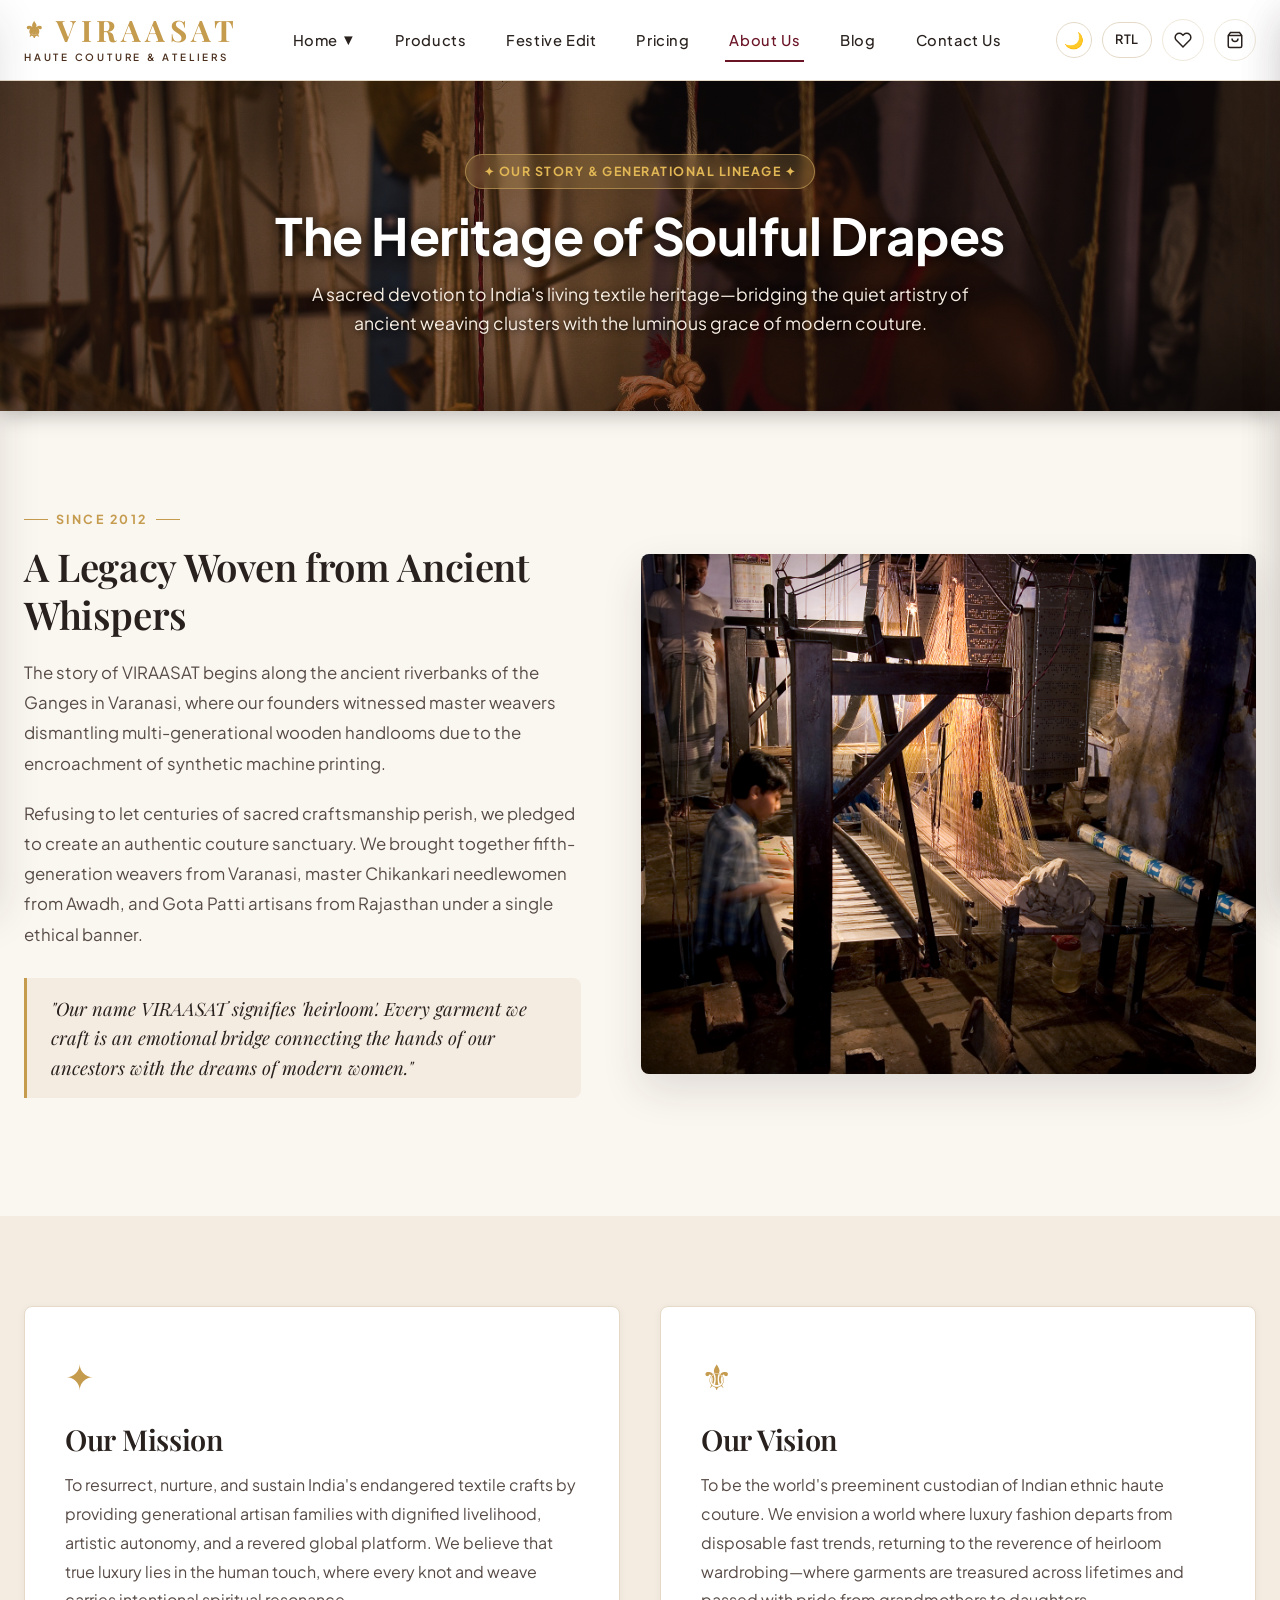
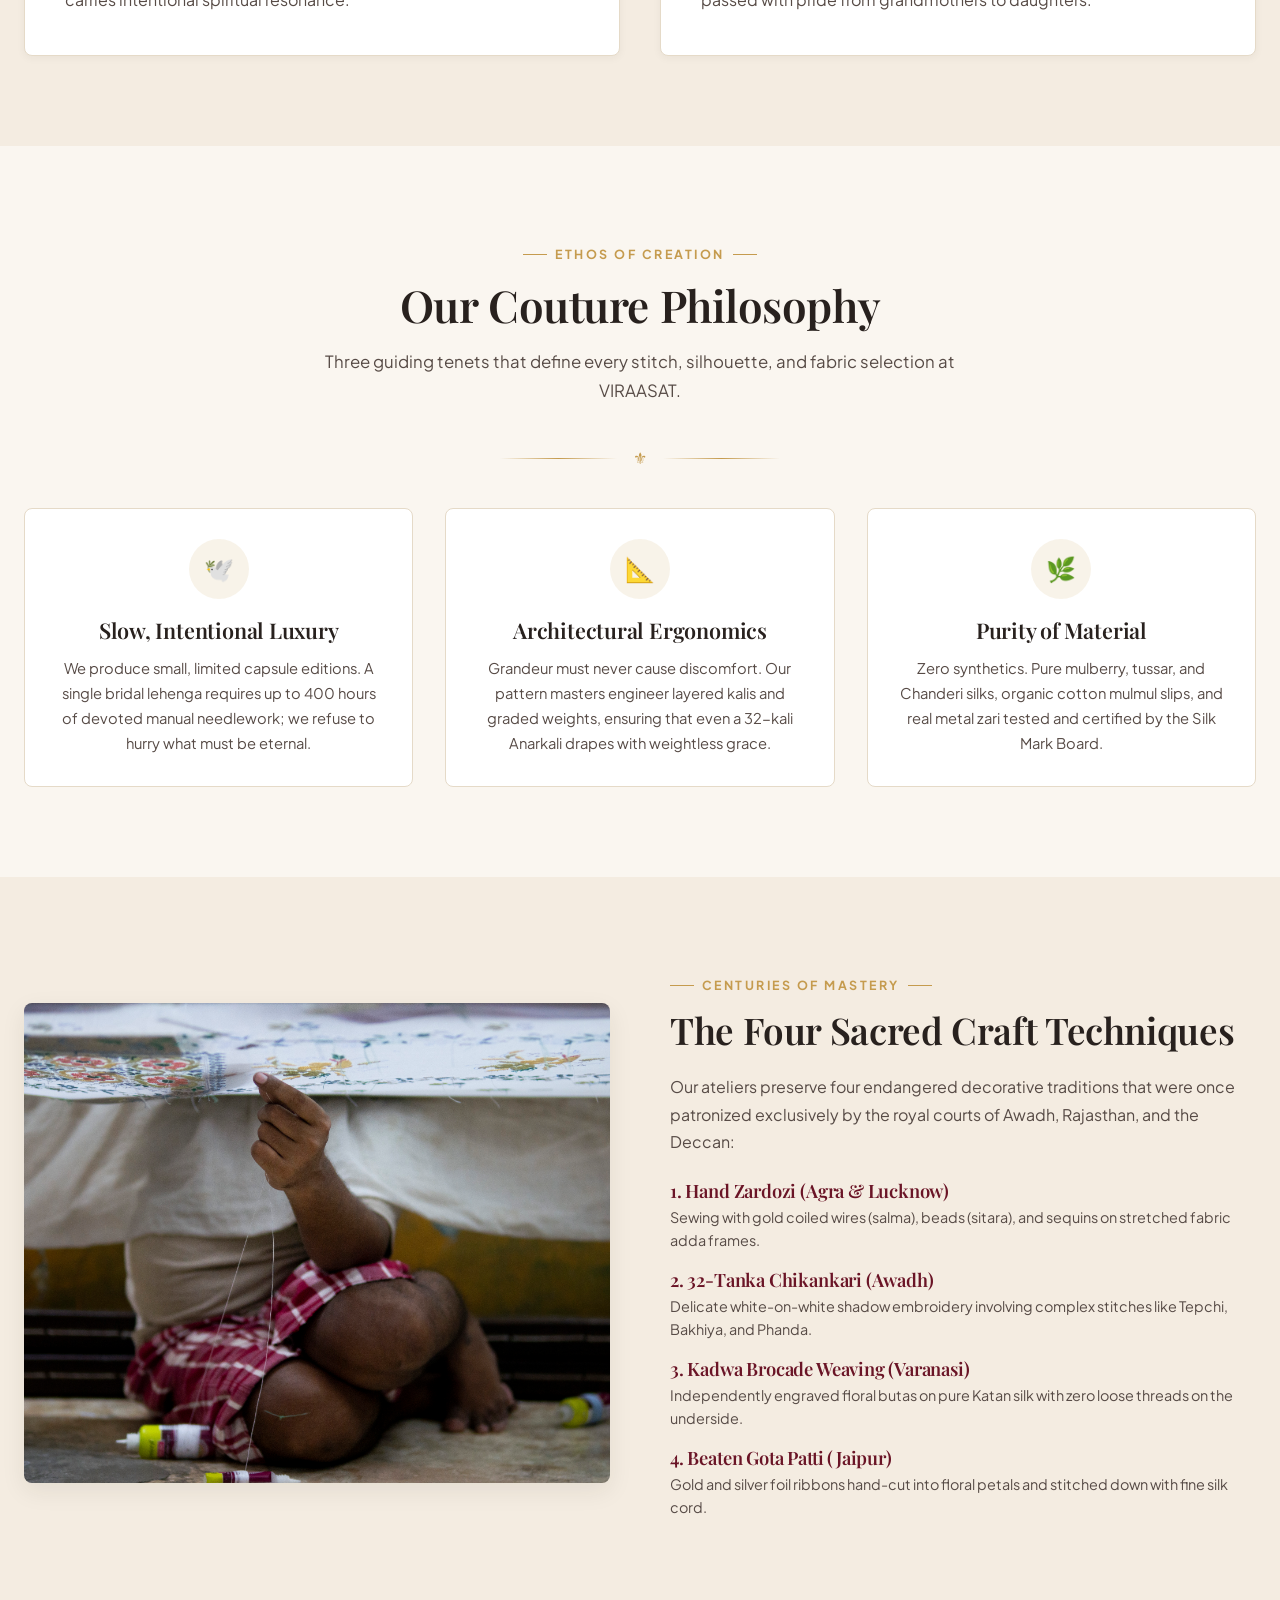
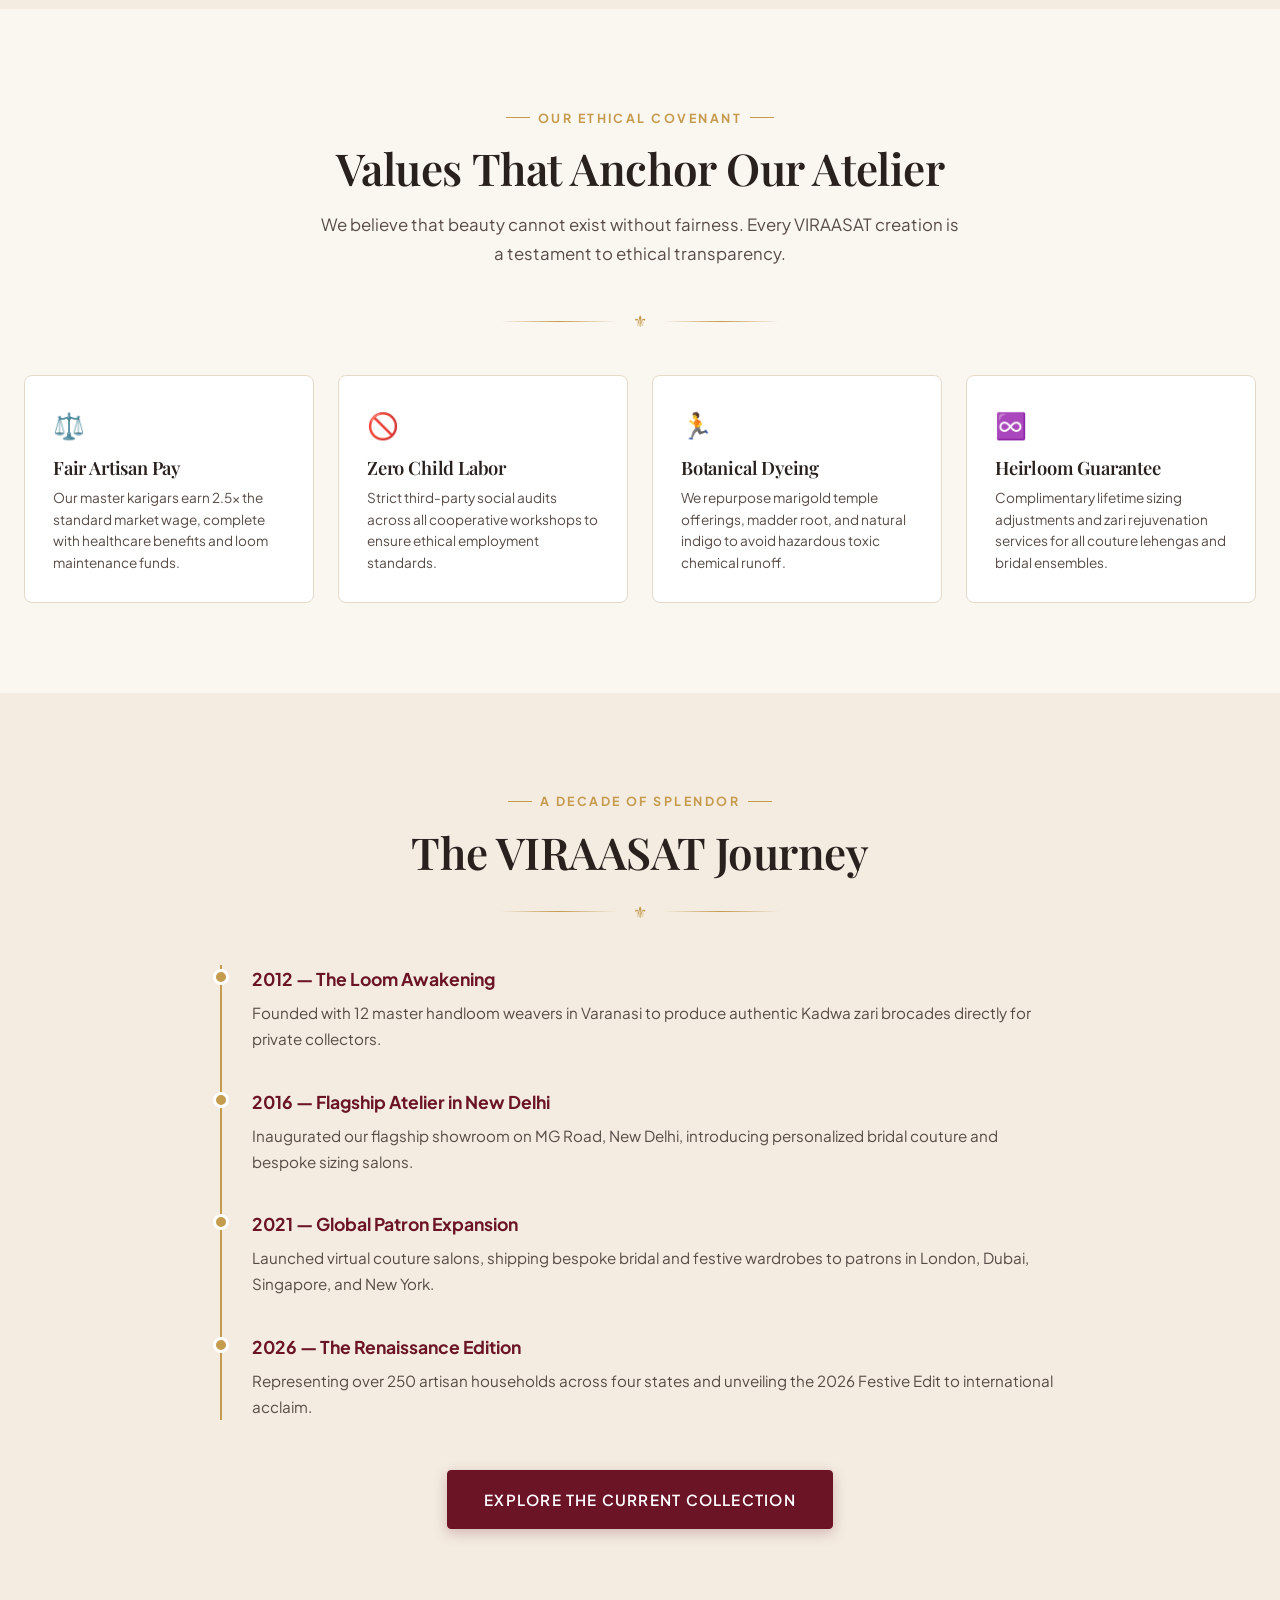
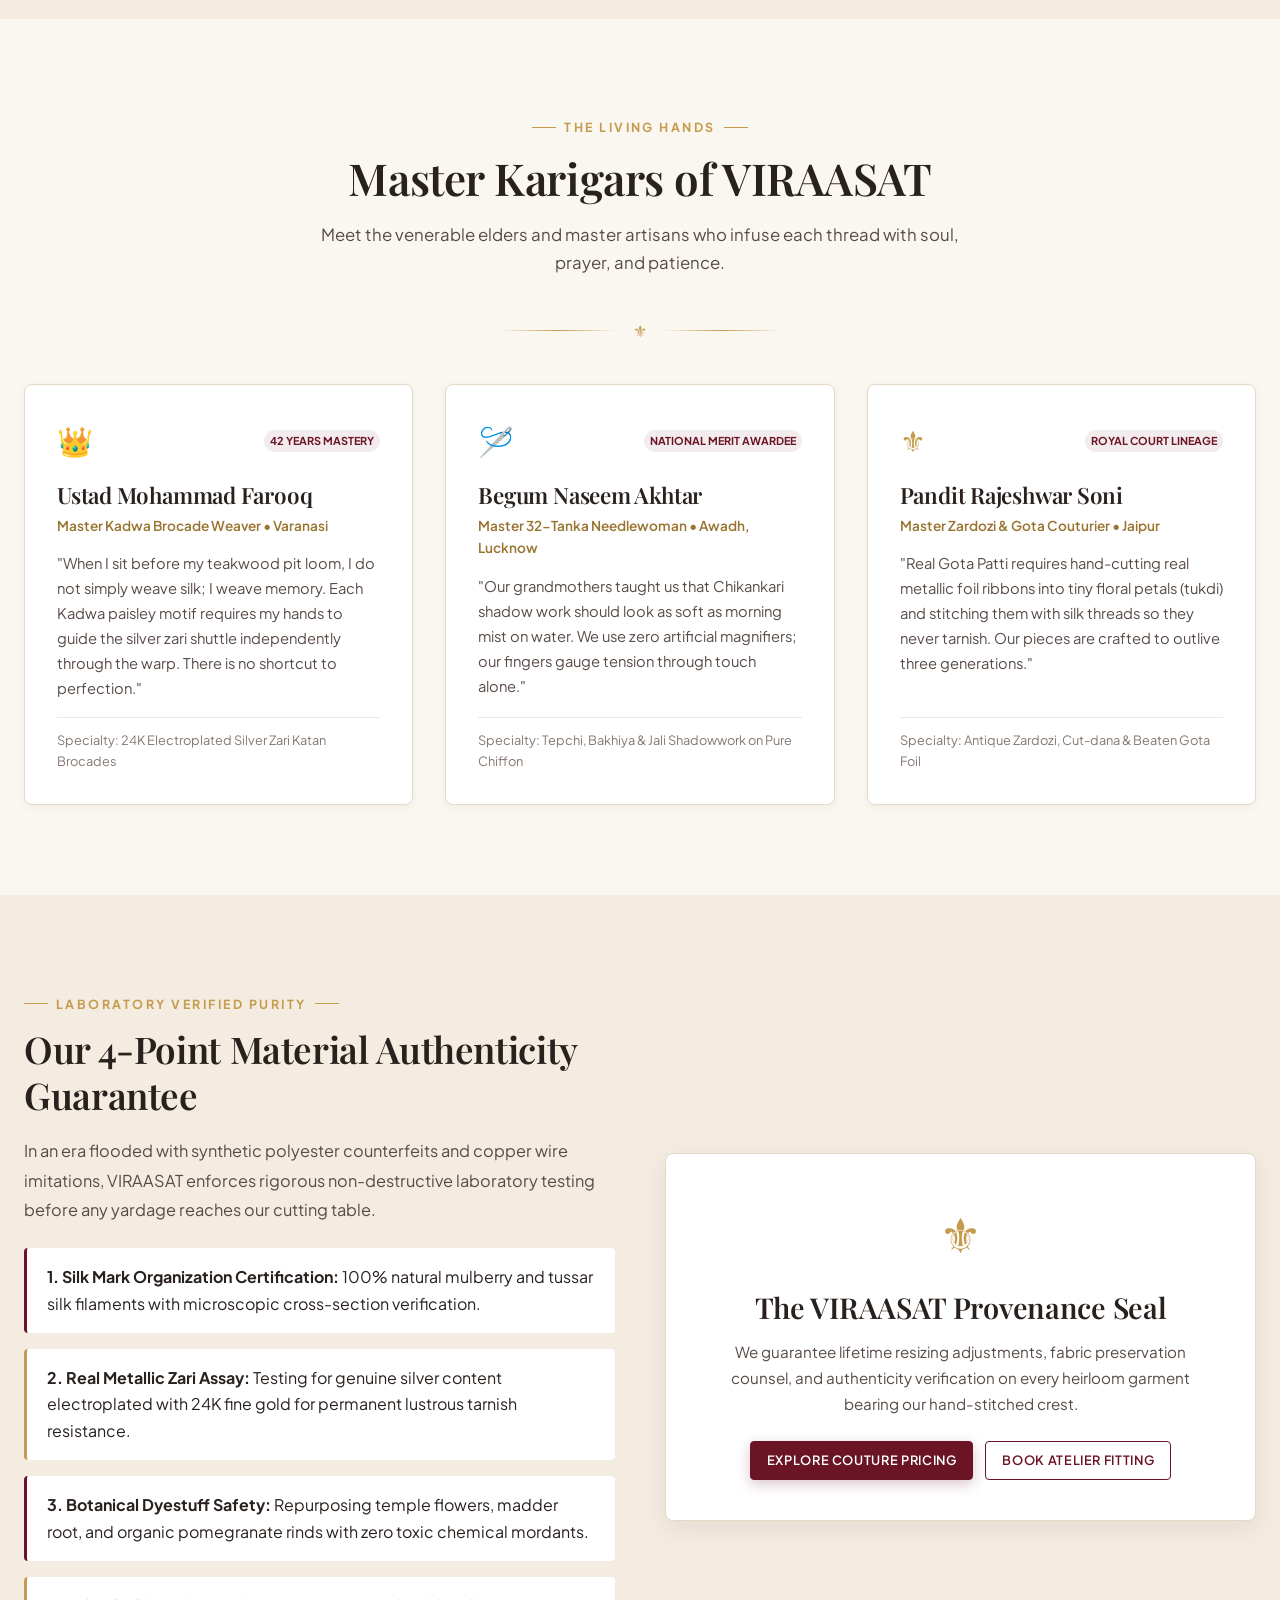
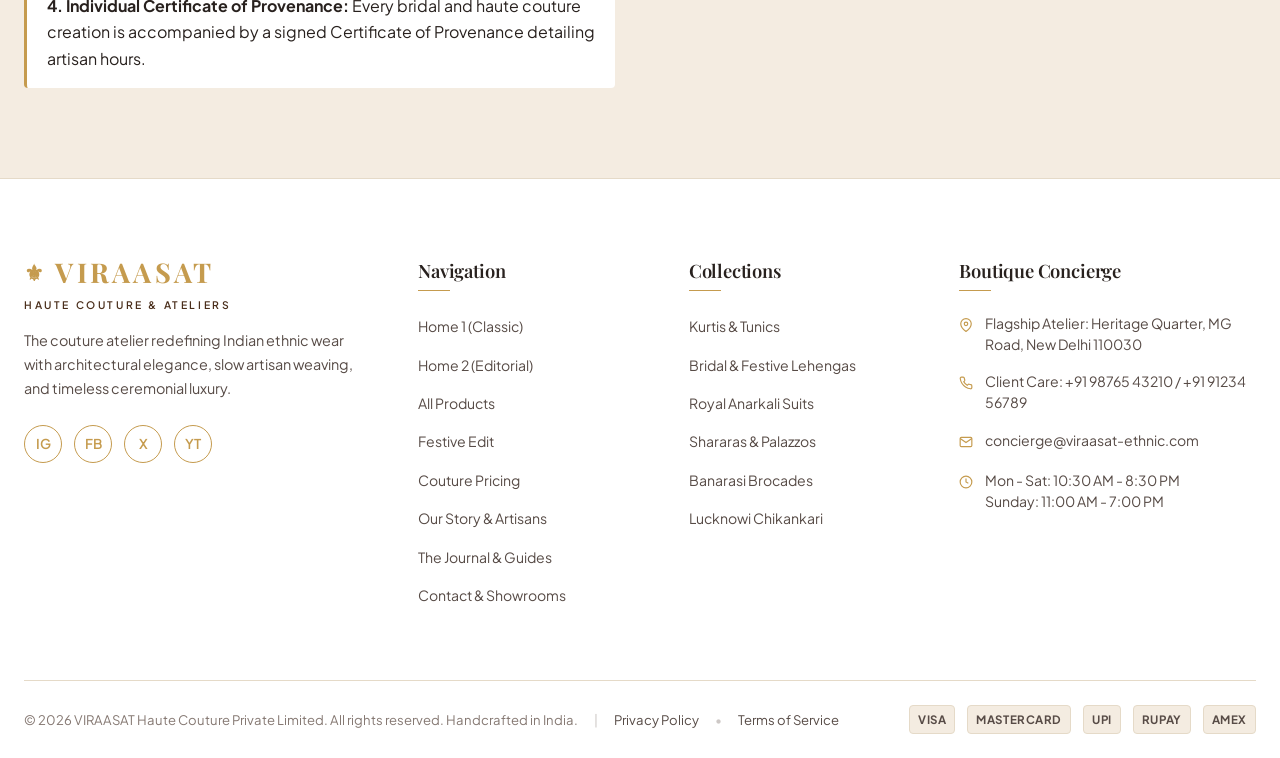
==== commit 30e0cd8c: "updated message" ====
--- a/about.html
+++ b/about.html
@@ -1,4 +1,4 @@
-<!DOCTYPE html>
+﻿<!DOCTYPE html>
 <html lang="en" dir="ltr" data-theme="light">
 <head>
   <meta charset="UTF-8">
@@ -444,7 +444,7 @@
           <a href="index.html" class="brand-logo" style="margin-bottom:6px; display:inline-block;">
             <span class="brand-title" style="color:var(--color-gold);"><span class="brand-symbol">⚜</span> VIRAASAT</span>
           </a>
-          <div class="footer-brand-subtitle" style="color: #ffffff !important;">HAUTE COUTURE &amp; ATELIERS</div>
+          <div class="footer-brand-subtitle">HAUTE COUTURE &amp; ATELIERS</div>
           <p class="footer-brand-desc" style="margin-top: 14px;">
             The couture atelier redefining Indian ethnic wear with architectural elegance, slow artisan weaving, and timeless ceremonial luxury.
           </p>
--- a/css/style.css
+++ b/css/style.css
@@ -1904,16 +1904,18 @@
 }
 
 .footer-brand-subtitle {
+  font-family: var(--font-sans);
   font-size: 0.65rem;
   letter-spacing: 0.25em;
   text-transform: uppercase;
-  color: #FFFFFF !important;
+  color: #4A2E1B;
   font-weight: 600;
   margin-top: 4px;
+  display: block;
 }
 
 [data-theme="light"] .footer-brand-subtitle {
-  color: #FFFFFF !important;
+  color: #4A2E1B !important;
 }
 
 [data-theme="dark"] .footer-brand-subtitle {
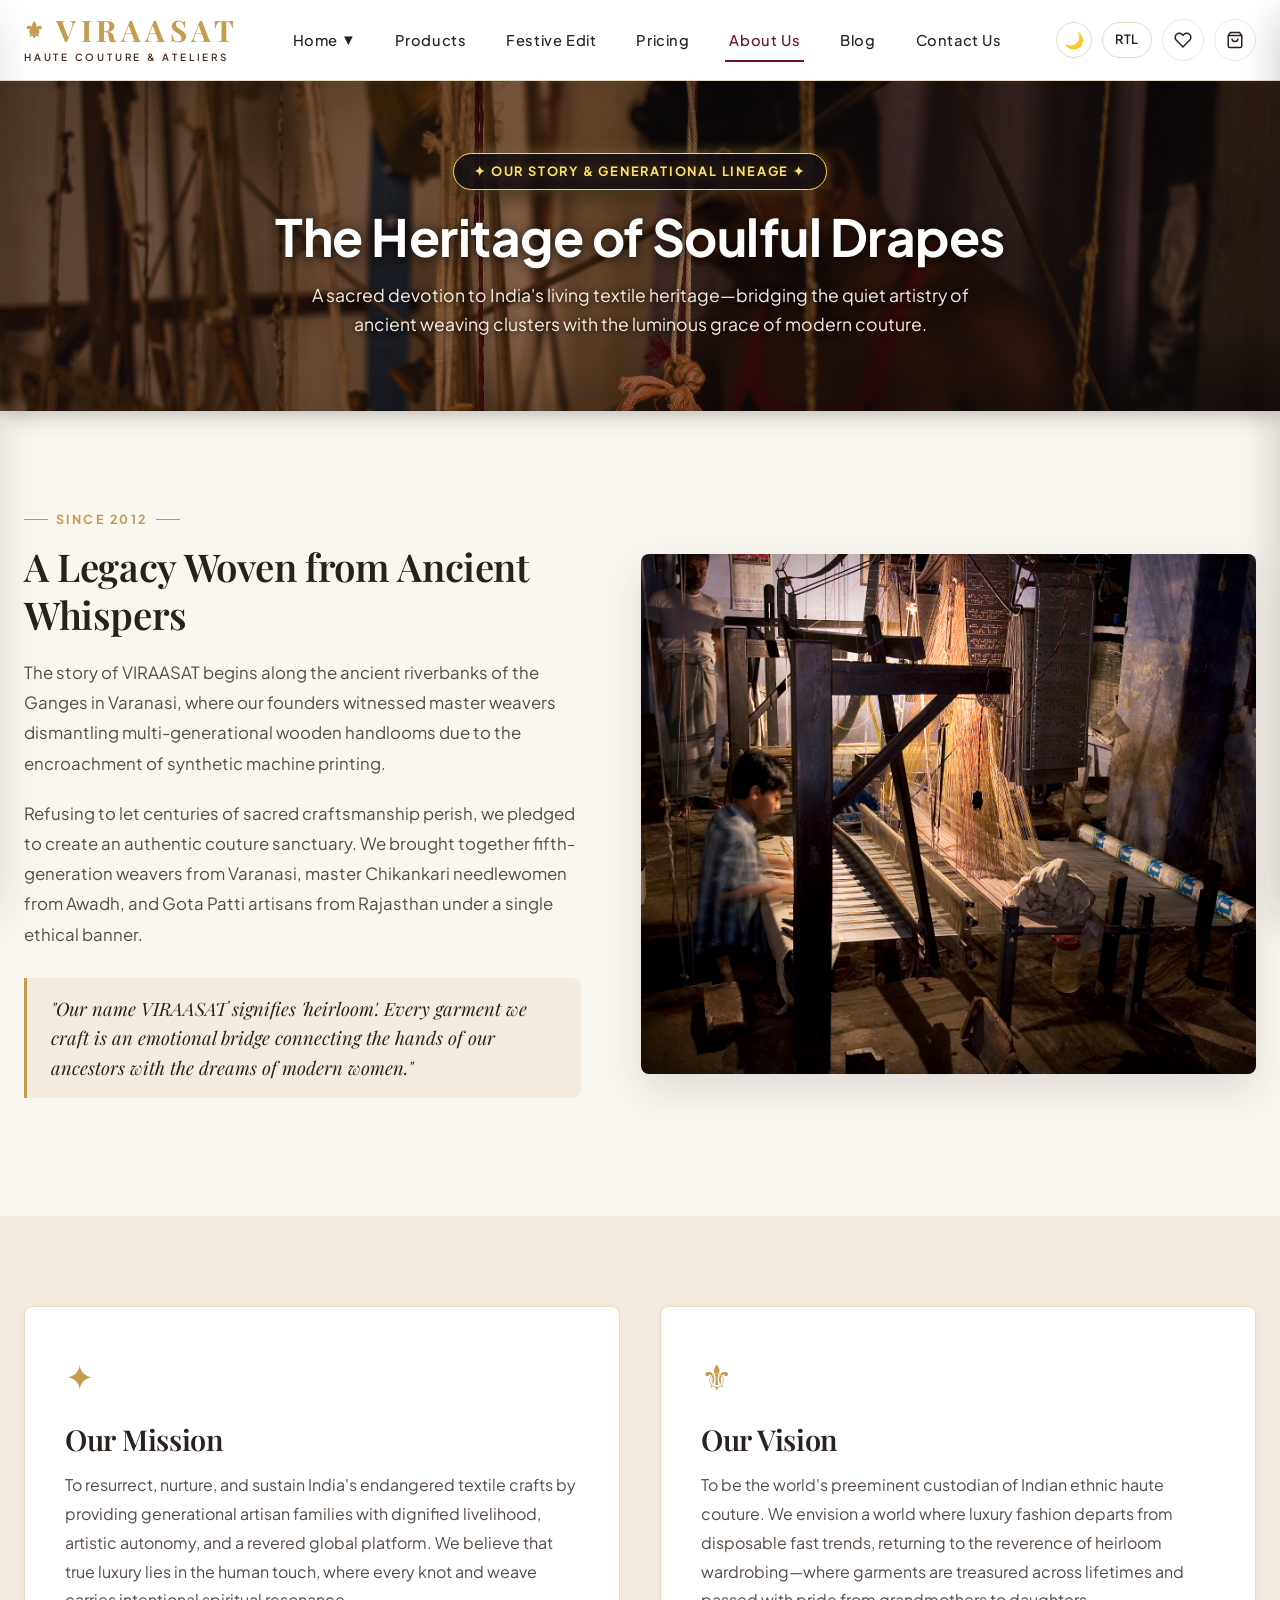
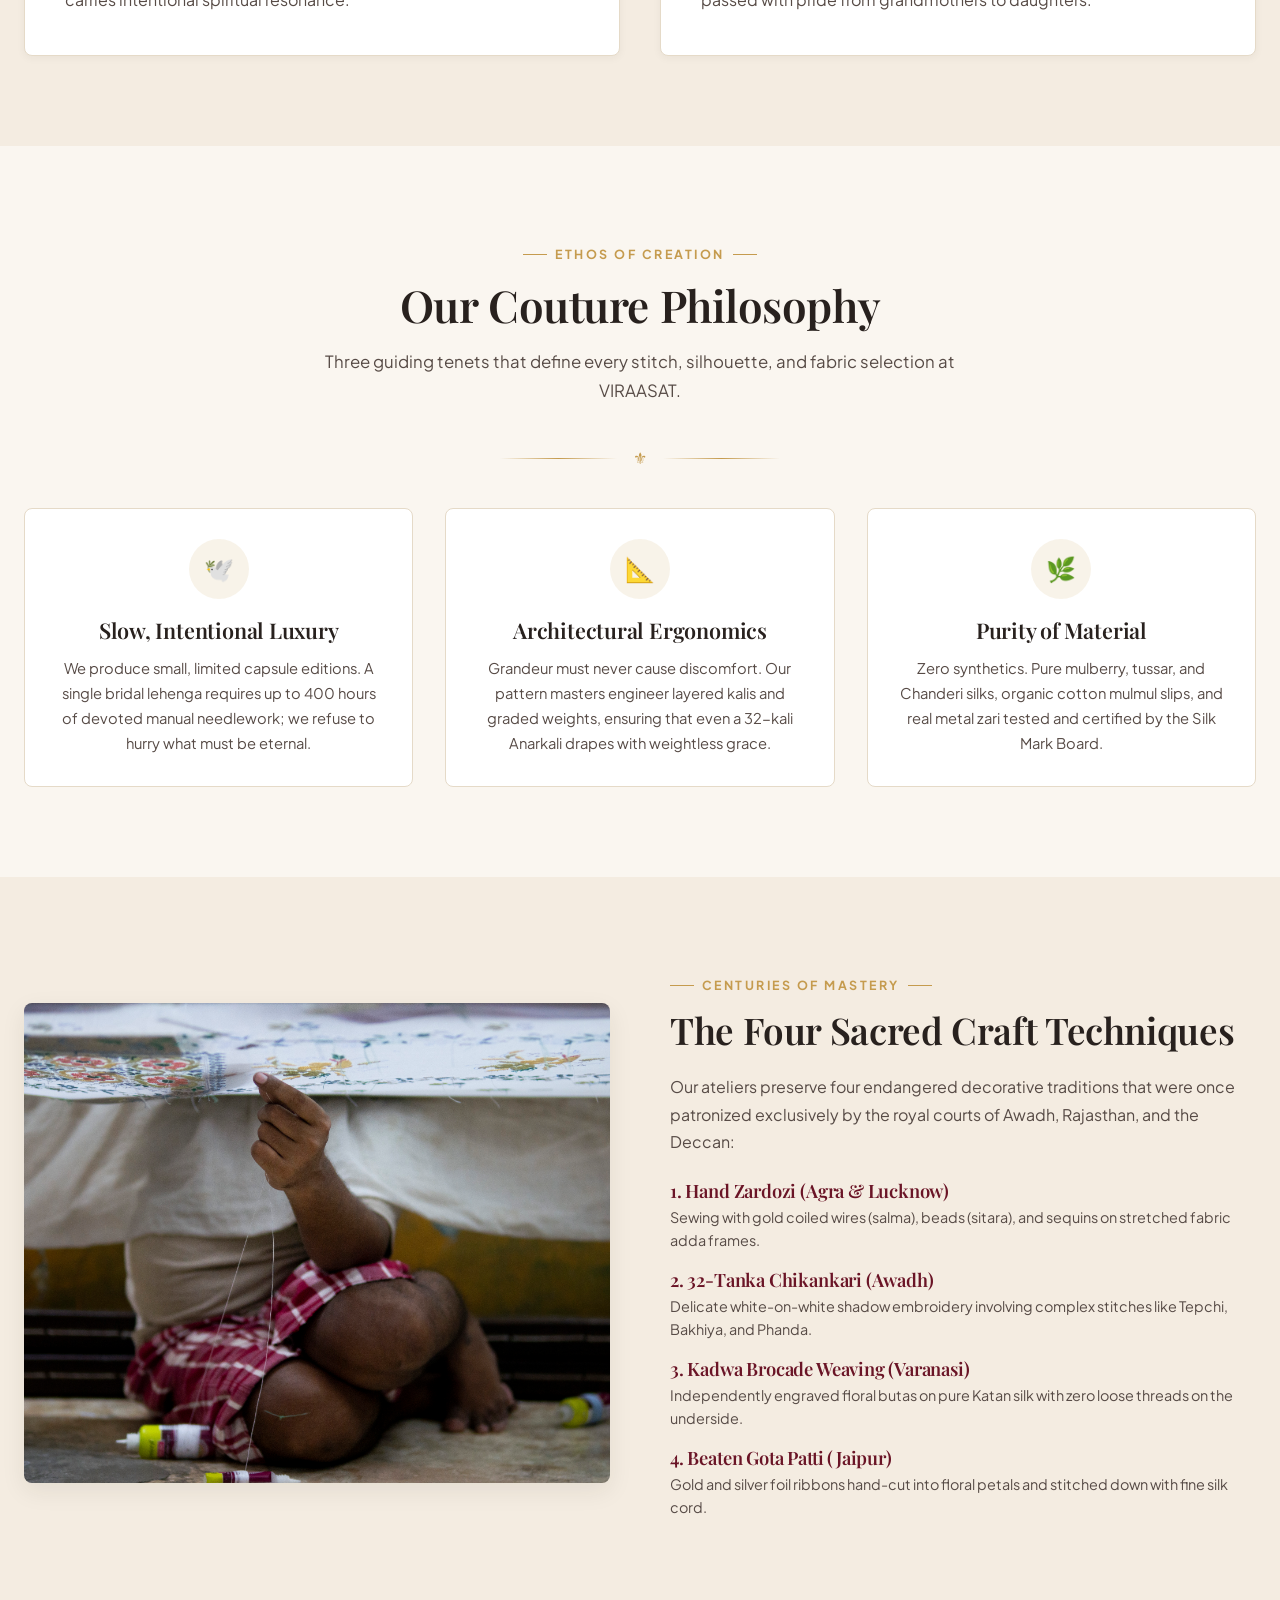
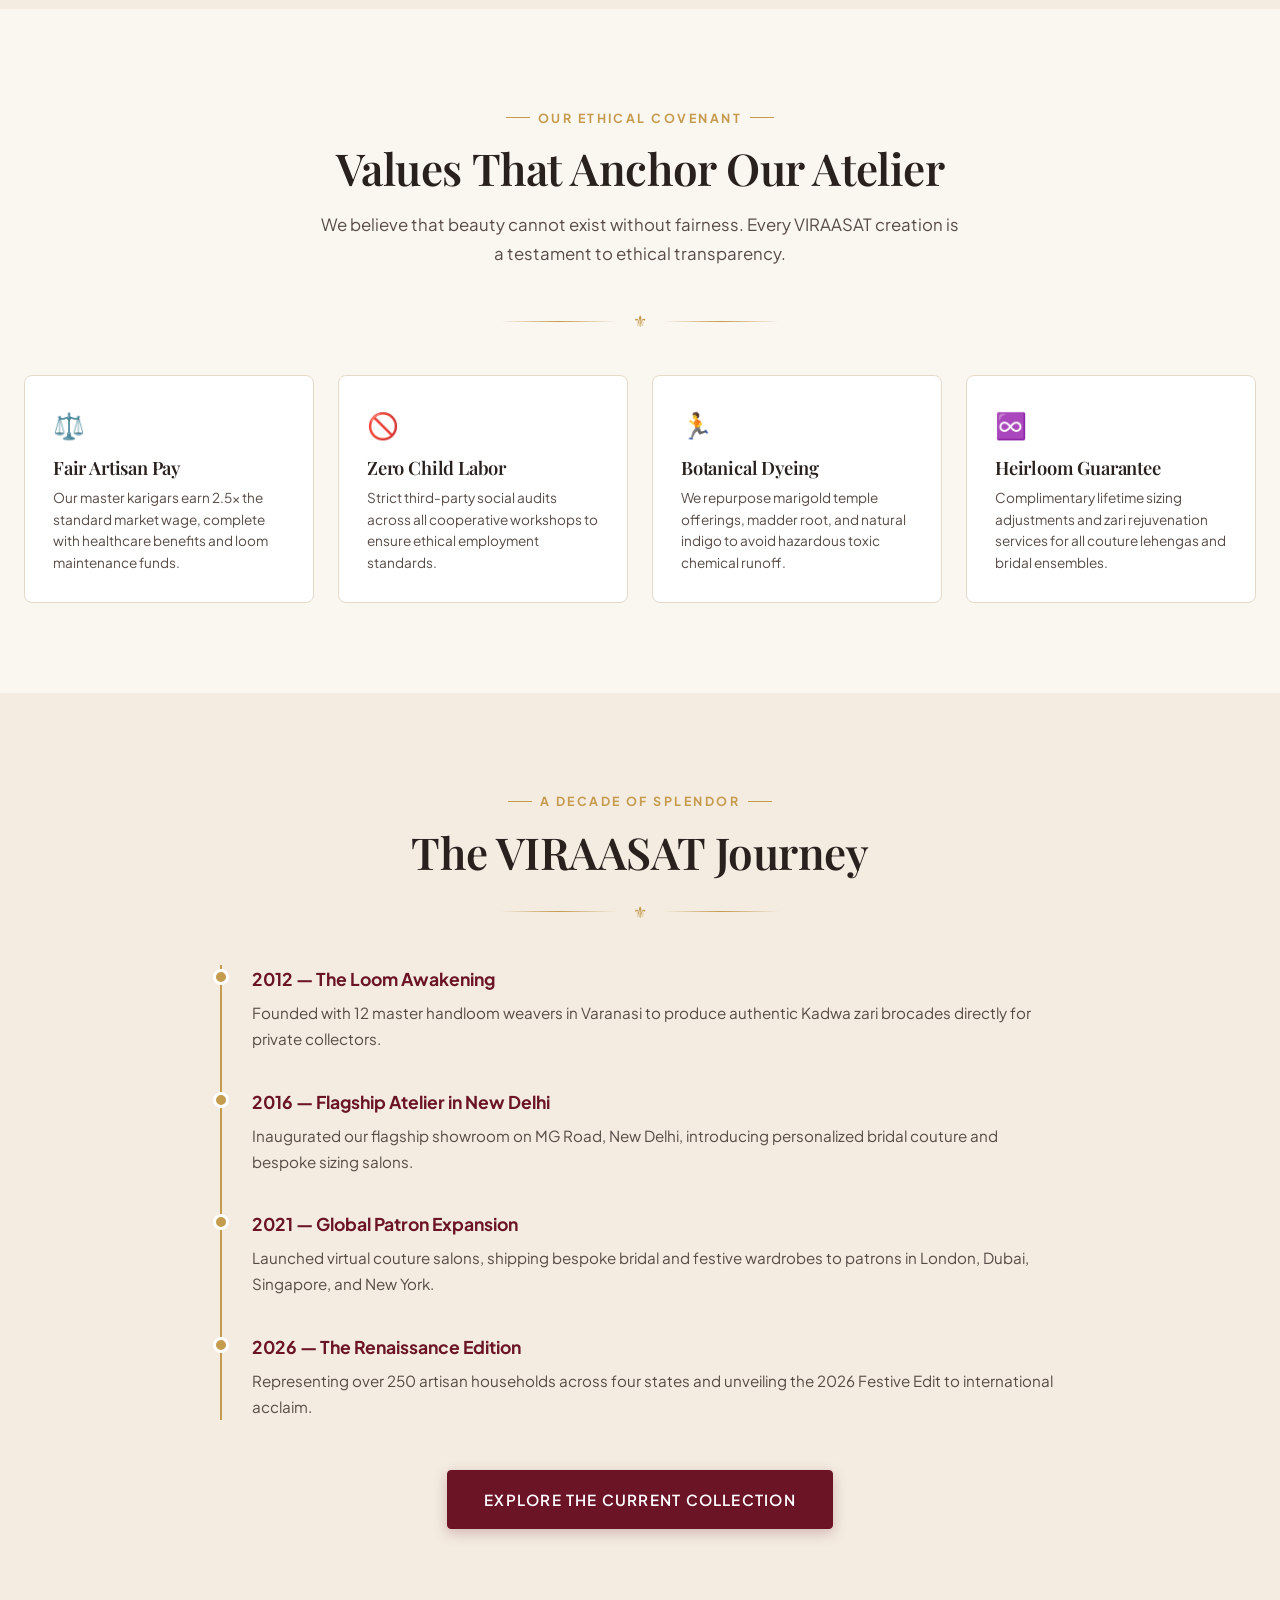
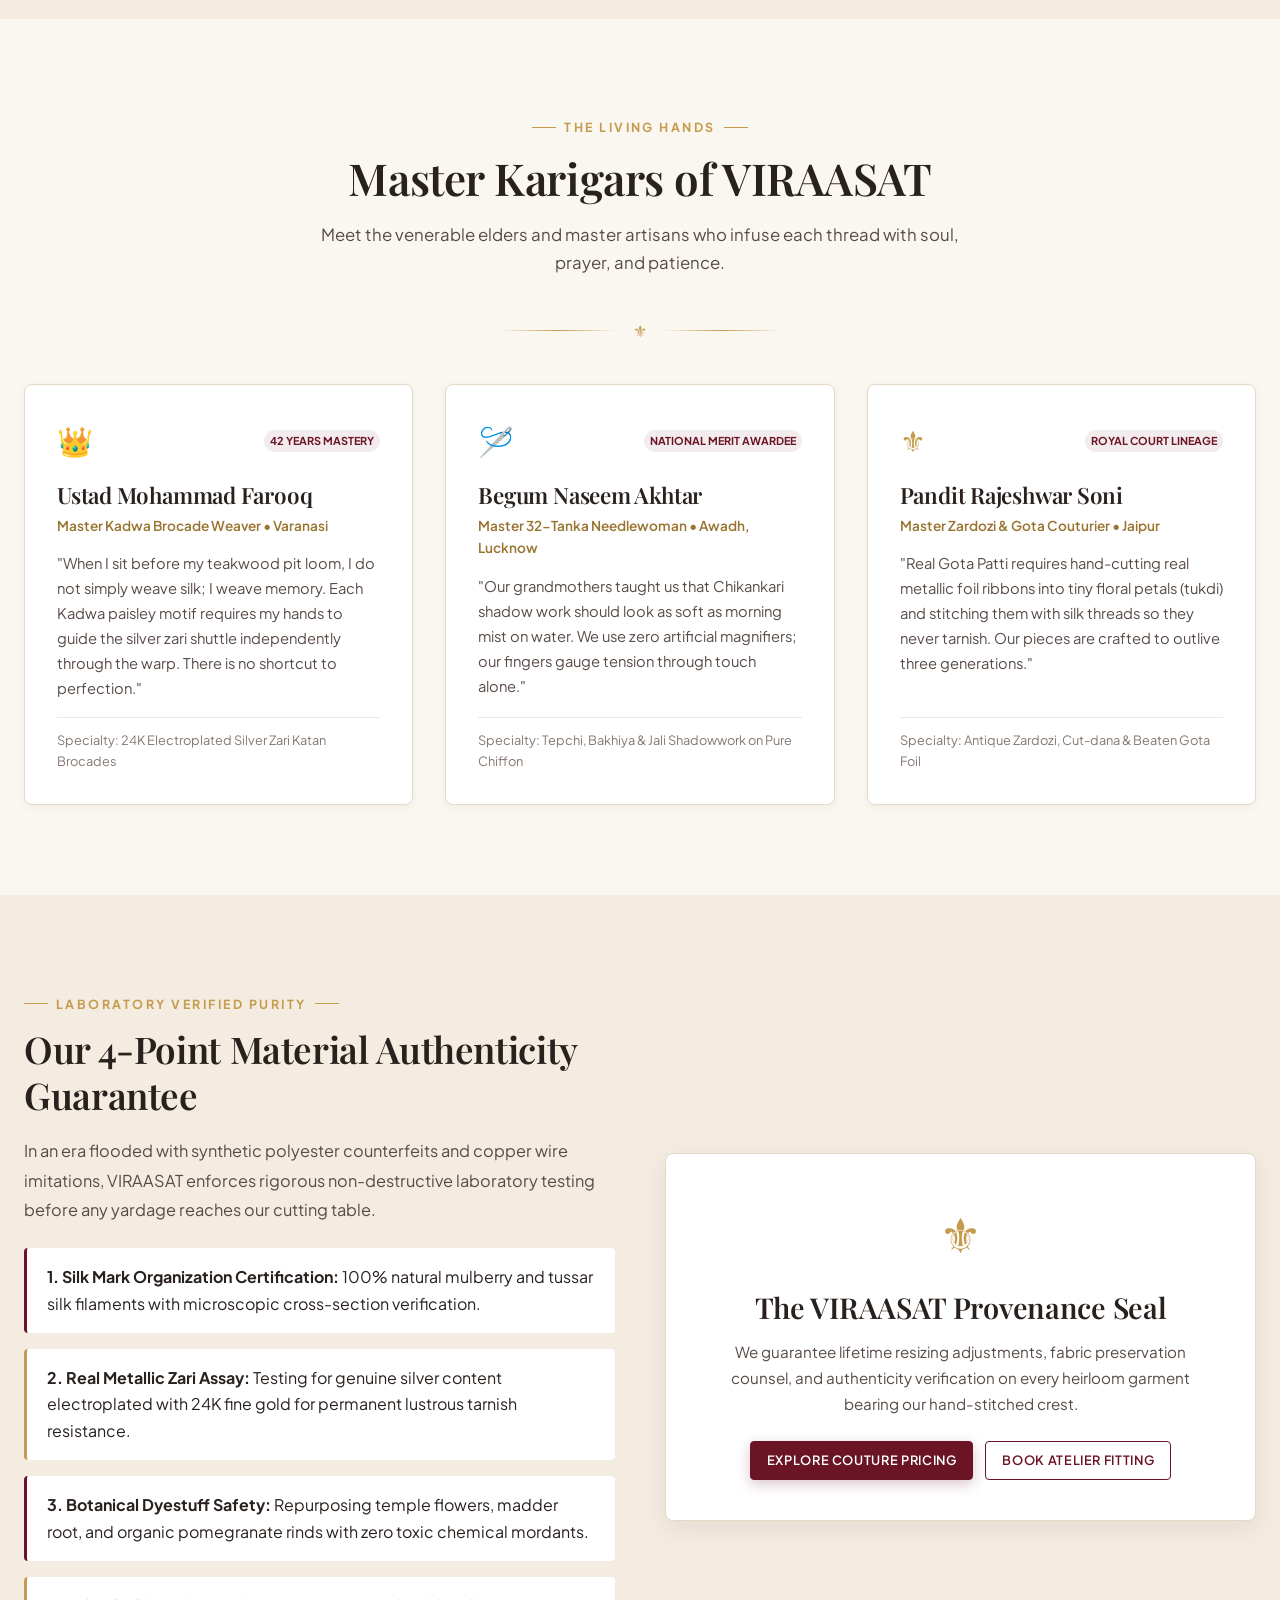
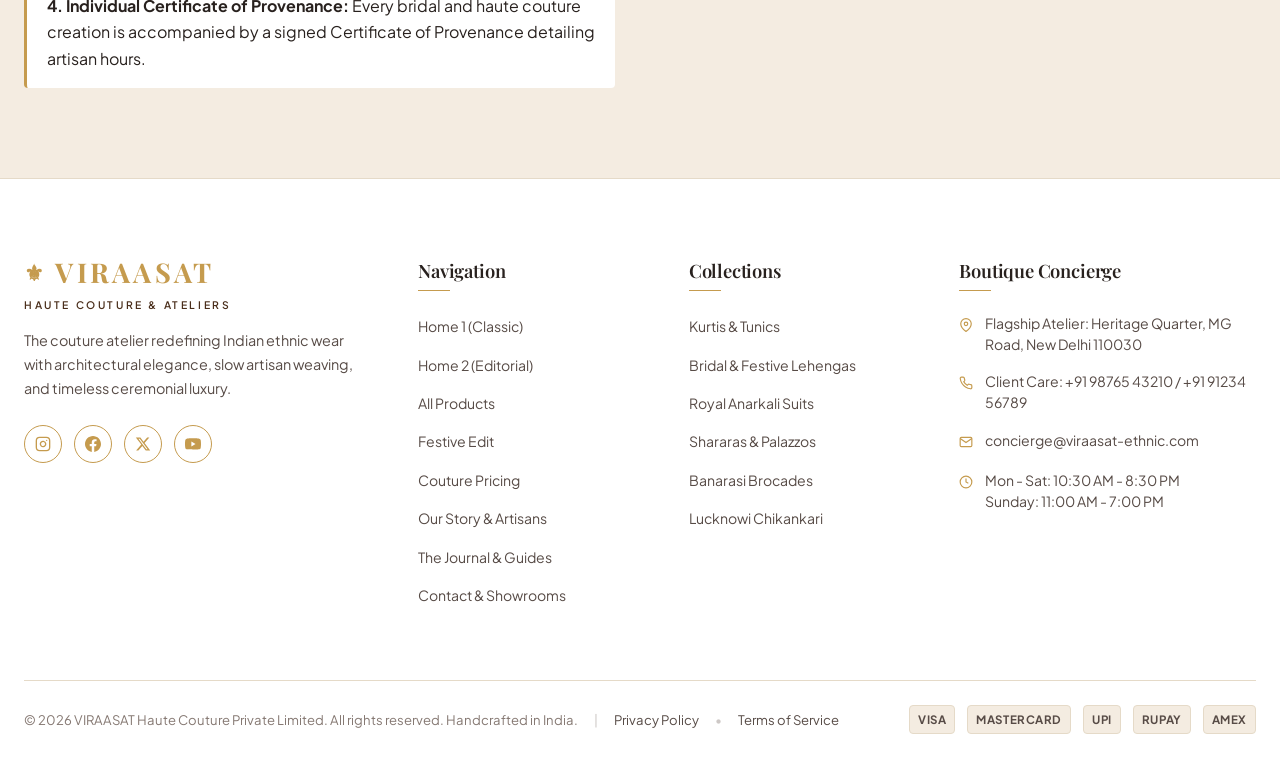
==== commit 4e90dcd4: "updated messgae" ====
--- a/about.html
+++ b/about.html
@@ -449,10 +449,18 @@
             The couture atelier redefining Indian ethnic wear with architectural elegance, slow artisan weaving, and timeless ceremonial luxury.
           </p>
           <div class="footer-social-row">
-            <a href="https://instagram.com" target="_blank" rel="noopener noreferrer" class="footer-social-link" aria-label="Instagram">IG</a>
-            <a href="https://facebook.com" target="_blank" rel="noopener noreferrer" class="footer-social-link" aria-label="Facebook">FB</a>
-            <a href="https://twitter.com" target="_blank" rel="noopener noreferrer" class="footer-social-link" aria-label="X (formerly Twitter)">X</a>
-            <a href="https://youtube.com" target="_blank" rel="noopener noreferrer" class="footer-social-link" aria-label="YouTube">YT</a>
+            <a href="https://instagram.com" target="_blank" rel="noopener noreferrer" class="footer-social-link" aria-label="Instagram">
+              <svg width="16" height="16" viewBox="0 0 24 24" fill="none" stroke="currentColor" stroke-width="2" stroke-linecap="round" stroke-linejoin="round" aria-hidden="true"><rect x="2" y="2" width="20" height="20" rx="5" ry="5"></rect><path d="M16 11.37A4 4 0 1 1 12.63 8 4 4 0 0 1 16 11.37z"></path><line x1="17.5" y1="6.5" x2="17.51" y2="6.5"></line></svg>
+            </a>
+            <a href="https://facebook.com" target="_blank" rel="noopener noreferrer" class="footer-social-link" aria-label="Facebook">
+              <svg width="16" height="16" viewBox="0 0 24 24" fill="currentColor" aria-hidden="true"><path d="M24 12.073c0-6.627-5.373-12-12-12s-12 5.373-12 12c0 5.99 4.388 10.954 10.125 11.854v-8.385H7.078v-3.47h3.047V9.43c0-3.007 1.792-4.669 4.533-4.669 1.312 0 2.686.235 2.686.235v2.953H15.83c-1.491 0-1.956.925-1.956 1.874v2.25h3.328l-.532 3.47h-2.796v8.385C19.612 23.027 24 18.062 24 12.073z"/></svg>
+            </a>
+            <a href="https://twitter.com" target="_blank" rel="noopener noreferrer" class="footer-social-link" aria-label="X (formerly Twitter)">
+              <svg width="15" height="15" viewBox="0 0 24 24" fill="currentColor" aria-hidden="true"><path d="M18.244 2.25h3.308l-7.227 8.26 8.502 11.24H16.17l-5.214-6.817L4.99 21.75H1.68l7.73-8.835L1.254 2.25H8.08l4.713 6.231zm-1.161 17.52h1.833L7.084 4.126H5.117z"/></svg>
+            </a>
+            <a href="https://youtube.com" target="_blank" rel="noopener noreferrer" class="footer-social-link" aria-label="YouTube">
+              <svg width="16" height="16" viewBox="0 0 24 24" fill="currentColor" aria-hidden="true"><path d="M23.498 6.186a3.016 3.016 0 0 0-2.122-2.136C19.505 3.545 12 3.545 12 3.545s-7.505 0-9.377.505A3.017 3.017 0 0 0 .502 6.186C0 8.07 0 12 0 12s0 3.93.502 5.814a3.016 3.016 0 0 0 2.122 2.136c1.871.505 9.376.505 9.376.505s7.505 0 9.377-.505a3.015 3.015 0 0 0 2.122-2.136C24 15.93 24 12 24 12s0-3.93-.502-5.814zM9.545 15.568V8.432L15.818 12l-6.273 3.568z"/></svg>
+            </a>
           </div>
         </div>
 
--- a/css/style.css
+++ b/css/style.css
@@ -7,6 +7,7 @@
 
 /* --- CSS Variables & Design Tokens --- */
 :root {
+  color-scheme: light;
   /* Light Palette (Default) */
   --bg-primary: #FAF6F0;
   --bg-secondary: #F4ECE1;
@@ -60,6 +61,7 @@
 
 /* --- Dark Theme Palette --- */
 [data-theme="dark"] {
+  color-scheme: dark;
   --bg-primary: #120E10;
   --bg-secondary: #191416;
   --bg-surface: #201A1D;
@@ -1070,17 +1072,20 @@
 
 .page-hero-banner-tag {
   display: inline-block;
-  background: rgba(197, 160, 89, 0.22);
-  border: 1px solid rgba(197, 160, 89, 0.65);
-  color: #E2B755;
-  padding: 6px 18px;
+  background: rgba(20, 14, 18, 0.88);
+  border: 1.5px solid #FFD54F;
+  color: #FFE066;
+  padding: 7px 20px;
   border-radius: var(--radius-full);
-  font-size: 0.78rem;
+  font-size: 0.8rem;
   font-weight: 700;
-  letter-spacing: 0.12em;
+  letter-spacing: 0.14em;
   text-transform: uppercase;
   margin-bottom: 16px;
-  backdrop-filter: blur(4px);
+  box-shadow: 0 4px 18px rgba(0, 0, 0, 0.65), 0 0 14px rgba(255, 213, 79, 0.45);
+  text-shadow: 0 1px 4px rgba(0, 0, 0, 0.8), 0 0 10px rgba(255, 213, 79, 0.4);
+  backdrop-filter: none;
+  -webkit-backdrop-filter: none;
 }
 
 .page-hero-banner-title {
@@ -1810,28 +1815,14 @@
   width: 100%;
   height: 100%;
   object-fit: cover;
-  transition: transform var(--transition-slow);
 }
 
 .insta-overlay {
-  position: absolute;
-  inset: 0;
-  background-color: rgba(106, 20, 38, 0.75);
-  color: #FFFFFF;
-  display: flex;
-  flex-direction: column;
-  align-items: center;
-  justify-content: center;
-  opacity: 0;
-  transition: opacity var(--transition-normal);
-}
-
-.insta-item:hover .insta-overlay {
-  opacity: 1;
+  display: none !important;
 }
 
 .insta-item:hover .insta-img {
-  transform: scale(1.1);
+  transform: none !important;
 }
 
 .insta-tag {
@@ -1944,15 +1935,35 @@
   align-items: center;
   justify-content: center;
   color: var(--color-gold);
-  font-size: 0.85rem;
-  font-weight: 600;
+  text-decoration: none;
   transition: all var(--transition-fast);
+  flex-shrink: 0;
+}
+
+.footer-social-link svg {
+  width: 16px;
+  height: 16px;
+  display: block;
+  fill: currentColor;
+  transition: transform var(--transition-fast);
+}
+
+.footer-social-link svg[fill="none"] {
+  fill: none;
+  stroke: currentColor;
 }
 
 .footer-social-link:hover {
   background-color: var(--color-gold);
-  color: #120E10;
+  color: #120E10 !important;
   transform: translateY(-2px);
+  border-color: var(--color-gold);
+}
+
+.footer-social-link:hover svg {
+  transform: scale(1.1);
+  color: #120E10 !important;
+  stroke: #120E10;
 }
 
 .footer-col-title {
@@ -2060,8 +2071,7 @@
   border: 1px solid var(--color-border);
   border-radius: var(--radius-md);
   padding: 24px;
-  position: sticky;
-  top: calc(var(--header-height) + 24px);
+  position: relative;
   box-shadow: var(--shadow-sm);
   width: 100%;
 }
@@ -2936,6 +2946,57 @@
   transition: all var(--transition-fast);
 }
 
+.form-select {
+  cursor: pointer;
+}
+
+.form-select option,
+.catalog-sort-select option {
+  background-color: var(--bg-surface);
+  color: var(--color-text);
+  padding: 10px 14px;
+  font-size: 0.95rem;
+}
+
+[data-theme="dark"] .form-select,
+[data-theme="dark"] .catalog-sort-select {
+  color-scheme: dark;
+  background-color: #1A1417;
+  color: #F5EFE9;
+}
+
+[data-theme="dark"] .form-select option,
+[data-theme="dark"] .catalog-sort-select option {
+  background-color: #201A1D;
+  color: #F5EFE9;
+}
+
+[data-theme="dark"] .form-select option:disabled,
+[data-theme="dark"] .form-select option[value=""] {
+  color: var(--color-gold);
+  background-color: #161214;
+}
+
+[data-theme="light"] .form-select,
+[data-theme="light"] .catalog-sort-select {
+  color-scheme: light;
+  background-color: #FFFFFF;
+  color: #120E10;
+}
+
+[data-theme="light"] .form-select option,
+[data-theme="light"] .catalog-sort-select option {
+  background-color: #FFFFFF;
+  color: #120E10;
+}
+
+[data-theme="light"] .form-select option:disabled,
+[data-theme="light"] .form-select option[value=""] {
+  color: var(--color-primary);
+  background-color: #FAF6F0;
+  font-weight: 600;
+}
+
 .form-input:focus,
 .form-select:focus,
 .form-textarea:focus {
@@ -2992,6 +3053,8 @@
   font-size: 1.25rem;
   transition: transform var(--transition-normal);
   color: var(--color-gold);
+  display: inline-block;
+  user-select: none;
 }
 
 .faq-body {
@@ -3014,7 +3077,7 @@
 
 .faq-item.active .faq-body {
   padding: 0 24px 24px;
-  max-height: 300px;
+  max-height: 500px;
 }
 
 /* --- Styled Interactive Boutique Map Mockup --- */
@@ -3306,8 +3369,45 @@
     grid-template-columns: 1fr;
     padding: 24px;
   }
+  .site-footer {
+    padding-top: 48px;
+  }
   .footer-top-grid {
     grid-template-columns: 1fr;
+    gap: 32px;
+    padding-bottom: 36px;
+  }
+  .footer-brand {
+    text-align: left;
+  }
+  [dir="rtl"] .footer-brand {
+    text-align: right;
+  }
+  .footer-social-row {
+    margin-top: 16px;
+  }
+  .footer-bottom-bar {
+    flex-direction: column;
+    align-items: center;
+    text-align: center;
+    gap: 16px;
+    padding: 20px 0 28px;
+  }
+  .footer-bottom-bar > div:first-child {
+    line-height: 1.6;
+    max-width: 100%;
+  }
+  .footer-payment-badges {
+    display: flex;
+    flex-wrap: wrap;
+    justify-content: center;
+    gap: 8px;
+    max-width: 100%;
+  }
+  .payment-chip {
+    padding: 4px 8px;
+    font-size: 0.7rem;
+    white-space: nowrap;
   }
   .newsletter-form {
     flex-direction: column;
@@ -3581,7 +3681,242 @@
   border: 1px solid var(--color-border-gold);
 }
 
+/* --- Festive Edit Styling & Embellishment Cards --- */
+.festive-styling-grid {
+  display: grid;
+  grid-template-columns: repeat(3, 1fr);
+  gap: 32px;
+  align-items: stretch;
+}
+
+.festive-styling-card {
+  background: var(--bg-surface);
+  border: 1px solid var(--color-border);
+  border-radius: var(--radius-md);
+  padding: 32px;
+  box-shadow: var(--shadow-sm);
+  display: flex;
+  flex-direction: column;
+  height: 100%;
+  box-sizing: border-box;
+  min-width: 0;
+  text-align: left;
+  transition: transform var(--transition-normal), box-shadow var(--transition-normal);
+}
+
+[dir="rtl"] .festive-styling-card {
+  text-align: right;
+}
+
+.festive-styling-card:hover {
+  transform: translateY(-4px);
+  box-shadow: var(--shadow-md);
+  border-color: var(--color-gold);
+}
+
+.festive-card-icon {
+  width: 44px;
+  height: 44px;
+  font-size: 2rem;
+  line-height: 44px;
+  color: var(--color-gold);
+  margin-bottom: 16px;
+  display: flex;
+  align-items: center;
+  justify-content: flex-start;
+  flex-shrink: 0;
+}
+
+[dir="rtl"] .festive-card-icon {
+  justify-content: flex-end;
+}
+
+.festive-card-title {
+  font-family: var(--font-serif);
+  font-size: 1.25rem;
+  font-weight: 600;
+  color: var(--color-text);
+  margin-bottom: 12px;
+  line-height: 1.35;
+  display: flex;
+  align-items: flex-start;
+  gap: 8px;
+  min-height: 56px;
+}
+
+.festive-card-step {
+  font-family: var(--font-serif);
+  font-size: 1.25rem;
+  font-weight: 700;
+  color: var(--color-gold);
+  min-width: 24px;
+  flex-shrink: 0;
+  line-height: 1.35;
+  display: inline-block;
+}
+
+.festive-card-heading-text {
+  flex: 1;
+  font-family: var(--font-serif);
+  font-size: 1.25rem;
+  font-weight: 600;
+  color: var(--color-text);
+  line-height: 1.35;
+  word-wrap: break-word;
+  overflow-wrap: break-word;
+}
+
+.festive-card-text {
+  font-size: 0.92rem;
+  color: var(--color-text-secondary);
+  line-height: 1.7;
+  margin: 0;
+  flex-grow: 1;
+  word-wrap: break-word;
+  overflow-wrap: break-word;
+}
+
+.festive-embellishment-grid {
+  display: grid;
+  grid-template-columns: repeat(4, 1fr);
+  gap: 24px;
+  margin-top: 40px;
+  align-items: stretch;
+}
+
+.festive-embellishment-card {
+  background: var(--bg-surface);
+  padding: 28px;
+  border-radius: var(--radius-md);
+  border: 1px solid var(--color-border);
+  box-shadow: var(--shadow-sm);
+  display: flex;
+  flex-direction: column;
+  height: 100%;
+  box-sizing: border-box;
+  min-width: 0;
+  text-align: left;
+  transition: transform var(--transition-normal), box-shadow var(--transition-normal);
+}
+
+[dir="rtl"] .festive-embellishment-card {
+  text-align: right;
+}
+
+.festive-embellishment-card:hover {
+  transform: translateY(-3px);
+  box-shadow: var(--shadow-md);
+  border-color: var(--color-gold);
+}
+
+.festive-embellishment-icon {
+  font-size: 2rem;
+  line-height: 1;
+  color: var(--color-gold);
+  margin-bottom: 14px;
+  display: flex;
+  align-items: center;
+}
+
+.festive-embellishment-title {
+  font-family: var(--font-serif);
+  font-size: 1.15rem;
+  font-weight: 600;
+  color: var(--color-text);
+  margin-bottom: 10px;
+  line-height: 1.3;
+  word-wrap: break-word;
+  overflow-wrap: break-word;
+}
+
+.festive-embellishment-text {
+  font-size: 0.88rem;
+  color: var(--color-text-secondary);
+  line-height: 1.6;
+  margin: 0;
+  flex-grow: 1;
+  word-wrap: break-word;
+  overflow-wrap: break-word;
+}
+
+@media (max-width: 992px) {
+  .festive-styling-grid {
+    grid-template-columns: repeat(2, 1fr);
+    gap: 24px;
+  }
+  .festive-embellishment-grid {
+    grid-template-columns: repeat(2, 1fr);
+    gap: 20px;
+  }
+}
+
+@media (max-width: 640px) {
+  .festive-styling-grid {
+    grid-template-columns: 1fr;
+    gap: 20px;
+  }
+  .festive-styling-card {
+    padding: 24px;
+  }
+  .festive-card-title {
+    min-height: auto;
+  }
+  .festive-embellishment-grid {
+    grid-template-columns: 1fr;
+    gap: 16px;
+  }
+  .festive-embellishment-card {
+    padding: 22px;
+  }
+}
+
 /* --- Pricing Page Layout & Styling --- */
+.pricing-breakdown-grid {
+  display: grid;
+  grid-template-columns: repeat(4, 1fr);
+  gap: 24px;
+  text-align: left;
+  margin-top: 40px;
+  align-items: stretch;
+}
+
+[dir="rtl"] .pricing-breakdown-grid {
+  text-align: right;
+}
+
+.pricing-breakdown-card {
+  background: var(--bg-surface);
+  padding: 28px;
+  border: 1px solid var(--color-border);
+  border-radius: var(--radius-md);
+  display: flex;
+  flex-direction: column;
+  height: 100%;
+  box-sizing: border-box;
+  min-width: 0;
+  transition: transform var(--transition-normal), box-shadow var(--transition-normal);
+}
+
+.pricing-breakdown-card:hover {
+  transform: translateY(-4px);
+  box-shadow: var(--shadow-md);
+  border-color: var(--color-gold);
+}
+
+@media (max-width: 992px) {
+  .pricing-breakdown-grid {
+    grid-template-columns: repeat(2, 1fr);
+    gap: 20px;
+  }
+}
+
+@media (max-width: 640px) {
+  .pricing-breakdown-grid {
+    grid-template-columns: 1fr;
+    gap: 16px;
+  }
+}
+
 .pricing-grid {
   display: grid;
   grid-template-columns: repeat(4, 1fr);
@@ -3626,16 +3961,20 @@
 }
 
 .pricing-thumb-wrap {
-  height: 220px;
+  height: 280px;
   overflow: hidden;
   position: relative;
+  background: var(--bg-secondary);
+  display: flex;
+  align-items: center;
+  justify-content: center;
 }
 
 .pricing-thumb-img {
   width: 100%;
   height: 100%;
-  object-fit: cover;
-  object-position: top center;
+  object-fit: contain;
+  object-position: center center;
   transition: transform var(--transition-slow);
 }
 
@@ -3648,6 +3987,15 @@
   text-align: center;
   background: var(--bg-secondary);
   border-bottom: 1px solid var(--color-border-light);
+  min-height: 140px;
+  display: flex;
+  flex-direction: column;
+  justify-content: center;
+}
+
+.pricing-card-action {
+  padding: 0 20px 24px;
+  margin-top: auto;
 }
 
 .pricing-tier-name {
@@ -3960,6 +4308,7 @@
 
   /* Prevent multi-column content from horizontal overflow on mobile screens (Screenshot 10 Fix) */
   .festive-styling-grid,
+  .festive-embellishment-grid,
   [style*="grid-template-columns: repeat(3"],
   [style*="grid-template-columns: repeat(4"],
   [style*="grid-template-columns:repeat(4"],
@@ -4072,6 +4421,31 @@
   .container {
     padding: 0 16px !important;
   }
+  .site-footer {
+    padding-top: 36px;
+  }
+  .footer-top-grid {
+    gap: 28px;
+    padding-bottom: 28px;
+  }
+  .footer-col-title {
+    margin-bottom: 14px;
+  }
+  .footer-links-list li {
+    margin-bottom: 10px;
+  }
+  .footer-bottom-bar {
+    font-size: 0.76rem;
+    padding: 16px 0 24px;
+    gap: 12px;
+  }
+  .footer-payment-badges {
+    gap: 6px;
+  }
+  .payment-chip {
+    padding: 3px 6px;
+    font-size: 0.65rem;
+  }
 }
 
 @media (max-width: 414px) {
